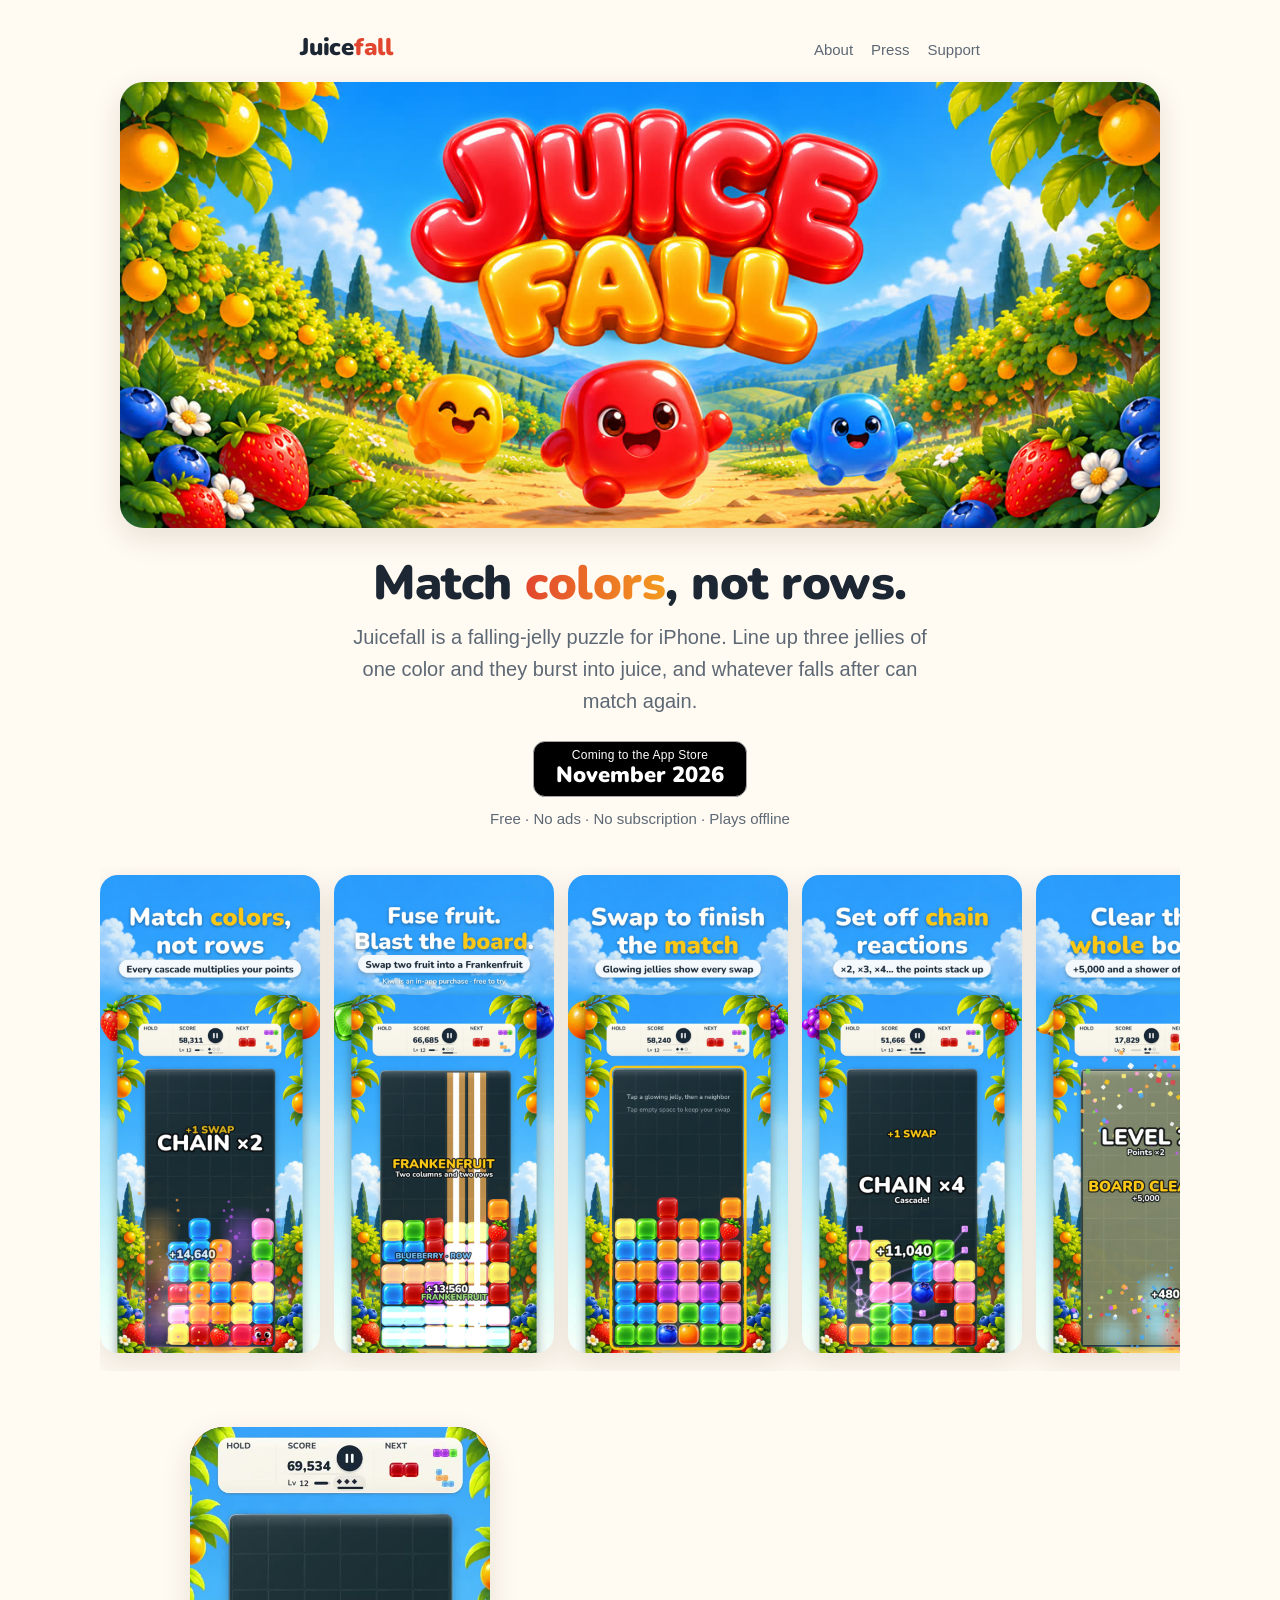
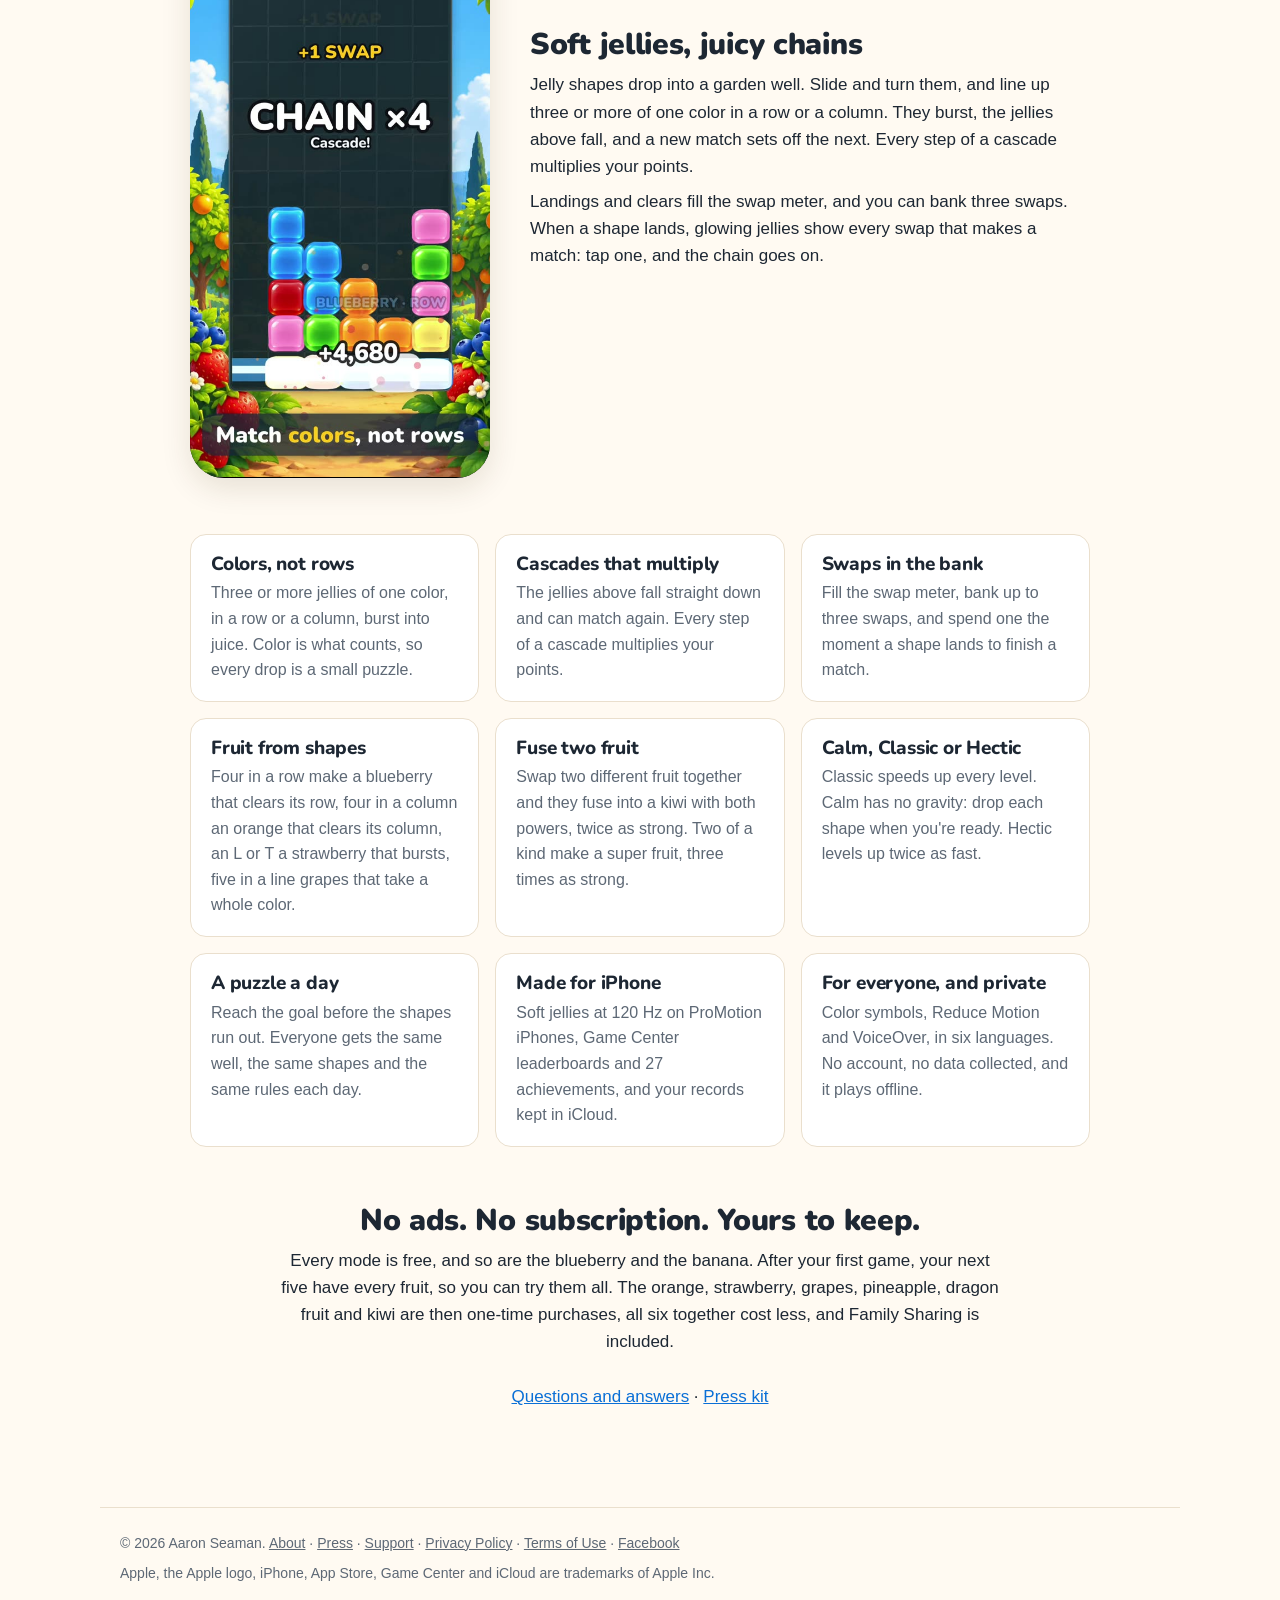
==== index.html @ 76c12485 "The Facebook Page, facebook.com/juicefall: in every footer, the fact sheets, llms.txt and the home p" ====
<!doctype html>
<html lang="en">
<head>
<meta charset="utf-8">
<meta name="viewport" content="width=device-width, initial-scale=1">
<title>Juicefall: Jelly Match Puzzle for iPhone</title>
<meta name="description" content="Juicefall is a falling-jelly puzzle for iPhone where you match colors, not rows: chain cascades, bank swaps and fuse fruit. Coming November 2026. Free, no ads, no subscription, plays offline.">
<link rel="canonical" href="https://juicefall.com/">
<meta name="apple-itunes-app" content="app-id=6823235878">
<meta property="og:type" content="website">
<meta property="og:site_name" content="Juicefall">
<meta property="og:title" content="Juicefall: Jelly Match Puzzle for iPhone">
<meta property="og:description" content="Match colors, not rows. Chain cascades, bank swaps and fuse fruit. Coming to iPhone in November 2026: free, no ads, no subscription.">
<meta property="og:url" content="https://juicefall.com/">
<meta property="og:image" content="https://juicefall.com/img/og.jpg">
<meta property="og:image:width" content="1200">
<meta property="og:image:height" content="630">
<meta property="og:image:alt" content="The Juicefall title over a fruit garden, with four smiling jellies">
<meta name="twitter:card" content="summary_large_image">
<link rel="icon" type="image/png" href="favicon.png">
<link rel="apple-touch-icon" href="apple-touch-icon.png">
<link rel="preload" href="fonts/nunito-black.woff" as="font" type="font/woff" crossorigin>
<link rel="stylesheet" href="style.css">
<script type="application/ld+json">
{
  "@context": "https://schema.org",
  "@type": ["MobileApplication", "VideoGame"],
  "name": "Juicefall",
  "alternateName": "Juicefall: Jelly Match Puzzle",
  "description": "Juicefall is a falling-jelly puzzle for iPhone where you match colors, not rows. Jelly shapes drop into a garden well; line up three or more jellies of one color in a row or column and they burst, and whatever falls after can match again. Every step of a cascade multiplies the points, banked swaps finish matches, and two fruit swapped together fuse into one with both powers. Three modes (Classic, Calm, Hectic) and a daily challenge. Coming to the App Store in November 2026. Free to play, with no ads, no subscription and no account; it plays offline.",
  "url": "https://juicefall.com/",
  "installUrl": "https://apps.apple.com/app/id6823235878",
  "sameAs": ["https://apps.apple.com/app/id6823235878", "https://www.facebook.com/juicefall"],
  "image": "https://juicefall.com/img/icon-512.png",
  "screenshot": [
    "https://juicefall.com/img/shots/01-cascade-chain.jpg",
    "https://juicefall.com/img/shots/02-frankenfruit-blast.jpg",
    "https://juicefall.com/img/shots/07-menu-modes.jpg"
  ],
  "operatingSystem": "iOS 26.0 or later",
  "applicationCategory": "GameApplication",
  "applicationSubCategory": "Puzzle",
  "genre": ["Puzzle", "Casual"],
  "gamePlatform": "iPhone",
  "playMode": "SinglePlayer",
  "contentRating": "4+",
  "softwareVersion": "1.0",
  "inLanguage": ["en", "de", "es", "fr", "ja", "pt-BR"],
  "offers": {
    "@type": "Offer",
    "price": "0",
    "priceCurrency": "USD",
    "description": "Free to download and play. Optional one-time in-app purchases for six fruit power-ups; no ads, no subscription."
  },
  "featureList": [
    "Match three or more jellies of one color in a row or column; full rows do nothing",
    "Cascades: what falls after a match can match again, and each step multiplies the points",
    "A swap meter that banks up to three swaps; glowing jellies show every swap that makes a match",
    "Fruit power-ups made by the shape of a match",
    "Fruit fusion: two different fruit make a kiwi with both powers, twice as strong; two of a kind make a super fruit, three times as strong",
    "Classic, Calm (no gravity) and Hectic modes",
    "A daily challenge, the same puzzle for everyone",
    "Game Center leaderboards and 27 achievements",
    "No ads, no subscription, no account, no data collected",
    "Plays offline",
    "Color symbols, Reduce Motion and VoiceOver support"
  ],
  "author": { "@type": "Person", "name": "Aaron Seaman" },
  "publisher": { "@type": "Person", "name": "Aaron Seaman" }
}
</script>
</head>
<body class="home">
<header>
  <nav aria-label="Site">
    <a class="brand" href="./" aria-current="page">Juice<span>fall</span></a>
    <a href="about.html">About</a>
    <a href="press.html">Press</a>
    <a href="support.html">Support</a>
  </nav>
</header>
<main>
  <div class="hero-art">
    <img src="img/header-1200.jpg" srcset="img/header-1200.jpg 1200w, img/header-2400.jpg 2400w" sizes="(max-width: 1120px) 100vw, 1080px" width="1200" height="514" alt="Juicefall: the title over a fruit garden, with three smiling jellies running down the path">
  </div>

  <section class="pitch">
    <h1>Match <em>colors</em>, not rows.</h1>
    <p class="lead">Juicefall is a falling-jelly puzzle for iPhone. Line up three jellies of one color and they burst into juice, and whatever falls after can match again.</p>
    <div class="get">
      <span class="soon" data-app-store="badge"><small>Coming to the App Store</small><strong>November 2026</strong></span>
      <p class="facts">Free · No ads · No subscription · Plays offline</p>
    </div>
  </section>

  <section class="shots" aria-label="Screenshots" tabindex="0">
    <figure><img src="img/shots/01-cascade-chain.jpg" width="660" height="1434" alt="Match colors, not rows: a chain of two on a full board, every cascade multiplies your points"><figcaption>Match colors, not rows</figcaption></figure>
    <figure><img src="img/shots/02-frankenfruit-blast.jpg" width="660" height="1434" loading="lazy" alt="Fuse fruit, blast the board: two fruit swapped together clear two columns and two rows"><figcaption>Fuse fruit, blast the board</figcaption></figure>
    <figure><img src="img/shots/03-swap-window.jpg" width="660" height="1434" loading="lazy" alt="Swap to finish the match: glowing jellies show every swap"><figcaption>Swap to finish the match</figcaption></figure>
    <figure><img src="img/shots/04-chain-x4.jpg" width="660" height="1434" loading="lazy" alt="Set off chain reactions: a chain of four, the points stack up"><figcaption>Set off chain reactions</figcaption></figure>
    <figure><img src="img/shots/05-board-clear.jpg" width="660" height="1434" loading="lazy" alt="Clear the whole board for 5,000 points and a shower of confetti"><figcaption>Clear the whole board</figcaption></figure>
    <figure><img src="img/shots/06-new-best.jpg" width="660" height="1434" loading="lazy" alt="Beat your best: a new best score and the top ten"><figcaption>Beat your best</figcaption></figure>
    <figure><img src="img/shots/07-menu-modes.jpg" width="660" height="1434" loading="lazy" alt="Calm, Classic or Hectic, plus a new puzzle every day"><figcaption>Calm, Classic or Hectic</figcaption></figure>
    <figure><img src="img/shots/08-store.jpg" width="660" height="1434" loading="lazy" alt="Buy once, keep forever: the fruit store, no ads and no subscription"><figcaption>Buy once, keep forever</figcaption></figure>
  </section>

  <section class="split">
    <div class="phone">
      <video src="video/preview.mp4" poster="video/preview-poster.jpg" width="540" height="1170" muted loop playsinline autoplay preload="metadata" aria-label="Eighteen seconds of play: a fruit clears a column, chains of two and five, and a board clear"></video>
    </div>
    <div>
      <h2>Soft jellies, juicy chains</h2>
      <p>Jelly shapes drop into a garden well. Slide and turn them, and line up three or more of one color in a row or a column. They burst, the jellies above fall, and a new match sets off the next. Every step of a cascade multiplies your points.</p>
      <p>Landings and clears fill the swap meter, and you can bank three swaps. When a shape lands, glowing jellies show every swap that makes a match: tap one, and the chain goes on.</p>
    </div>
  </section>

  <section class="features" aria-label="What's in the game">
    <div class="card"><h3>Colors, not rows</h3><p>Three or more jellies of one color, in a row or a column, burst into juice. Color is what counts, so every drop is a small puzzle.</p></div>
    <div class="card"><h3>Cascades that multiply</h3><p>The jellies above fall straight down and can match again. Every step of a cascade multiplies your points.</p></div>
    <div class="card"><h3>Swaps in the bank</h3><p>Fill the swap meter, bank up to three swaps, and spend one the moment a shape lands to finish a match.</p></div>
    <div class="card"><h3>Fruit from shapes</h3><p>Four in a row make a blueberry that clears its row, four in a column an orange that clears its column, an L or T a strawberry that bursts, five in a line grapes that take a whole color.</p></div>
    <div class="card"><h3>Fuse two fruit</h3><p>Swap two different fruit together and they fuse into a kiwi with both powers, twice as strong. Two of a kind make a super fruit, three times as strong.</p></div>
    <div class="card"><h3>Calm, Classic or Hectic</h3><p>Classic speeds up every level. Calm has no gravity: drop each shape when you're ready. Hectic levels up twice as fast.</p></div>
    <div class="card"><h3>A puzzle a day</h3><p>Reach the goal before the shapes run out. Everyone gets the same well, the same shapes and the same rules each day.</p></div>
    <div class="card"><h3>Made for iPhone</h3><p>Soft jellies at 120 Hz on ProMotion iPhones, Game Center leaderboards and 27 achievements, and your records kept in iCloud.</p></div>
    <div class="card"><h3>For everyone, and private</h3><p>Color symbols, Reduce Motion and VoiceOver, in six languages. No account, no data collected, and it plays offline.</p></div>
  </section>

  <section class="promise">
    <h2>No ads. No subscription. Yours to keep.</h2>
    <p>Every mode is free, and so are the blueberry and the banana. After your first game, your next five have every fruit, so you can try them all. The orange, strawberry, grapes, pineapple, dragon fruit and kiwi are then one-time purchases, all six together cost less, and Family Sharing is included.</p>
    <p class="more"><a href="about.html">Questions and answers</a> · <a href="press.html">Press kit</a></p>
  </section>
</main>
<footer>
  <p>&copy; 2026 Aaron Seaman. <a href="about.html">About</a> · <a href="press.html">Press</a> · <a href="support.html">Support</a> · <a href="privacy.html">Privacy Policy</a> · <a href="terms.html">Terms of Use</a> · <a href="https://www.facebook.com/juicefall">Facebook</a></p>
  <p>Apple, the Apple logo, iPhone, App Store, Game Center and iCloud are trademarks of Apple Inc.</p>
</footer>
<script src="app-store.js"></script>
<script>
  // Respect Reduce Motion: the preview waits for a tap instead of playing by itself.
  if (matchMedia("(prefers-reduced-motion: reduce)").matches) {
    for (const v of document.querySelectorAll("video[autoplay]")) { v.removeAttribute("autoplay"); v.pause(); v.controls = true; }
  }
</script>
</body>
</html>
---- style.css ----
@font-face {
  font-family: "Nunito";
  font-weight: 800;
  font-display: swap;
  src: url("fonts/nunito-extrabold.woff") format("woff");
}
@font-face {
  font-family: "Nunito";
  font-weight: 900;
  font-display: swap;
  src: url("fonts/nunito-black.woff") format("woff");
}
:root {
  --bg: #fffaf2;
  --card: #ffffff;
  --ink: #1d2733;
  --muted: #5d6875;
  --line: #eadfcd;
  --accent: #e2462f;
  --accent-2: #f39a1f;
  --link: #0a6fd6;
  --button-ink: #ffffff;
  --sky: #d9ecff;
  --shadow: 0 10px 30px rgba(60, 40, 10, 0.12);
  --display: "Nunito", -apple-system, BlinkMacSystemFont, "SF Pro Rounded", "Helvetica Neue", Arial, sans-serif;
}
@media (prefers-color-scheme: dark) {
  :root {
    --bg: #14181d;
    --card: #1c2229;
    --ink: #eef1f4;
    --muted: #a3adb8;
    --line: #2c343d;
    --accent: #ff6a52;
    --accent-2: #ffb347;
    --link: #6cb6ff;
    --button-ink: #0d1b2a;
    --sky: #1a2633;
    --shadow: 0 10px 30px rgba(0, 0, 0, 0.4);
  }
}
* { box-sizing: border-box; }
html { -webkit-text-size-adjust: 100%; }
body {
  margin: 0;
  background: var(--bg);
  color: var(--ink);
  font: 17px/1.6 -apple-system, BlinkMacSystemFont, "SF Pro Text", "Helvetica Neue", Arial, sans-serif;
}
img, video { max-width: 100%; height: auto; display: block; }
header, main, footer { max-width: 720px; margin: 0 auto; padding: 0 20px; }
header { padding-top: 28px; }
nav { display: flex; flex-wrap: wrap; align-items: baseline; gap: 6px 18px; font-size: 15px; }
nav a { color: var(--muted); text-decoration: none; }
nav a:hover, nav a[aria-current="page"] { color: var(--ink); }
.brand {
  font-family: var(--display);
  font-weight: 900;
  font-size: 24px;
  letter-spacing: -0.01em;
  color: var(--ink);
  text-decoration: none;
  margin-right: auto;
}
.brand span { color: var(--accent); }
main { padding-top: 24px; padding-bottom: 40px; }
h1, h2, h3 { font-family: var(--display); font-weight: 900; letter-spacing: -0.01em; text-wrap: balance; }
h1 { font-size: 34px; line-height: 1.15; margin: 8px 0 6px; }
h2 { font-size: 24px; line-height: 1.2; margin: 34px 0 8px; }
h3 { font-size: 19px; line-height: 1.25; margin: 0 0 4px; font-weight: 800; }
p, li { margin: 8px 0; }
ul { padding-left: 22px; }
a { color: var(--link); }
.date { color: var(--muted); font-size: 15px; margin-top: 0; }
.lead { font-size: 20px; color: var(--muted); }
.card {
  background: var(--card);
  border: 1px solid var(--line);
  border-radius: 16px;
  padding: 18px 20px;
  margin: 20px 0;
}
.button {
  display: inline-block;
  padding: 12px 20px;
  border-radius: 999px;
  background: var(--link);
  color: var(--button-ink);
  font-weight: 700;
  text-decoration: none;
}

/* The home page */
.home main { max-width: 1080px; padding-top: 16px; }
.hero-art {
  border-radius: 24px;
  overflow: hidden;
  box-shadow: var(--shadow);
  aspect-ratio: 3840 / 1646;
  background: var(--sky);
}
.hero-art img { width: 100%; height: 100%; object-fit: cover; }
.pitch { max-width: 720px; margin: 28px auto 0; text-align: center; }
.pitch h1 { font-size: 48px; margin-bottom: 10px; }
.pitch h1 em {
  font-style: normal;
  background: linear-gradient(90deg, var(--accent), var(--accent-2));
  -webkit-background-clip: text;
  background-clip: text;
  color: transparent;
}
.pitch .lead { margin: 0 auto; max-width: 600px; }
.get { display: flex; flex-direction: column; align-items: center; gap: 10px; margin: 24px 0 8px; }
.badge { display: inline-block; line-height: 0; }
.badge img { height: 54px; width: auto; }
.badge .on-dark { display: none; }
@media (prefers-color-scheme: dark) {
  .badge .on-light { display: none; }
  .badge .on-dark { display: block; }
}
.soon {
  display: inline-flex;
  flex-direction: column;
  align-items: center;
  padding: 7px 22px 8px;
  border-radius: 12px;
  border: 1px solid #a6a6a6;
  background: #000;
  color: #fff;
  line-height: 1.15;
  text-decoration: none;
}
.soon small { font-size: 12px; letter-spacing: 0.02em; }
.soon strong { font-family: var(--display); font-weight: 900; font-size: 22px; }
@media (prefers-color-scheme: dark) {
  .soon { background: #fff; color: #000; }
}
.facts { color: var(--muted); font-size: 15px; margin: 0; }

.shots {
  display: flex;
  gap: 14px;
  overflow-x: auto;
  scroll-snap-type: x mandatory;
  padding: 8px 20px 18px;
  margin: 36px -20px 0;
  scrollbar-width: thin;
}
.shots figure { margin: 0; flex: 0 0 220px; scroll-snap-align: start; }
.shots img { width: 220px; height: auto; aspect-ratio: 1320 / 2868; border-radius: 18px; box-shadow: var(--shadow); background: var(--sky); }
.shots figcaption { position: absolute; width: 1px; height: 1px; overflow: hidden; clip: rect(0 0 0 0); }

.split { display: grid; grid-template-columns: 300px 1fr; gap: 40px; align-items: center; max-width: 900px; margin: 56px auto 0; }
.phone {
  border-radius: 34px;
  overflow: hidden;
  box-shadow: var(--shadow);
  aspect-ratio: 886 / 1920;
  background: #000;
}
.phone video { width: 100%; height: 100%; object-fit: cover; }
.split h2 { margin-top: 0; font-size: 30px; }

.features { display: grid; grid-template-columns: repeat(3, 1fr); gap: 16px; max-width: 900px; margin: 56px auto 0; }
.features .card { margin: 0; }
.features p { margin: 0; color: var(--muted); font-size: 16px; }

.promise { max-width: 720px; margin: 56px auto 0; text-align: center; }
.promise h2 { font-size: 30px; margin-top: 0; }
.more { text-align: center; margin: 28px 0 0; }

/* Questions and answers, the press kit */
.qa h2 { font-size: 21px; margin-top: 30px; }
.qa h2 + p { margin-top: 4px; }
dl.sheet { display: grid; grid-template-columns: 11em 1fr; gap: 6px 16px; margin: 0; }
dl.sheet dt { color: var(--muted); }
dl.sheet dd { margin: 0; }
.downloads { display: grid; grid-template-columns: repeat(auto-fill, minmax(104px, 1fr)); gap: 12px; }
.downloads a { color: var(--ink); text-decoration: none; font-size: 14px; }
.downloads img { width: 100%; aspect-ratio: 3 / 4; object-fit: cover; object-position: top; border-radius: 12px; margin-bottom: 6px; background: var(--sky); }
blockquote { margin: 12px 0; padding: 4px 0 4px 16px; border-left: 3px solid var(--accent-2); }

footer {
  border-top: 1px solid var(--line);
  padding-top: 16px;
  padding-bottom: 32px;
  color: var(--muted);
  font-size: 14px;
}
.home footer { max-width: 1080px; margin-top: 56px; }
footer a { color: var(--muted); }

@media (max-width: 760px) {
  .split { grid-template-columns: 1fr; gap: 24px; margin-top: 40px; }
  .phone { width: 240px; margin: 0 auto; }
  .split h2 { font-size: 26px; }
  .features { grid-template-columns: 1fr; margin-top: 40px; }
}
@media (max-width: 480px) {
  .pitch h1 { font-size: 36px; }
  h1 { font-size: 28px; }
  .hero-art { border-radius: 16px; margin: 0 -8px; }
  .shots figure { flex-basis: 180px; }
  .shots img { width: 180px; }
  dl.sheet { grid-template-columns: 1fr; gap: 0; }
  dl.sheet dd { margin-bottom: 8px; }
}
@media (prefers-reduced-motion: reduce) {
  .shots { scroll-behavior: auto; }
}
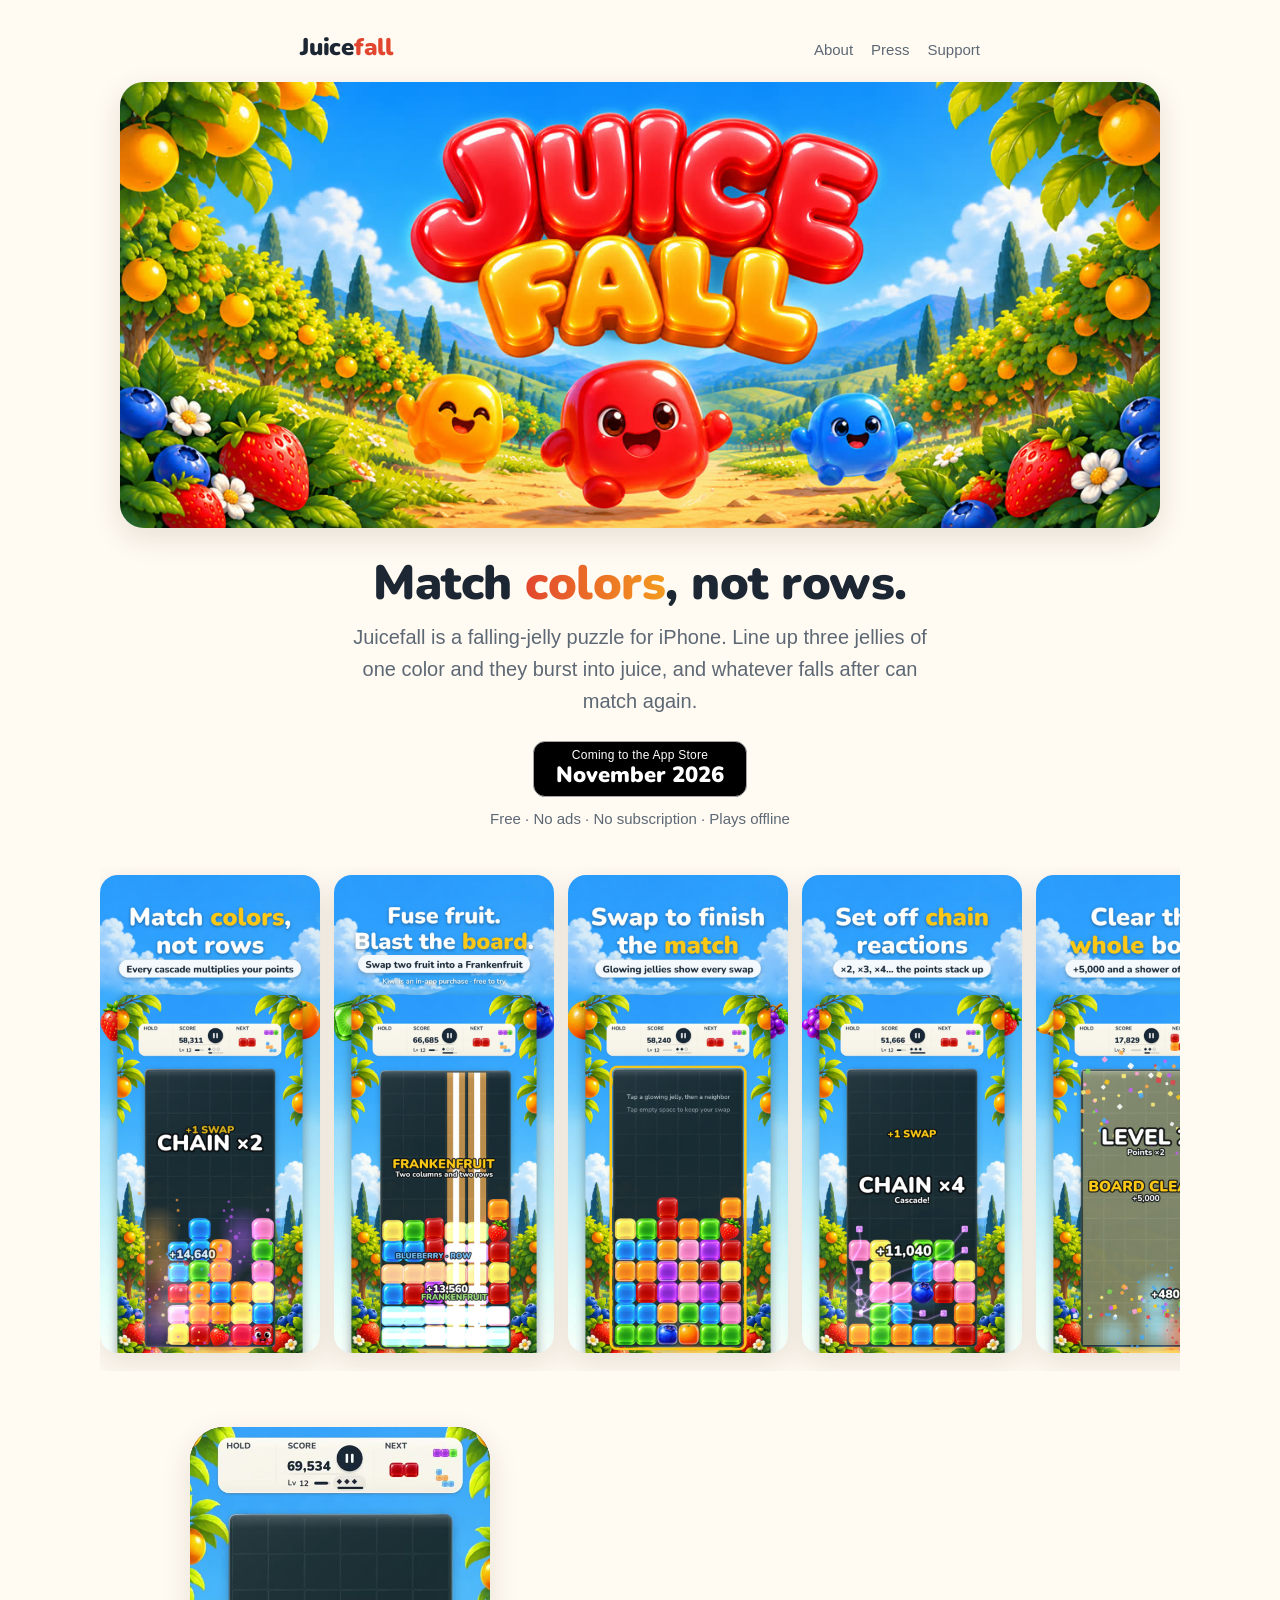
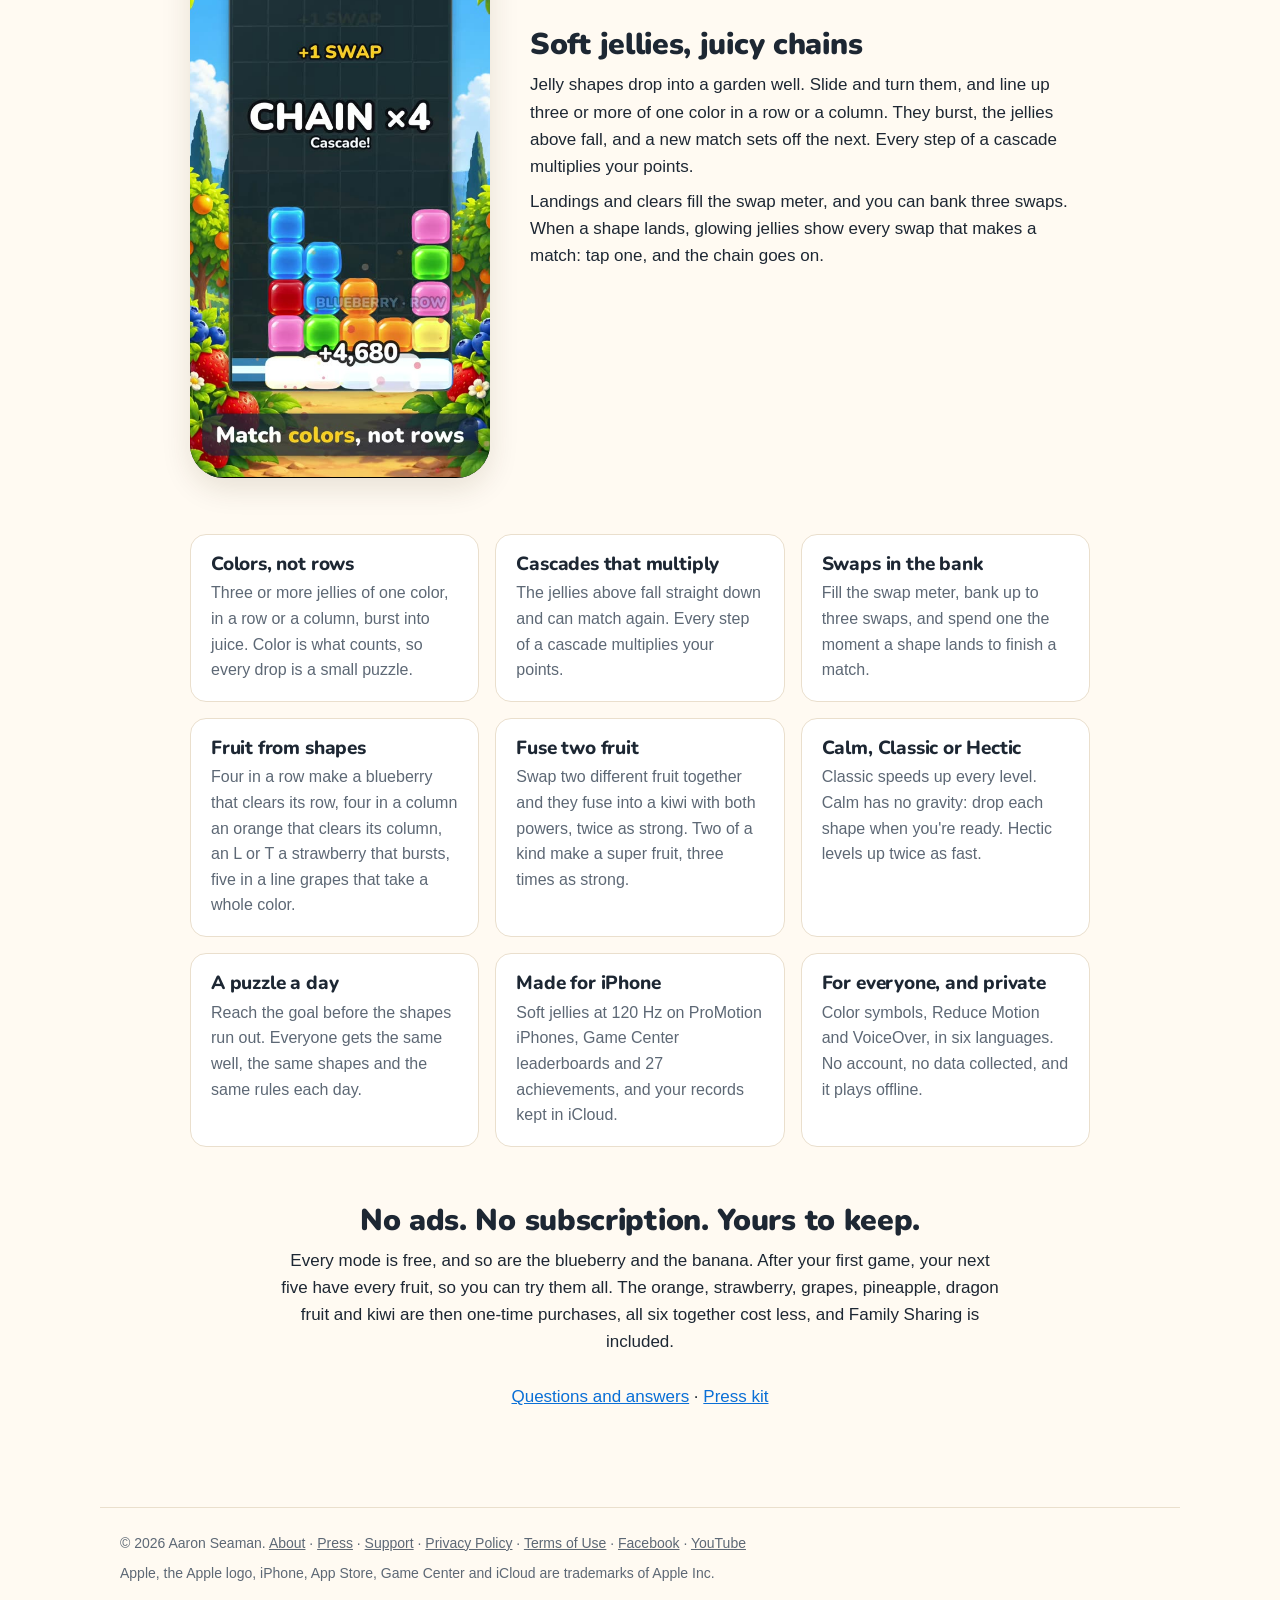
==== commit 226327e2: "The YouTube channel, youtube.com/@juicefall: in every footer, the fact sheets, llms.txt and the home" ====
--- a/index.html
+++ b/index.html
@@ -30,7 +30,7 @@
   "description": "Juicefall is a falling-jelly puzzle for iPhone where you match colors, not rows. Jelly shapes drop into a garden well; line up three or more jellies of one color in a row or column and they burst, and whatever falls after can match again. Every step of a cascade multiplies the points, banked swaps finish matches, and two fruit swapped together fuse into one with both powers. Three modes (Classic, Calm, Hectic) and a daily challenge. Coming to the App Store in November 2026. Free to play, with no ads, no subscription and no account; it plays offline.",
   "url": "https://juicefall.com/",
   "installUrl": "https://apps.apple.com/app/id6823235878",
-  "sameAs": ["https://apps.apple.com/app/id6823235878", "https://www.facebook.com/juicefall"],
+  "sameAs": ["https://apps.apple.com/app/id6823235878", "https://www.facebook.com/juicefall", "https://www.youtube.com/@juicefall"],
   "image": "https://juicefall.com/img/icon-512.png",
   "screenshot": [
     "https://juicefall.com/img/shots/01-cascade-chain.jpg",
@@ -134,7 +134,7 @@
   </section>
 </main>
 <footer>
-  <p>&copy; 2026 Aaron Seaman. <a href="about.html">About</a> · <a href="press.html">Press</a> · <a href="support.html">Support</a> · <a href="privacy.html">Privacy Policy</a> · <a href="terms.html">Terms of Use</a> · <a href="https://www.facebook.com/juicefall">Facebook</a></p>
+  <p>&copy; 2026 Aaron Seaman. <a href="about.html">About</a> · <a href="press.html">Press</a> · <a href="support.html">Support</a> · <a href="privacy.html">Privacy Policy</a> · <a href="terms.html">Terms of Use</a> · <a href="https://www.facebook.com/juicefall">Facebook</a> · <a href="https://www.youtube.com/@juicefall">YouTube</a></p>
   <p>Apple, the Apple logo, iPhone, App Store, Game Center and iCloud are trademarks of Apple Inc.</p>
 </footer>
 <script src="app-store.js"></script>
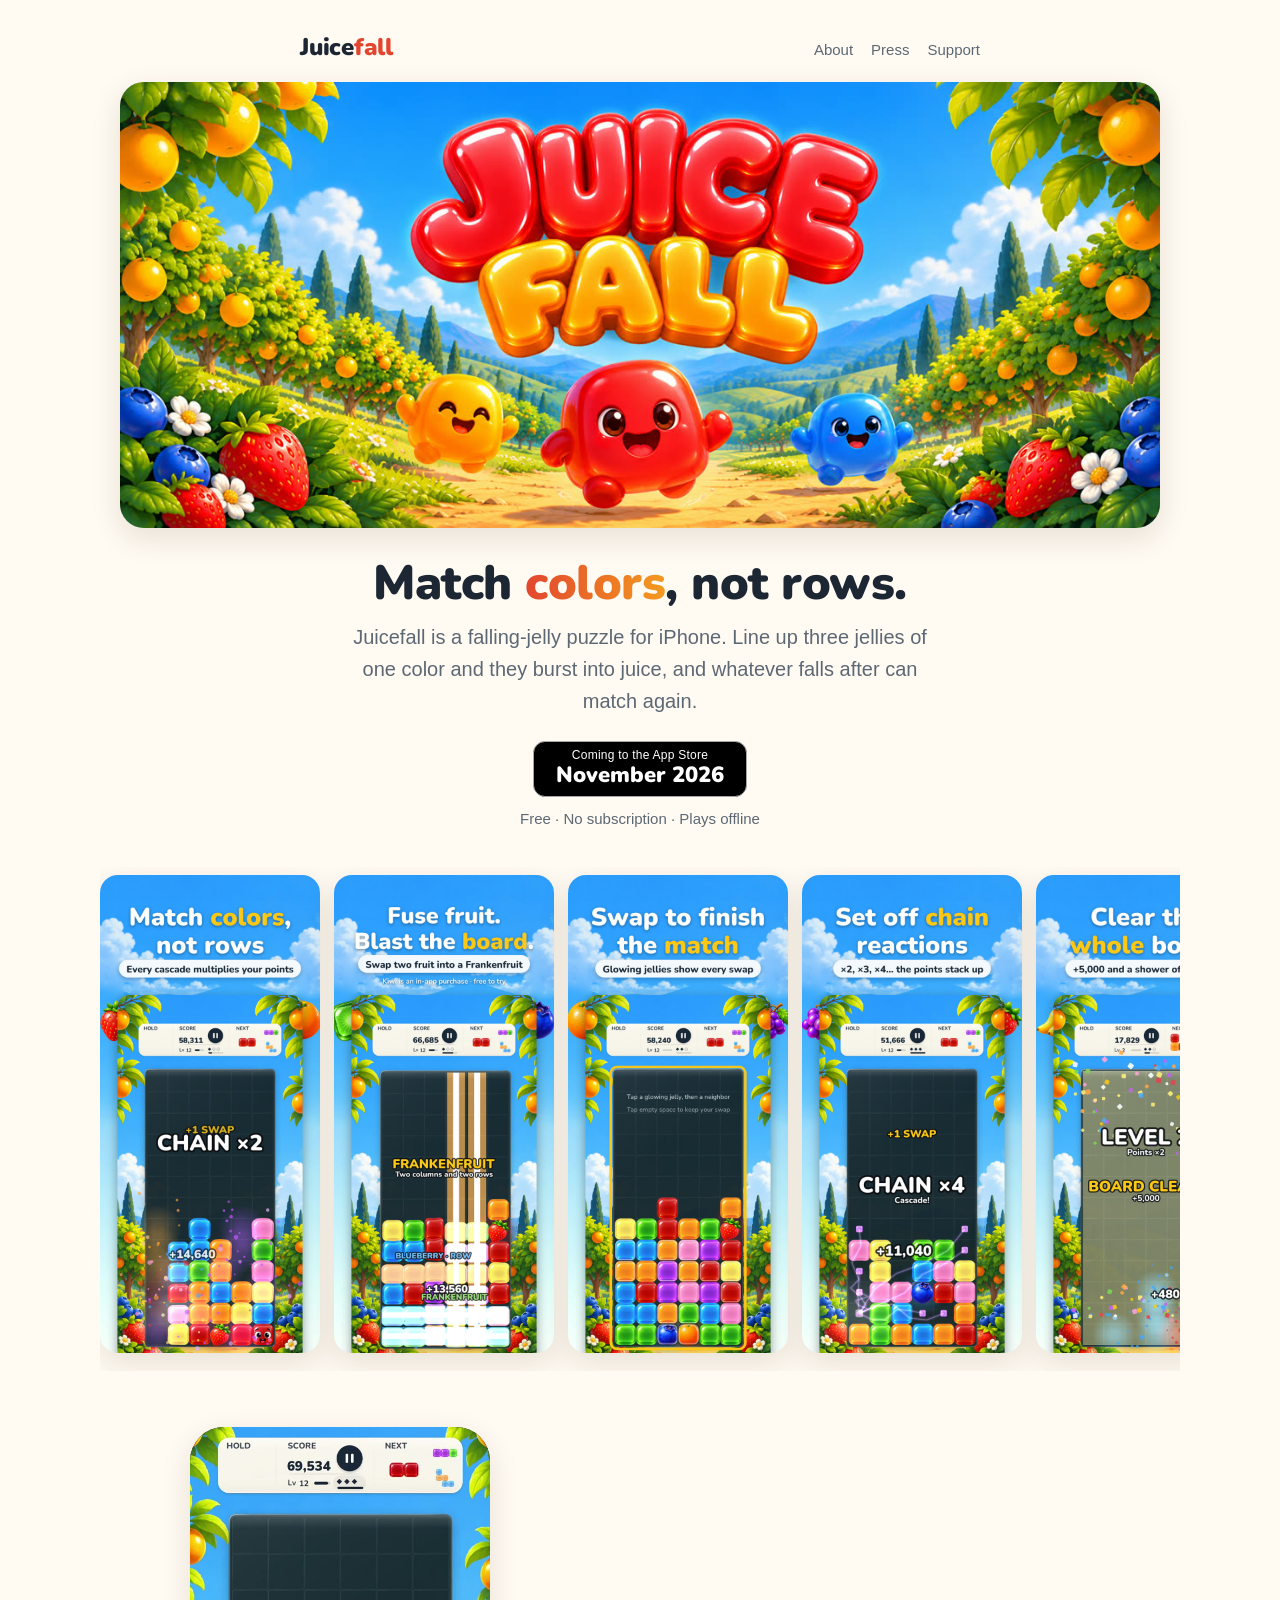
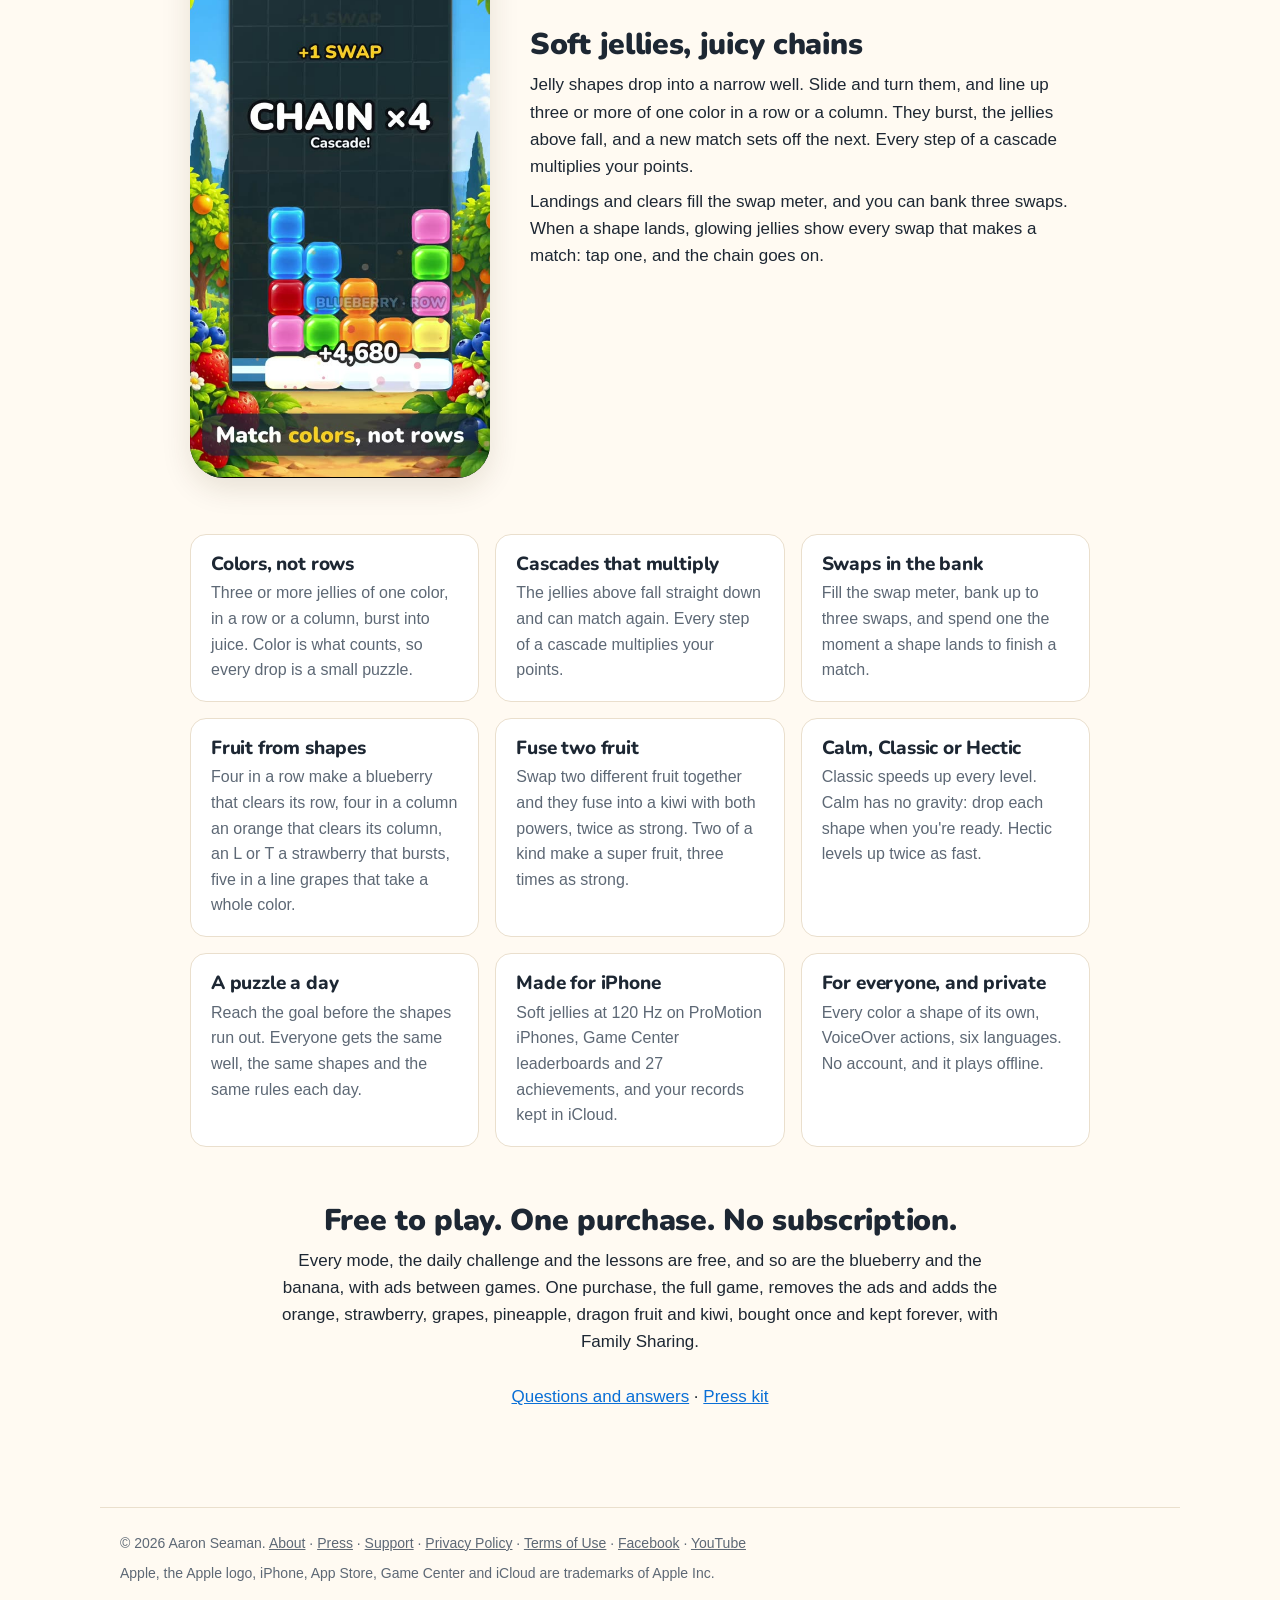
==== commit f556b801: "The full game and ads: one US$2.99 purchase that removes the ads and adds six fruit; no "no ads" any" ====
--- a/index.html
+++ b/index.html
@@ -4,13 +4,13 @@
 <meta charset="utf-8">
 <meta name="viewport" content="width=device-width, initial-scale=1">
 <title>Juicefall: Jelly Match Puzzle for iPhone</title>
-<meta name="description" content="Juicefall is a falling-jelly puzzle for iPhone where you match colors, not rows: chain cascades, bank swaps and fuse fruit. Coming November 2026. Free, no ads, no subscription, plays offline.">
+<meta name="description" content="Juicefall is a falling-jelly puzzle for iPhone where you match colors, not rows: chain cascades, bank swaps and fuse fruit. Coming November 2026. Free, no subscription, plays offline.">
 <link rel="canonical" href="https://juicefall.com/">
 <meta name="apple-itunes-app" content="app-id=6823235878">
 <meta property="og:type" content="website">
 <meta property="og:site_name" content="Juicefall">
 <meta property="og:title" content="Juicefall: Jelly Match Puzzle for iPhone">
-<meta property="og:description" content="Match colors, not rows. Chain cascades, bank swaps and fuse fruit. Coming to iPhone in November 2026: free, no ads, no subscription.">
+<meta property="og:description" content="Match colors, not rows. Chain cascades, bank swaps and fuse fruit. Coming to iPhone in November 2026: free, no subscription.">
 <meta property="og:url" content="https://juicefall.com/">
 <meta property="og:image" content="https://juicefall.com/img/og.jpg">
 <meta property="og:image:width" content="1200">
@@ -27,7 +27,7 @@
   "@type": ["MobileApplication", "VideoGame"],
   "name": "Juicefall",
   "alternateName": "Juicefall: Jelly Match Puzzle",
-  "description": "Juicefall is a falling-jelly puzzle for iPhone where you match colors, not rows. Jelly shapes drop into a garden well; line up three or more jellies of one color in a row or column and they burst, and whatever falls after can match again. Every step of a cascade multiplies the points, banked swaps finish matches, and two fruit swapped together fuse into one with both powers. Three modes (Classic, Calm, Hectic) and a daily challenge. Coming to the App Store in November 2026. Free to play, with no ads, no subscription and no account; it plays offline.",
+  "description": "Juicefall is a falling-jelly puzzle for iPhone where you match colors, not rows. Jelly shapes drop into a narrow well; line up three or more jellies of one color in a row or column and they burst, and whatever falls after can match again. Every step of a cascade multiplies the points, banked swaps finish matches, and two fruit swapped together fuse into one with both powers. Three modes (Classic, Calm, Hectic) and a daily challenge. Coming to the App Store in November 2026. Free to play, with no ads, no subscription and no account; it plays offline.",
   "url": "https://juicefall.com/",
   "installUrl": "https://apps.apple.com/app/id6823235878",
   "sameAs": ["https://apps.apple.com/app/id6823235878", "https://www.facebook.com/juicefall", "https://www.youtube.com/@juicefall"],
@@ -50,7 +50,7 @@
     "@type": "Offer",
     "price": "0",
     "priceCurrency": "USD",
-    "description": "Free to download and play. Optional one-time in-app purchases for six fruit power-ups; no ads, no subscription."
+    "description": "Free to download and play, with ads. One in-app purchase, the full game, removes the ads and adds six fruit; no subscription."
   },
   "featureList": [
     "Match three or more jellies of one color in a row or column; full rows do nothing",
@@ -61,9 +61,9 @@
     "Classic, Calm (no gravity) and Hectic modes",
     "A daily challenge, the same puzzle for everyone",
     "Game Center leaderboards and 27 achievements",
-    "No ads, no subscription, no account, no data collected",
+    "One purchase for the full game, no subscription, no account",
     "Plays offline",
-    "Color symbols, Reduce Motion and VoiceOver support"
+    "Every color a shape of its own, VoiceOver actions"
   ],
   "author": { "@type": "Person", "name": "Aaron Seaman" },
   "publisher": { "@type": "Person", "name": "Aaron Seaman" }
@@ -89,7 +89,7 @@
     <p class="lead">Juicefall is a falling-jelly puzzle for iPhone. Line up three jellies of one color and they burst into juice, and whatever falls after can match again.</p>
     <div class="get">
       <span class="soon" data-app-store="badge"><small>Coming to the App Store</small><strong>November 2026</strong></span>
-      <p class="facts">Free · No ads · No subscription · Plays offline</p>
+      <p class="facts">Free · No subscription · Plays offline</p>
     </div>
   </section>
 
@@ -101,7 +101,7 @@
     <figure><img src="img/shots/05-board-clear.jpg" width="660" height="1434" loading="lazy" alt="Clear the whole board for 5,000 points and a shower of confetti"><figcaption>Clear the whole board</figcaption></figure>
     <figure><img src="img/shots/06-new-best.jpg" width="660" height="1434" loading="lazy" alt="Beat your best: a new best score and the top ten"><figcaption>Beat your best</figcaption></figure>
     <figure><img src="img/shots/07-menu-modes.jpg" width="660" height="1434" loading="lazy" alt="Calm, Classic or Hectic, plus a new puzzle every day"><figcaption>Calm, Classic or Hectic</figcaption></figure>
-    <figure><img src="img/shots/08-store.jpg" width="660" height="1434" loading="lazy" alt="Buy once, keep forever: the fruit store, no ads and no subscription"><figcaption>Buy once, keep forever</figcaption></figure>
+    <figure><img src="img/shots/08-store.jpg" width="660" height="1434" loading="lazy" alt="The store: one purchase, the full game"><figcaption>One purchase: the full game</figcaption></figure>
   </section>
 
   <section class="split">
@@ -110,7 +110,7 @@
     </div>
     <div>
       <h2>Soft jellies, juicy chains</h2>
-      <p>Jelly shapes drop into a garden well. Slide and turn them, and line up three or more of one color in a row or a column. They burst, the jellies above fall, and a new match sets off the next. Every step of a cascade multiplies your points.</p>
+      <p>Jelly shapes drop into a narrow well. Slide and turn them, and line up three or more of one color in a row or a column. They burst, the jellies above fall, and a new match sets off the next. Every step of a cascade multiplies your points.</p>
       <p>Landings and clears fill the swap meter, and you can bank three swaps. When a shape lands, glowing jellies show every swap that makes a match: tap one, and the chain goes on.</p>
     </div>
   </section>
@@ -124,12 +124,12 @@
     <div class="card"><h3>Calm, Classic or Hectic</h3><p>Classic speeds up every level. Calm has no gravity: drop each shape when you're ready. Hectic levels up twice as fast.</p></div>
     <div class="card"><h3>A puzzle a day</h3><p>Reach the goal before the shapes run out. Everyone gets the same well, the same shapes and the same rules each day.</p></div>
     <div class="card"><h3>Made for iPhone</h3><p>Soft jellies at 120 Hz on ProMotion iPhones, Game Center leaderboards and 27 achievements, and your records kept in iCloud.</p></div>
-    <div class="card"><h3>For everyone, and private</h3><p>Color symbols, Reduce Motion and VoiceOver, in six languages. No account, no data collected, and it plays offline.</p></div>
+    <div class="card"><h3>For everyone, and private</h3><p>Every color a shape of its own, VoiceOver actions, six languages. No account, and it plays offline.</p></div>
   </section>
 
   <section class="promise">
-    <h2>No ads. No subscription. Yours to keep.</h2>
-    <p>Every mode is free, and so are the blueberry and the banana. After your first game, your next five have every fruit, so you can try them all. The orange, strawberry, grapes, pineapple, dragon fruit and kiwi are then one-time purchases, all six together cost less, and Family Sharing is included.</p>
+    <h2>Free to play. One purchase. No subscription.</h2>
+    <p>Every mode, the daily challenge and the lessons are free, and so are the blueberry and the banana, with ads between games. One purchase, the full game, removes the ads and adds the orange, strawberry, grapes, pineapple, dragon fruit and kiwi, bought once and kept forever, with Family Sharing.</p>
     <p class="more"><a href="about.html">Questions and answers</a> · <a href="press.html">Press kit</a></p>
   </section>
 </main>
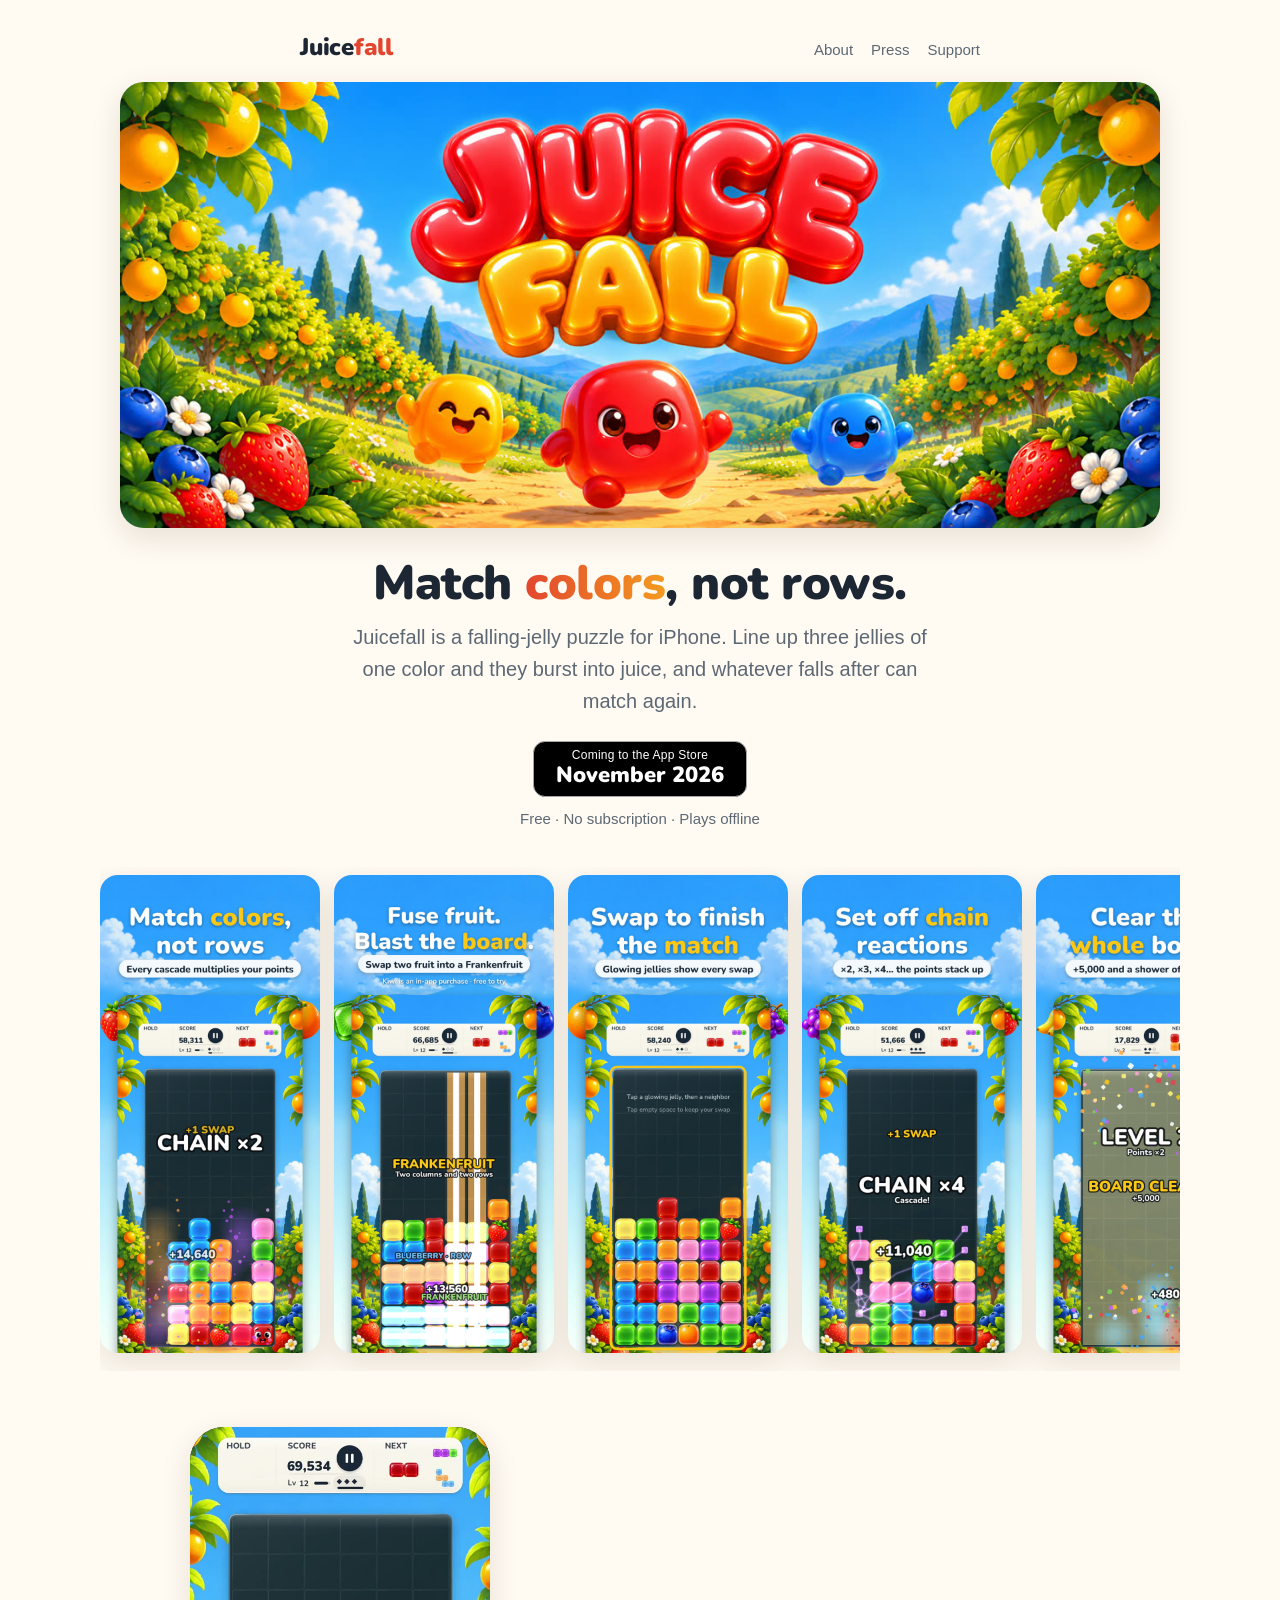
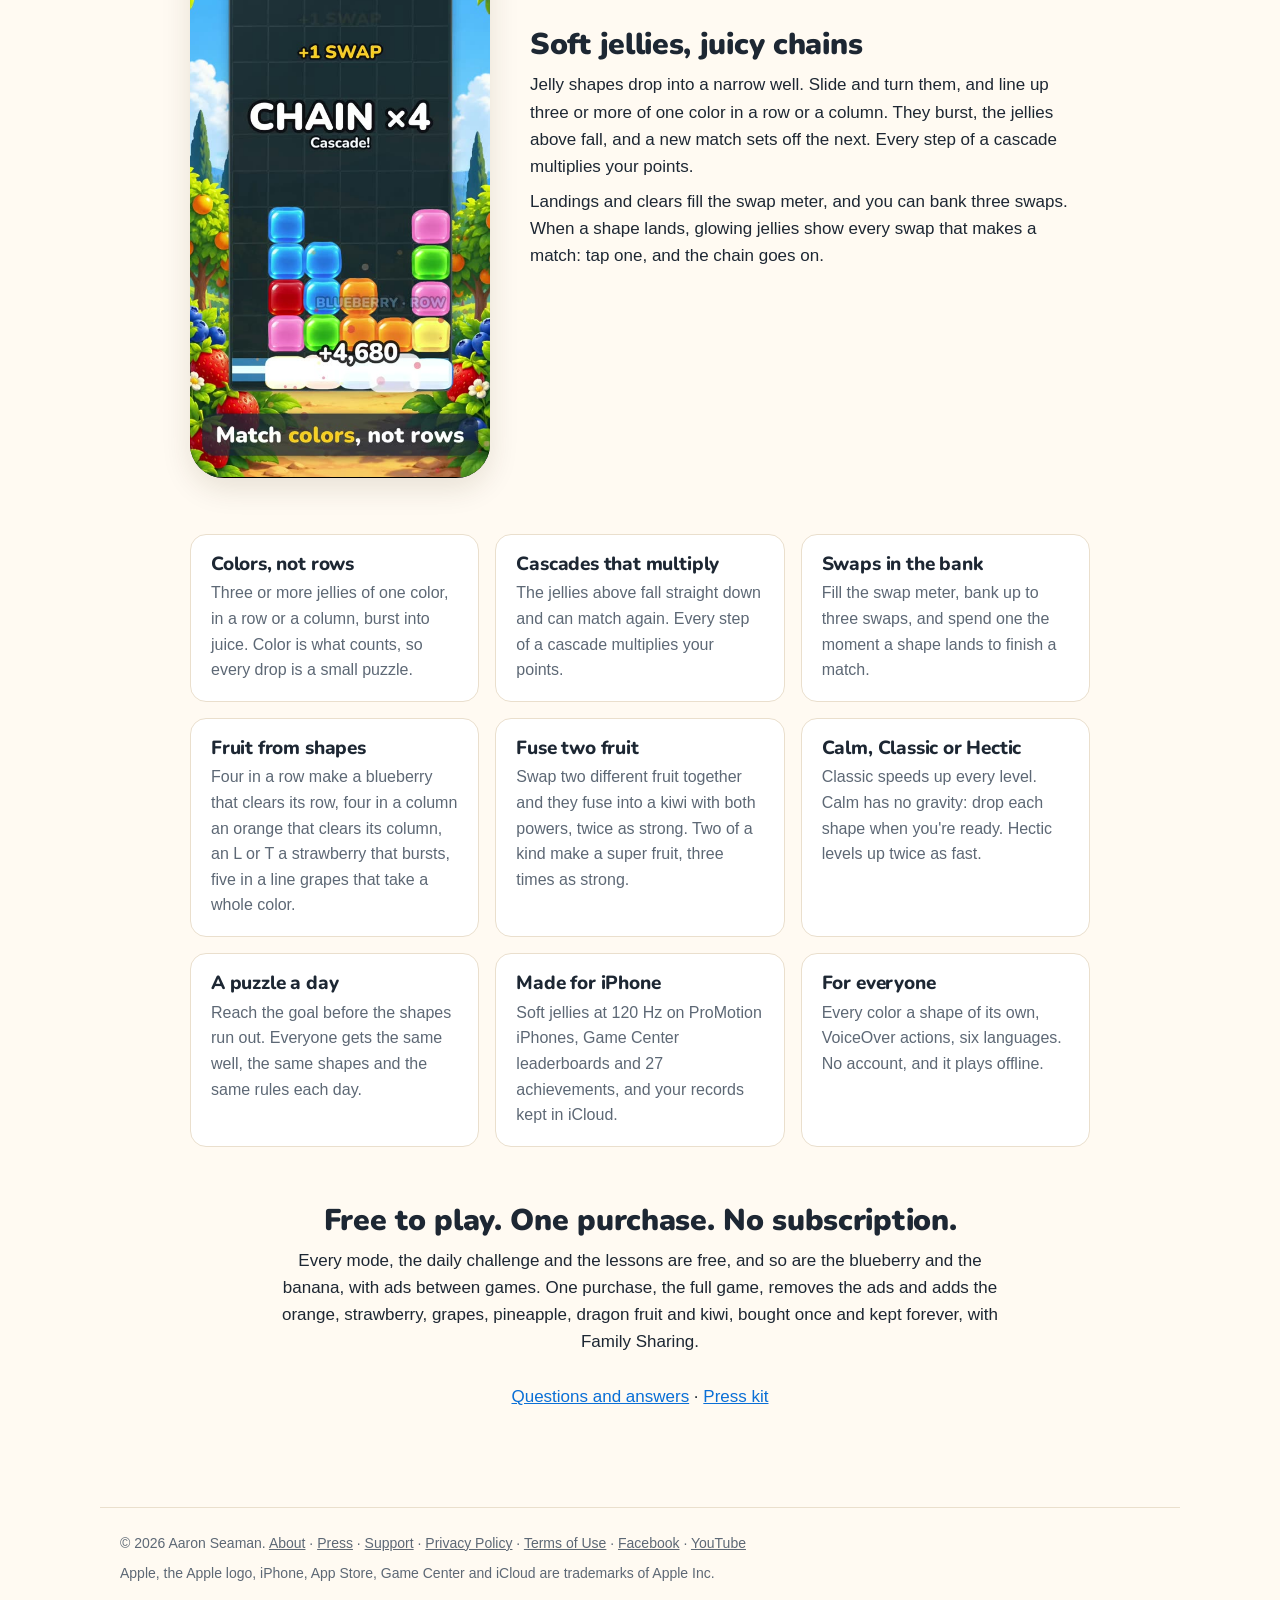
==== commit bd1380fd: "Build 16's copy: the 28 October privacy text with Report an ad, no "no tracking" or "collects nothin" ====
--- a/index.html
+++ b/index.html
@@ -27,7 +27,7 @@
   "@type": ["MobileApplication", "VideoGame"],
   "name": "Juicefall",
   "alternateName": "Juicefall: Jelly Match Puzzle",
-  "description": "Juicefall is a falling-jelly puzzle for iPhone where you match colors, not rows. Jelly shapes drop into a narrow well; line up three or more jellies of one color in a row or column and they burst, and whatever falls after can match again. Every step of a cascade multiplies the points, banked swaps finish matches, and two fruit swapped together fuse into one with both powers. Three modes (Classic, Calm, Hectic) and a daily challenge. Coming to the App Store in November 2026. Free to play, with no ads, no subscription and no account; it plays offline.",
+  "description": "Juicefall is a falling-jelly puzzle for iPhone where you match colors, not rows. Jelly shapes drop into a narrow well; line up three or more jellies of one color in a row or column and they burst, and whatever falls after can match again. Every step of a cascade multiplies the points, banked swaps finish matches, and two fruit swapped together fuse into one with both powers. Three modes (Classic, Calm, Hectic) and a daily challenge. Coming to the App Store in November 2026. Free to play, with ads between games and one purchase, the full game, that removes them; no subscription and no account; it plays offline.",
   "url": "https://juicefall.com/",
   "installUrl": "https://apps.apple.com/app/id6823235878",
   "sameAs": ["https://apps.apple.com/app/id6823235878", "https://www.facebook.com/juicefall", "https://www.youtube.com/@juicefall"],
@@ -101,7 +101,6 @@
     <figure><img src="img/shots/05-board-clear.jpg" width="660" height="1434" loading="lazy" alt="Clear the whole board for 5,000 points and a shower of confetti"><figcaption>Clear the whole board</figcaption></figure>
     <figure><img src="img/shots/06-new-best.jpg" width="660" height="1434" loading="lazy" alt="Beat your best: a new best score and the top ten"><figcaption>Beat your best</figcaption></figure>
     <figure><img src="img/shots/07-menu-modes.jpg" width="660" height="1434" loading="lazy" alt="Calm, Classic or Hectic, plus a new puzzle every day"><figcaption>Calm, Classic or Hectic</figcaption></figure>
-    <figure><img src="img/shots/08-store.jpg" width="660" height="1434" loading="lazy" alt="The store: one purchase, the full game"><figcaption>One purchase: the full game</figcaption></figure>
   </section>
 
   <section class="split">
@@ -124,7 +123,7 @@
     <div class="card"><h3>Calm, Classic or Hectic</h3><p>Classic speeds up every level. Calm has no gravity: drop each shape when you're ready. Hectic levels up twice as fast.</p></div>
     <div class="card"><h3>A puzzle a day</h3><p>Reach the goal before the shapes run out. Everyone gets the same well, the same shapes and the same rules each day.</p></div>
     <div class="card"><h3>Made for iPhone</h3><p>Soft jellies at 120 Hz on ProMotion iPhones, Game Center leaderboards and 27 achievements, and your records kept in iCloud.</p></div>
-    <div class="card"><h3>For everyone, and private</h3><p>Every color a shape of its own, VoiceOver actions, six languages. No account, and it plays offline.</p></div>
+    <div class="card"><h3>For everyone</h3><p>Every color a shape of its own, VoiceOver actions, six languages. No account, and it plays offline.</p></div>
   </section>
 
   <section class="promise">
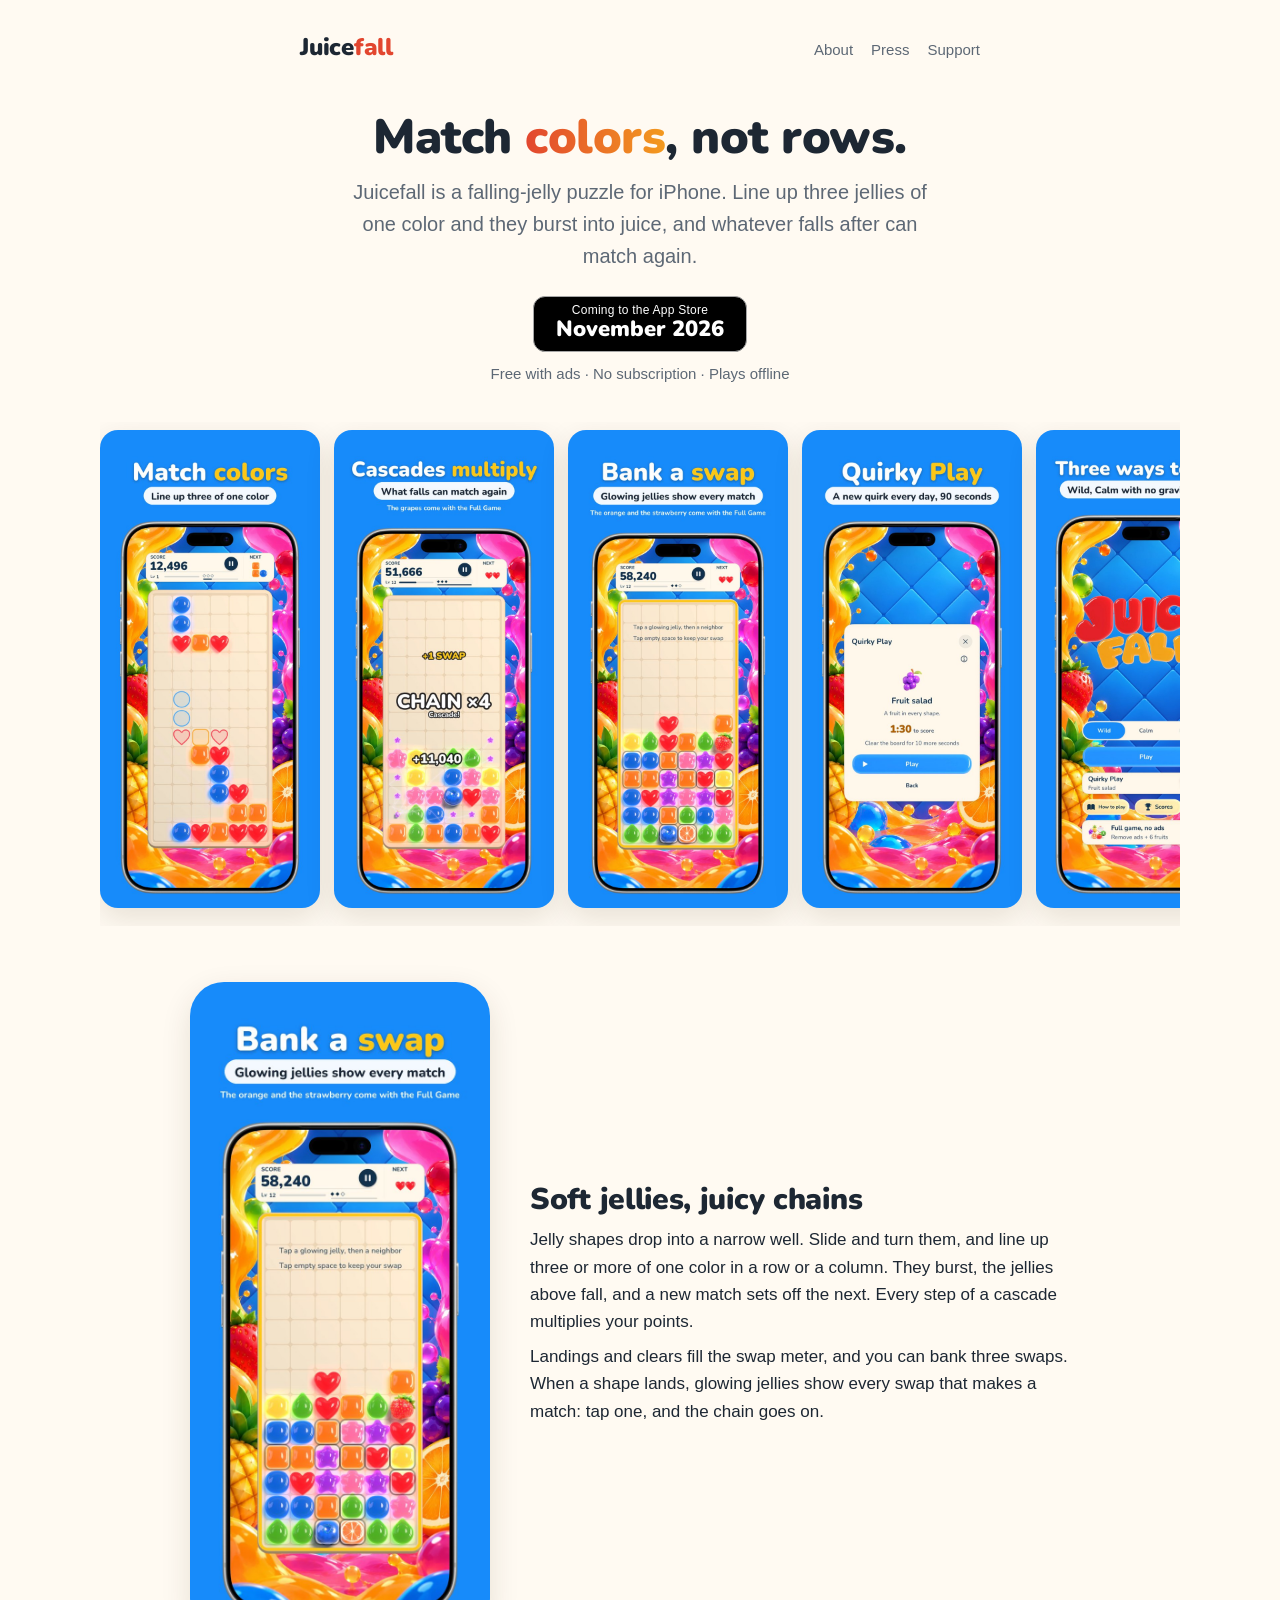
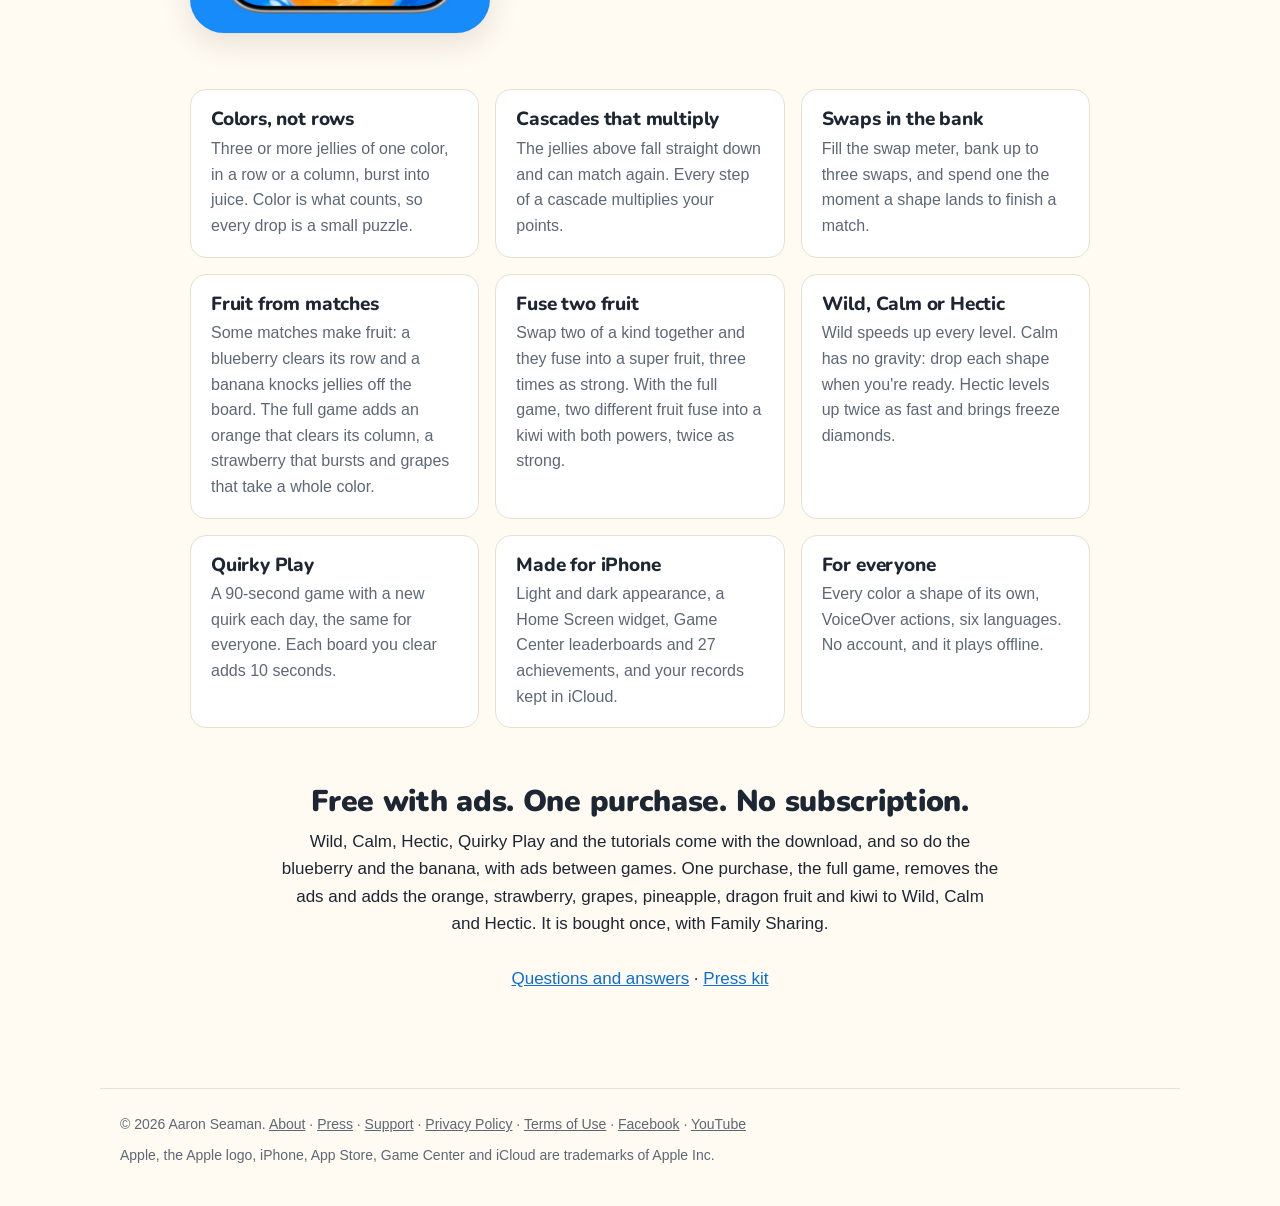
==== commit 06c94426: "1.1's pictures and facts: the eight App Store pictures of build 19 (real screens in Apple's iPhone f" ====
--- a/index.html
+++ b/index.html
@@ -4,18 +4,18 @@
 <meta charset="utf-8">
 <meta name="viewport" content="width=device-width, initial-scale=1">
 <title>Juicefall: Jelly Match Puzzle for iPhone</title>
-<meta name="description" content="Juicefall is a falling-jelly puzzle for iPhone where you match colors, not rows: chain cascades, bank swaps and fuse fruit. Coming November 2026. Free, no subscription, plays offline.">
+<meta name="description" content="Juicefall is a falling-jelly puzzle for iPhone where you match colors, not rows: chain cascades, bank swaps and fuse fruit. Coming November 2026. Free with ads, no subscription, plays offline.">
 <link rel="canonical" href="https://juicefall.com/">
 <meta name="apple-itunes-app" content="app-id=6823235878">
 <meta property="og:type" content="website">
 <meta property="og:site_name" content="Juicefall">
 <meta property="og:title" content="Juicefall: Jelly Match Puzzle for iPhone">
-<meta property="og:description" content="Match colors, not rows. Chain cascades, bank swaps and fuse fruit. Coming to iPhone in November 2026: free, no subscription.">
+<meta property="og:description" content="Match colors, not rows. Chain cascades, bank swaps and fuse fruit. Coming to iPhone in November 2026: free with ads, no subscription.">
 <meta property="og:url" content="https://juicefall.com/">
 <meta property="og:image" content="https://juicefall.com/img/og.jpg">
 <meta property="og:image:width" content="1200">
 <meta property="og:image:height" content="630">
-<meta property="og:image:alt" content="The Juicefall title over a fruit garden, with four smiling jellies">
+<meta property="og:image:alt" content="Three pictures of Juicefall on iPhone: matching colors, a cascade and Quirky Play">
 <meta name="twitter:card" content="summary_large_image">
 <link rel="icon" type="image/png" href="favicon.png">
 <link rel="apple-touch-icon" href="apple-touch-icon.png">
@@ -27,15 +27,15 @@
   "@type": ["MobileApplication", "VideoGame"],
   "name": "Juicefall",
   "alternateName": "Juicefall: Jelly Match Puzzle",
-  "description": "Juicefall is a falling-jelly puzzle for iPhone where you match colors, not rows. Jelly shapes drop into a narrow well; line up three or more jellies of one color in a row or column and they burst, and whatever falls after can match again. Every step of a cascade multiplies the points, banked swaps finish matches, and two fruit swapped together fuse into one with both powers. Three modes (Classic, Calm, Hectic) and a daily challenge. Coming to the App Store in November 2026. Free to play, with ads between games and one purchase, the full game, that removes them; no subscription and no account; it plays offline.",
+  "description": "Juicefall is a falling-jelly puzzle for iPhone where you match colors, not rows. Jelly shapes drop into a narrow well; line up three or more jellies of one color in a row or column and they burst, and whatever falls after can match again. Every step of a cascade multiplies the points, banked swaps finish matches, and two fruit swapped together fuse into one with both powers. Three modes (Wild, Calm, Hectic) and Quirky Play, a 90-second game with a new quirk each day. Coming to the App Store in November 2026. Free to play, with ads between games and one purchase, the full game, that removes them; no subscription and no account; it plays offline.",
   "url": "https://juicefall.com/",
   "installUrl": "https://apps.apple.com/app/id6823235878",
   "sameAs": ["https://apps.apple.com/app/id6823235878", "https://www.facebook.com/juicefall", "https://www.youtube.com/@juicefall"],
   "image": "https://juicefall.com/img/icon-512.png",
   "screenshot": [
-    "https://juicefall.com/img/shots/01-cascade-chain.jpg",
-    "https://juicefall.com/img/shots/02-frankenfruit-blast.jpg",
-    "https://juicefall.com/img/shots/07-menu-modes.jpg"
+    "https://juicefall.com/img/shots/01-colors.jpg",
+    "https://juicefall.com/img/shots/02-cascade.jpg",
+    "https://juicefall.com/img/shots/05-modes.jpg"
   ],
   "operatingSystem": "iOS 26.0 or later",
   "applicationCategory": "GameApplication",
@@ -44,7 +44,7 @@
   "gamePlatform": "iPhone",
   "playMode": "SinglePlayer",
   "contentRating": "4+",
-  "softwareVersion": "1.0",
+  "softwareVersion": "1.1",
   "inLanguage": ["en", "de", "es", "fr", "ja", "pt-BR"],
   "offers": {
     "@type": "Offer",
@@ -56,10 +56,10 @@
     "Match three or more jellies of one color in a row or column; full rows do nothing",
     "Cascades: what falls after a match can match again, and each step multiplies the points",
     "A swap meter that banks up to three swaps; glowing jellies show every swap that makes a match",
-    "Fruit power-ups made by the shape of a match",
-    "Fruit fusion: two different fruit make a kiwi with both powers, twice as strong; two of a kind make a super fruit, three times as strong",
-    "Classic, Calm (no gravity) and Hectic modes",
-    "A daily challenge, the same puzzle for everyone",
+    "Fruit power-ups made by the shape of a match; the blueberry and the banana come with every game, six more with the full game",
+    "Fruit fusion: two of a kind make a super fruit, three times as strong; with the full game, two different fruit make a kiwi with both powers, twice as strong",
+    "Wild, Calm (no gravity) and Hectic modes",
+    "Quirky Play: a 90-second game with a new quirk each day, the same for everyone",
     "Game Center leaderboards and 27 achievements",
     "One purchase for the full game, no subscription, no account",
     "Plays offline",
@@ -80,32 +80,29 @@
   </nav>
 </header>
 <main>
-  <div class="hero-art">
-    <img src="img/header-1200.jpg" srcset="img/header-1200.jpg 1200w, img/header-2400.jpg 2400w" sizes="(max-width: 1120px) 100vw, 1080px" width="1200" height="514" alt="Juicefall: the title over a fruit garden, with three smiling jellies running down the path">
-  </div>
-
   <section class="pitch">
     <h1>Match <em>colors</em>, not rows.</h1>
     <p class="lead">Juicefall is a falling-jelly puzzle for iPhone. Line up three jellies of one color and they burst into juice, and whatever falls after can match again.</p>
     <div class="get">
       <span class="soon" data-app-store="badge"><small>Coming to the App Store</small><strong>November 2026</strong></span>
-      <p class="facts">Free · No subscription · Plays offline</p>
+      <p class="facts">Free with ads · No subscription · Plays offline</p>
     </div>
   </section>
 
   <section class="shots" aria-label="Screenshots" tabindex="0">
-    <figure><img src="img/shots/01-cascade-chain.jpg" width="660" height="1434" alt="Match colors, not rows: a chain of two on a full board, every cascade multiplies your points"><figcaption>Match colors, not rows</figcaption></figure>
-    <figure><img src="img/shots/02-frankenfruit-blast.jpg" width="660" height="1434" loading="lazy" alt="Fuse fruit, blast the board: two fruit swapped together clear two columns and two rows"><figcaption>Fuse fruit, blast the board</figcaption></figure>
-    <figure><img src="img/shots/03-swap-window.jpg" width="660" height="1434" loading="lazy" alt="Swap to finish the match: glowing jellies show every swap"><figcaption>Swap to finish the match</figcaption></figure>
-    <figure><img src="img/shots/04-chain-x4.jpg" width="660" height="1434" loading="lazy" alt="Set off chain reactions: a chain of four, the points stack up"><figcaption>Set off chain reactions</figcaption></figure>
-    <figure><img src="img/shots/05-board-clear.jpg" width="660" height="1434" loading="lazy" alt="Clear the whole board for 5,000 points and a shower of confetti"><figcaption>Clear the whole board</figcaption></figure>
-    <figure><img src="img/shots/06-new-best.jpg" width="660" height="1434" loading="lazy" alt="Beat your best: a new best score and the top ten"><figcaption>Beat your best</figcaption></figure>
-    <figure><img src="img/shots/07-menu-modes.jpg" width="660" height="1434" loading="lazy" alt="Calm, Classic or Hectic, plus a new puzzle every day"><figcaption>Calm, Classic or Hectic</figcaption></figure>
+    <figure><img src="img/shots/01-colors.jpg" width="660" height="1434" alt="Match colors: a two-color pair falling into the well, its landing place outlined"><figcaption>Match colors</figcaption></figure>
+    <figure><img src="img/shots/02-cascade.jpg" width="660" height="1434" loading="lazy" alt="Cascades multiply: grapes take a whole color and a chain of four follows, with a swap earned"><figcaption>Cascades multiply</figcaption></figure>
+    <figure><img src="img/shots/03-swap.jpg" width="660" height="1434" loading="lazy" alt="Bank a swap: glowing jellies show every swap that makes a match"><figcaption>Bank a swap</figcaption></figure>
+    <figure><img src="img/shots/04-quirky.jpg" width="660" height="1434" loading="lazy" alt="Quirky Play: today's quirk, 90 seconds to score, 10 more for each board you clear"><figcaption>Quirky Play</figcaption></figure>
+    <figure><img src="img/shots/05-modes.jpg" width="660" height="1434" loading="lazy" alt="Three ways to play: Wild, Calm with no gravity, and Hectic, on the main menu"><figcaption>Three ways to play</figcaption></figure>
+    <figure><img src="img/shots/06-dark.jpg" width="660" height="1434" loading="lazy" alt="Light and dark: a two-color pair falling into the well on the dark board"><figcaption>Light and dark</figcaption></figure>
+    <figure><img src="img/shots/07-tutorials.jpg" width="660" height="1434" loading="lazy" alt="One-minute tutorials: the pineapple's tutorial, one for each fruit the full game adds"><figcaption>One-minute tutorials</figcaption></figure>
+    <figure><img src="img/shots/08-store.jpg" width="660" height="1434" loading="lazy" alt="One purchase: the Full Game removes the ads and adds six fruits"><figcaption>One purchase</figcaption></figure>
   </section>
 
   <section class="split">
     <div class="phone">
-      <video src="video/preview.mp4" poster="video/preview-poster.jpg" width="540" height="1170" muted loop playsinline autoplay preload="metadata" aria-label="Eighteen seconds of play: a fruit clears a column, chains of two and five, and a board clear"></video>
+      <img src="img/shots/03-swap.jpg" width="660" height="1434" loading="lazy" alt="The swap window: glowing jellies show every swap that makes a match">
     </div>
     <div>
       <h2>Soft jellies, juicy chains</h2>
@@ -118,17 +115,17 @@
     <div class="card"><h3>Colors, not rows</h3><p>Three or more jellies of one color, in a row or a column, burst into juice. Color is what counts, so every drop is a small puzzle.</p></div>
     <div class="card"><h3>Cascades that multiply</h3><p>The jellies above fall straight down and can match again. Every step of a cascade multiplies your points.</p></div>
     <div class="card"><h3>Swaps in the bank</h3><p>Fill the swap meter, bank up to three swaps, and spend one the moment a shape lands to finish a match.</p></div>
-    <div class="card"><h3>Fruit from shapes</h3><p>Four in a row make a blueberry that clears its row, four in a column an orange that clears its column, an L or T a strawberry that bursts, five in a line grapes that take a whole color.</p></div>
-    <div class="card"><h3>Fuse two fruit</h3><p>Swap two different fruit together and they fuse into a kiwi with both powers, twice as strong. Two of a kind make a super fruit, three times as strong.</p></div>
-    <div class="card"><h3>Calm, Classic or Hectic</h3><p>Classic speeds up every level. Calm has no gravity: drop each shape when you're ready. Hectic levels up twice as fast.</p></div>
-    <div class="card"><h3>A puzzle a day</h3><p>Reach the goal before the shapes run out. Everyone gets the same well, the same shapes and the same rules each day.</p></div>
-    <div class="card"><h3>Made for iPhone</h3><p>Soft jellies at 120 Hz on ProMotion iPhones, Game Center leaderboards and 27 achievements, and your records kept in iCloud.</p></div>
+    <div class="card"><h3>Fruit from matches</h3><p>Some matches make fruit: a blueberry clears its row and a banana knocks jellies off the board. The full game adds an orange that clears its column, a strawberry that bursts and grapes that take a whole color.</p></div>
+    <div class="card"><h3>Fuse two fruit</h3><p>Swap two of a kind together and they fuse into a super fruit, three times as strong. With the full game, two different fruit fuse into a kiwi with both powers, twice as strong.</p></div>
+    <div class="card"><h3>Wild, Calm or Hectic</h3><p>Wild speeds up every level. Calm has no gravity: drop each shape when you're ready. Hectic levels up twice as fast and brings freeze diamonds.</p></div>
+    <div class="card"><h3>Quirky Play</h3><p>A 90-second game with a new quirk each day, the same for everyone. Each board you clear adds 10 seconds.</p></div>
+    <div class="card"><h3>Made for iPhone</h3><p>Light and dark appearance, a Home Screen widget, Game Center leaderboards and 27 achievements, and your records kept in iCloud.</p></div>
     <div class="card"><h3>For everyone</h3><p>Every color a shape of its own, VoiceOver actions, six languages. No account, and it plays offline.</p></div>
   </section>
 
   <section class="promise">
-    <h2>Free to play. One purchase. No subscription.</h2>
-    <p>Every mode, the daily challenge and the lessons are free, and so are the blueberry and the banana, with ads between games. One purchase, the full game, removes the ads and adds the orange, strawberry, grapes, pineapple, dragon fruit and kiwi, bought once and kept forever, with Family Sharing.</p>
+    <h2>Free with ads. One purchase. No subscription.</h2>
+    <p>Wild, Calm, Hectic, Quirky Play and the tutorials come with the download, and so do the blueberry and the banana, with ads between games. One purchase, the full game, removes the ads and adds the orange, strawberry, grapes, pineapple, dragon fruit and kiwi to Wild, Calm and Hectic. It is bought once, with Family Sharing.</p>
     <p class="more"><a href="about.html">Questions and answers</a> · <a href="press.html">Press kit</a></p>
   </section>
 </main>
@@ -137,11 +134,5 @@
   <p>Apple, the Apple logo, iPhone, App Store, Game Center and iCloud are trademarks of Apple Inc.</p>
 </footer>
 <script src="app-store.js"></script>
-<script>
-  // Respect Reduce Motion: the preview waits for a tap instead of playing by itself.
-  if (matchMedia("(prefers-reduced-motion: reduce)").matches) {
-    for (const v of document.querySelectorAll("video[autoplay]")) { v.removeAttribute("autoplay"); v.pause(); v.controls = true; }
-  }
-</script>
 </body>
 </html>
--- a/style.css
+++ b/style.css
@@ -155,10 +155,10 @@
   border-radius: 34px;
   overflow: hidden;
   box-shadow: var(--shadow);
-  aspect-ratio: 886 / 1920;
-  background: #000;
-}
-.phone video { width: 100%; height: 100%; object-fit: cover; }
+  aspect-ratio: 1320 / 2868;
+  background: var(--sky);
+}
+.phone img { width: 100%; height: 100%; object-fit: cover; }
 .split h2 { margin-top: 0; font-size: 30px; }
 
 .features { display: grid; grid-template-columns: repeat(3, 1fr); gap: 16px; max-width: 900px; margin: 56px auto 0; }
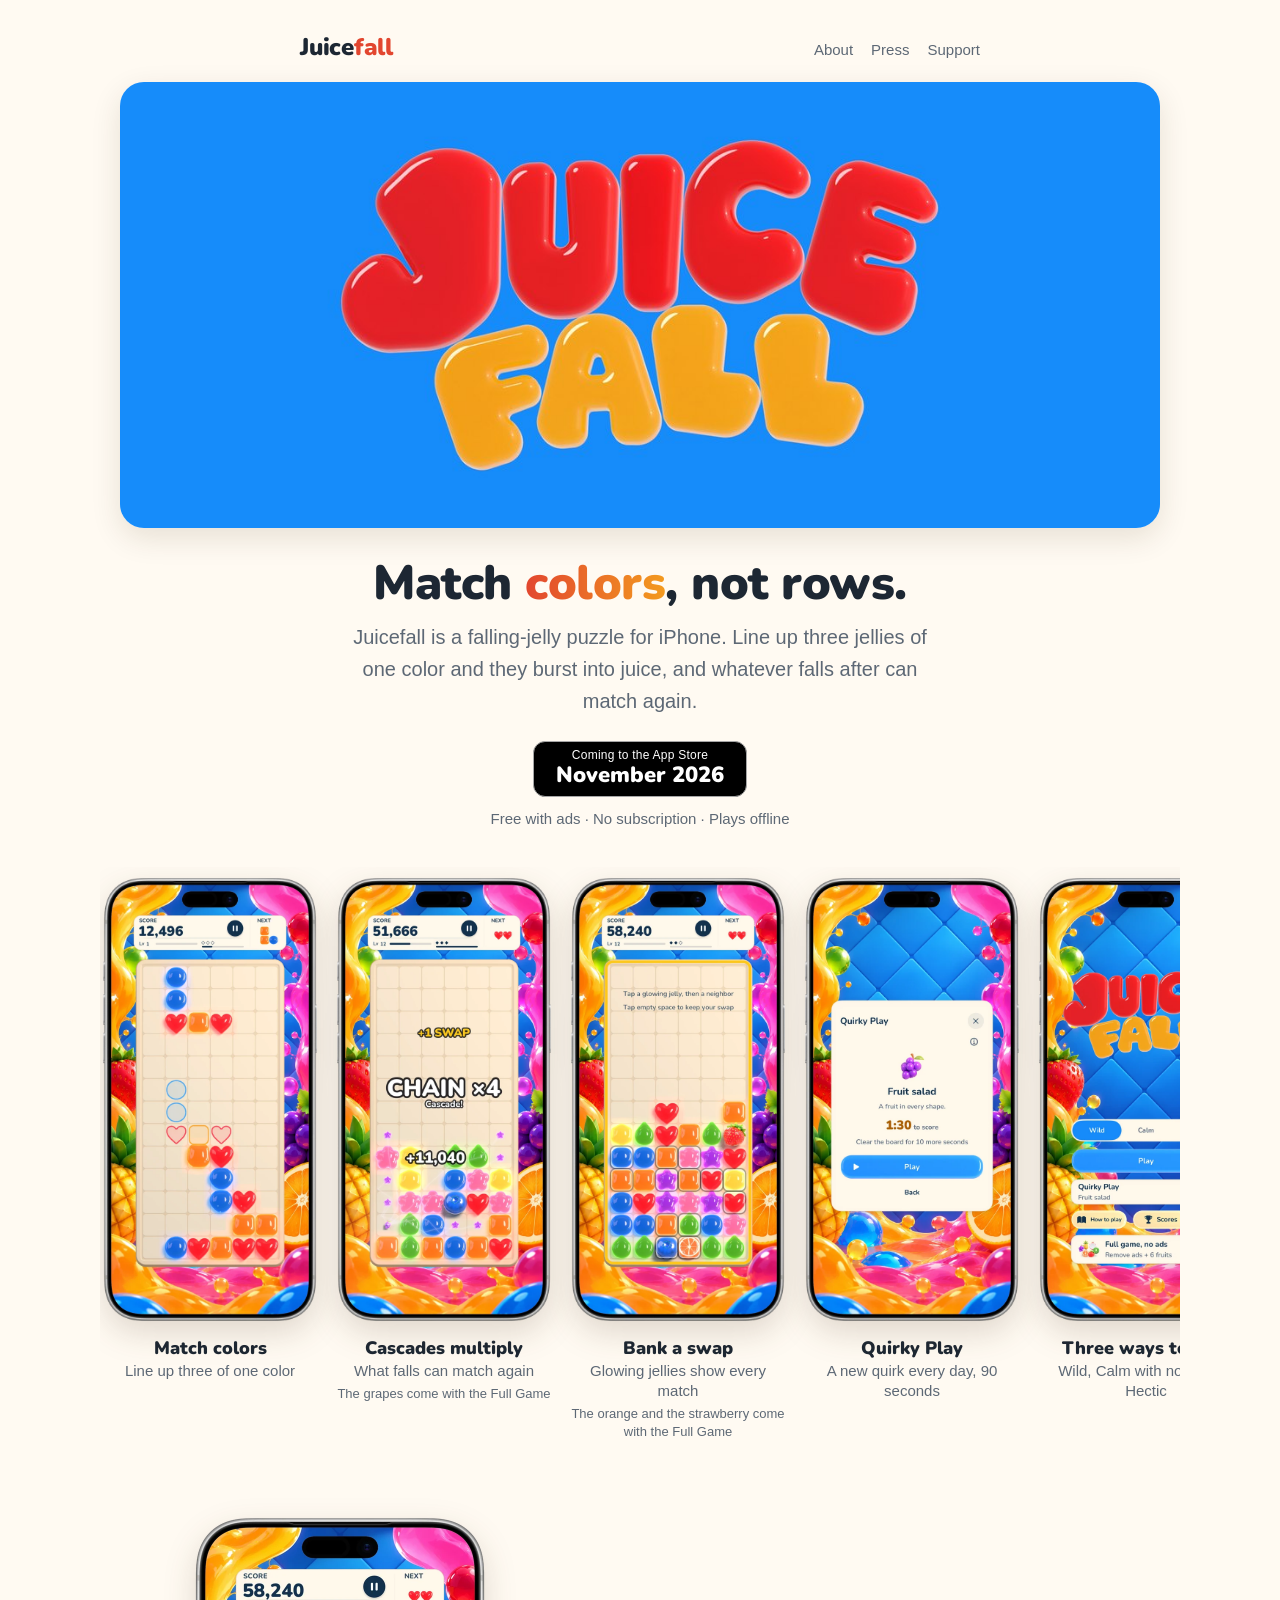
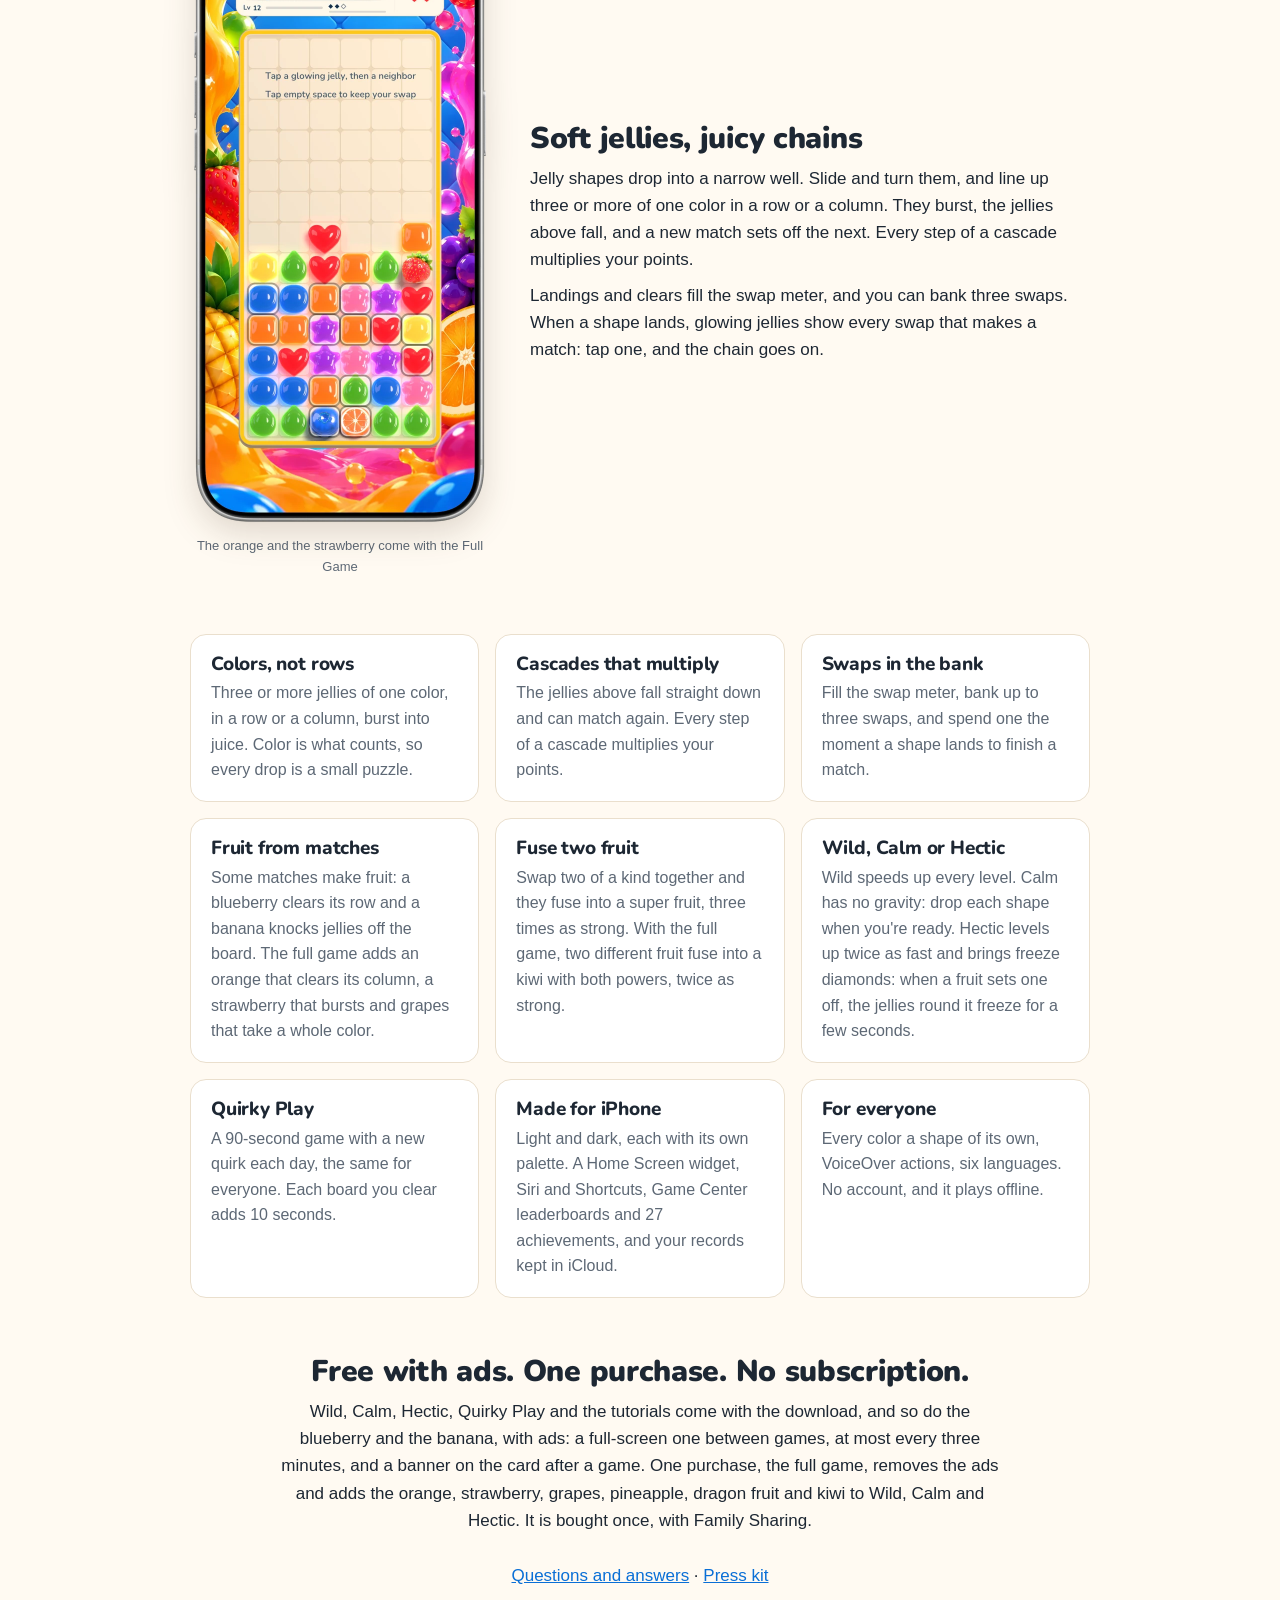
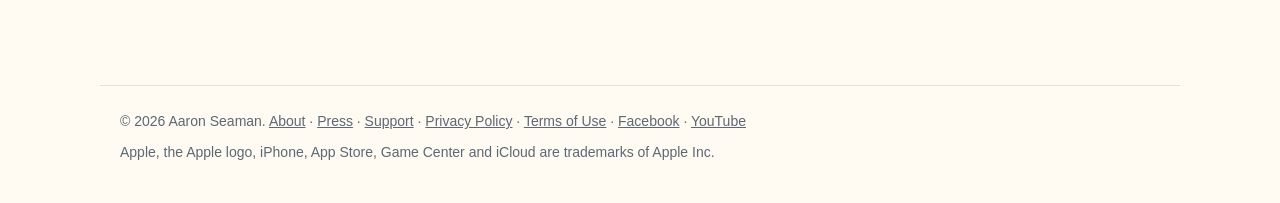
==== commit c45dcdca: "The App Store page of 29 October, night: the name Juicefall with the subtitle "Juicy color match puz" ====
--- a/index.html
+++ b/index.html
@@ -3,13 +3,13 @@
 <head>
 <meta charset="utf-8">
 <meta name="viewport" content="width=device-width, initial-scale=1">
-<title>Juicefall: Jelly Match Puzzle for iPhone</title>
+<title>Juicefall: Juicy color match puzzle for iPhone</title>
 <meta name="description" content="Juicefall is a falling-jelly puzzle for iPhone where you match colors, not rows: chain cascades, bank swaps and fuse fruit. Coming November 2026. Free with ads, no subscription, plays offline.">
 <link rel="canonical" href="https://juicefall.com/">
 <meta name="apple-itunes-app" content="app-id=6823235878">
 <meta property="og:type" content="website">
 <meta property="og:site_name" content="Juicefall">
-<meta property="og:title" content="Juicefall: Jelly Match Puzzle for iPhone">
+<meta property="og:title" content="Juicefall: Juicy color match puzzle for iPhone">
 <meta property="og:description" content="Match colors, not rows. Chain cascades, bank swaps and fuse fruit. Coming to iPhone in November 2026: free with ads, no subscription.">
 <meta property="og:url" content="https://juicefall.com/">
 <meta property="og:image" content="https://juicefall.com/img/og.jpg">
@@ -26,8 +26,7 @@
   "@context": "https://schema.org",
   "@type": ["MobileApplication", "VideoGame"],
   "name": "Juicefall",
-  "alternateName": "Juicefall: Jelly Match Puzzle",
-  "description": "Juicefall is a falling-jelly puzzle for iPhone where you match colors, not rows. Jelly shapes drop into a narrow well; line up three or more jellies of one color in a row or column and they burst, and whatever falls after can match again. Every step of a cascade multiplies the points, banked swaps finish matches, and two fruit swapped together fuse into one with both powers. Three modes (Wild, Calm, Hectic) and Quirky Play, a 90-second game with a new quirk each day. Coming to the App Store in November 2026. Free to play, with ads between games and one purchase, the full game, that removes them; no subscription and no account; it plays offline.",
+  "description": "Juicefall is a falling-jelly puzzle for iPhone where you match colors, not rows. Jelly shapes drop into a narrow well; line up three or more jellies of one color in a row or column and they burst, and whatever falls after can match again. Every step of a cascade multiplies the points, banked swaps finish matches, and two fruit swapped together fuse into one with both powers. Three modes (Wild, Calm, Hectic, with freeze diamonds) and Quirky Play, a 90-second game with a new quirk each day. Coming to the App Store in November 2026. Free to play, with ads between games and one purchase, the full game, that removes them; no subscription and no account; it plays offline.",
   "url": "https://juicefall.com/",
   "installUrl": "https://apps.apple.com/app/id6823235878",
   "sameAs": ["https://apps.apple.com/app/id6823235878", "https://www.facebook.com/juicefall", "https://www.youtube.com/@juicefall"],
@@ -58,9 +57,12 @@
     "A swap meter that banks up to three swaps; glowing jellies show every swap that makes a match",
     "Fruit power-ups made by the shape of a match; the blueberry and the banana come with every game, six more with the full game",
     "Fruit fusion: two of a kind make a super fruit, three times as strong; with the full game, two different fruit make a kiwi with both powers, twice as strong",
-    "Wild, Calm (no gravity) and Hectic modes",
+    "Wild, Calm (no gravity) and Hectic modes; in Hectic, a fruit that sets off a freeze diamond freezes the jellies round it for a few seconds",
     "Quirky Play: a 90-second game with a new quirk each day, the same for everyone",
     "Game Center leaderboards and 27 achievements",
+    "Light and dark appearance, each with its own palette",
+    "A Home Screen widget in two sizes; Siri and Shortcuts in English: \"Play Juicefall\", \"Open Quirky Play in Juicefall\"",
+    "Plays on iPhone Duo, on the outer display and on the inner one",
     "One purchase for the full game, no subscription, no account",
     "Plays offline",
     "Every color a shape of its own, VoiceOver actions"
@@ -80,6 +82,10 @@
   </nav>
 </header>
 <main>
+  <div class="hero-art">
+    <img src="img/header-1200.jpg" srcset="img/header-1200.jpg 1200w, img/header-2400.jpg 2400w" sizes="(max-width: 1120px) 100vw, 1080px" width="1200" height="514" alt="Juicefall, in the game's own jelly letters: JUICE in red over FALL in orange, on blue">
+  </div>
+
   <section class="pitch">
     <h1>Match <em>colors</em>, not rows.</h1>
     <p class="lead">Juicefall is a falling-jelly puzzle for iPhone. Line up three jellies of one color and they burst into juice, and whatever falls after can match again.</p>
@@ -90,20 +96,21 @@
   </section>
 
   <section class="shots" aria-label="Screenshots" tabindex="0">
-    <figure><img src="img/shots/01-colors.jpg" width="660" height="1434" alt="Match colors: a two-color pair falling into the well, its landing place outlined"><figcaption>Match colors</figcaption></figure>
-    <figure><img src="img/shots/02-cascade.jpg" width="660" height="1434" loading="lazy" alt="Cascades multiply: grapes take a whole color and a chain of four follows, with a swap earned"><figcaption>Cascades multiply</figcaption></figure>
-    <figure><img src="img/shots/03-swap.jpg" width="660" height="1434" loading="lazy" alt="Bank a swap: glowing jellies show every swap that makes a match"><figcaption>Bank a swap</figcaption></figure>
-    <figure><img src="img/shots/04-quirky.jpg" width="660" height="1434" loading="lazy" alt="Quirky Play: today's quirk, 90 seconds to score, 10 more for each board you clear"><figcaption>Quirky Play</figcaption></figure>
-    <figure><img src="img/shots/05-modes.jpg" width="660" height="1434" loading="lazy" alt="Three ways to play: Wild, Calm with no gravity, and Hectic, on the main menu"><figcaption>Three ways to play</figcaption></figure>
-    <figure><img src="img/shots/06-dark.jpg" width="660" height="1434" loading="lazy" alt="Light and dark: a two-color pair falling into the well on the dark board"><figcaption>Light and dark</figcaption></figure>
-    <figure><img src="img/shots/07-tutorials.jpg" width="660" height="1434" loading="lazy" alt="One-minute tutorials: the pineapple's tutorial, one for each fruit the full game adds"><figcaption>One-minute tutorials</figcaption></figure>
-    <figure><img src="img/shots/08-store.jpg" width="660" height="1434" loading="lazy" alt="One purchase: the Full Game removes the ads and adds six fruits"><figcaption>One purchase</figcaption></figure>
+    <figure><img src="img/devices/01-colors.webp" width="600" height="1224" alt="Juicefall on iPhone: A two-color pair falling into the well, its landing place outlined"><figcaption><strong>Match colors</strong> Line up three of one color</figcaption></figure>
+    <figure><img src="img/devices/02-cascade.webp" width="600" height="1224" loading="lazy" alt="Juicefall on iPhone: Grapes have taken a whole color and a chain of four follows, with a swap earned"><figcaption><strong>Cascades multiply</strong> What falls can match again <small>The grapes come with the Full Game</small></figcaption></figure>
+    <figure><img src="img/devices/03-swap.webp" width="600" height="1224" loading="lazy" alt="Juicefall on iPhone: A shape has landed and glowing jellies show every swap that makes a match"><figcaption><strong>Bank a swap</strong> Glowing jellies show every match <small>The orange and the strawberry come with the Full Game</small></figcaption></figure>
+    <figure><img src="img/devices/04-quirky.webp" width="600" height="1224" loading="lazy" alt="Juicefall on iPhone: Today's quirk: 90 seconds to score, 10 more for each board you clear"><figcaption><strong>Quirky Play</strong> A new quirk every day, 90 seconds</figcaption></figure>
+    <figure><img src="img/devices/05-modes.webp" width="600" height="1224" loading="lazy" alt="Juicefall on iPhone: The main menu: Wild, Calm and Hectic, Quirky Play and How to play"><figcaption><strong>Three ways to play</strong> Wild, Calm with no gravity, Hectic</figcaption></figure>
+    <figure><img src="img/devices/06-dark.webp" width="600" height="1224" loading="lazy" alt="Juicefall on iPhone: A two-color pair falling into the well on the dark board"><figcaption><strong>Light and dark</strong> Each with its own colors</figcaption></figure>
+    <figure><img src="img/devices/07-tutorials.webp" width="600" height="1224" loading="lazy" alt="Juicefall on iPhone: The pineapple's tutorial"><figcaption><strong>One-minute tutorials</strong> One for each Full Game fruit</figcaption></figure>
+    <figure><img src="img/devices/08-store.webp" width="600" height="1224" loading="lazy" alt="Juicefall on iPhone: The store: the Full Game removes all ads and adds six fruits"><figcaption><strong>One purchase</strong> Removes ads, adds six fruits</figcaption></figure>
   </section>
 
   <section class="split">
-    <div class="phone">
-      <img src="img/shots/03-swap.jpg" width="660" height="1434" loading="lazy" alt="The swap window: glowing jellies show every swap that makes a match">
-    </div>
+    <figure class="phone">
+      <img src="img/devices/03-swap.webp" width="600" height="1224" loading="lazy" alt="Juicefall on iPhone: the swap window, glowing jellies show every swap that makes a match">
+      <figcaption>The orange and the strawberry come with the Full Game</figcaption>
+    </figure>
     <div>
       <h2>Soft jellies, juicy chains</h2>
       <p>Jelly shapes drop into a narrow well. Slide and turn them, and line up three or more of one color in a row or a column. They burst, the jellies above fall, and a new match sets off the next. Every step of a cascade multiplies your points.</p>
@@ -111,21 +118,22 @@
     </div>
   </section>
 
+
   <section class="features" aria-label="What's in the game">
     <div class="card"><h3>Colors, not rows</h3><p>Three or more jellies of one color, in a row or a column, burst into juice. Color is what counts, so every drop is a small puzzle.</p></div>
     <div class="card"><h3>Cascades that multiply</h3><p>The jellies above fall straight down and can match again. Every step of a cascade multiplies your points.</p></div>
     <div class="card"><h3>Swaps in the bank</h3><p>Fill the swap meter, bank up to three swaps, and spend one the moment a shape lands to finish a match.</p></div>
     <div class="card"><h3>Fruit from matches</h3><p>Some matches make fruit: a blueberry clears its row and a banana knocks jellies off the board. The full game adds an orange that clears its column, a strawberry that bursts and grapes that take a whole color.</p></div>
     <div class="card"><h3>Fuse two fruit</h3><p>Swap two of a kind together and they fuse into a super fruit, three times as strong. With the full game, two different fruit fuse into a kiwi with both powers, twice as strong.</p></div>
-    <div class="card"><h3>Wild, Calm or Hectic</h3><p>Wild speeds up every level. Calm has no gravity: drop each shape when you're ready. Hectic levels up twice as fast and brings freeze diamonds.</p></div>
+    <div class="card"><h3>Wild, Calm or Hectic</h3><p>Wild speeds up every level. Calm has no gravity: drop each shape when you're ready. Hectic levels up twice as fast and brings freeze diamonds: when a fruit sets one off, the jellies round it freeze for a few seconds.</p></div>
     <div class="card"><h3>Quirky Play</h3><p>A 90-second game with a new quirk each day, the same for everyone. Each board you clear adds 10 seconds.</p></div>
-    <div class="card"><h3>Made for iPhone</h3><p>Light and dark appearance, a Home Screen widget, Game Center leaderboards and 27 achievements, and your records kept in iCloud.</p></div>
+    <div class="card"><h3>Made for iPhone</h3><p>Light and dark, each with its own palette. A Home Screen widget, Siri and Shortcuts, Game Center leaderboards and 27 achievements, and your records kept in iCloud.</p></div>
     <div class="card"><h3>For everyone</h3><p>Every color a shape of its own, VoiceOver actions, six languages. No account, and it plays offline.</p></div>
   </section>
 
   <section class="promise">
     <h2>Free with ads. One purchase. No subscription.</h2>
-    <p>Wild, Calm, Hectic, Quirky Play and the tutorials come with the download, and so do the blueberry and the banana, with ads between games. One purchase, the full game, removes the ads and adds the orange, strawberry, grapes, pineapple, dragon fruit and kiwi to Wild, Calm and Hectic. It is bought once, with Family Sharing.</p>
+    <p>Wild, Calm, Hectic, Quirky Play and the tutorials come with the download, and so do the blueberry and the banana, with ads: a full-screen one between games, at most every three minutes, and a banner on the card after a game. One purchase, the full game, removes the ads and adds the orange, strawberry, grapes, pineapple, dragon fruit and kiwi to Wild, Calm and Hectic. It is bought once, with Family Sharing.</p>
     <p class="more"><a href="about.html">Questions and answers</a> · <a href="press.html">Press kit</a></p>
   </section>
 </main>
--- a/style.css
+++ b/style.css
@@ -22,6 +22,7 @@
   --button-ink: #ffffff;
   --sky: #d9ecff;
   --shadow: 0 10px 30px rgba(60, 40, 10, 0.12);
+  --drop: drop-shadow(0 12px 16px rgba(60, 40, 10, 0.16));
   --display: "Nunito", -apple-system, BlinkMacSystemFont, "SF Pro Rounded", "Helvetica Neue", Arial, sans-serif;
 }
 @media (prefers-color-scheme: dark) {
@@ -37,6 +38,7 @@
     --button-ink: #0d1b2a;
     --sky: #1a2633;
     --shadow: 0 10px 30px rgba(0, 0, 0, 0.4);
+    --drop: drop-shadow(0 12px 18px rgba(0, 0, 0, 0.55));
   }
 }
 * { box-sizing: border-box; }
@@ -146,19 +148,17 @@
   margin: 36px -20px 0;
   scrollbar-width: thin;
 }
+/* each picture is Apple's iPhone with the game's screen inside, on a clear background */
 .shots figure { margin: 0; flex: 0 0 220px; scroll-snap-align: start; }
-.shots img { width: 220px; height: auto; aspect-ratio: 1320 / 2868; border-radius: 18px; box-shadow: var(--shadow); background: var(--sky); }
-.shots figcaption { position: absolute; width: 1px; height: 1px; overflow: hidden; clip: rect(0 0 0 0); }
+.shots img { width: 220px; height: auto; aspect-ratio: 600 / 1224; filter: var(--drop); }
+.shots figcaption { margin-top: 12px; text-align: center; font-size: 15px; line-height: 1.35; color: var(--muted); }
+.shots figcaption strong { display: block; font-family: var(--display); font-weight: 900; font-size: 18px; color: var(--ink); }
+.shots figcaption small { display: block; margin-top: 4px; font-size: 13px; }
 
 .split { display: grid; grid-template-columns: 300px 1fr; gap: 40px; align-items: center; max-width: 900px; margin: 56px auto 0; }
-.phone {
-  border-radius: 34px;
-  overflow: hidden;
-  box-shadow: var(--shadow);
-  aspect-ratio: 1320 / 2868;
-  background: var(--sky);
-}
-.phone img { width: 100%; height: 100%; object-fit: cover; }
+.phone { margin: 0; }
+.phone img { width: 100%; height: auto; aspect-ratio: 600 / 1224; filter: var(--drop); }
+.phone figcaption { margin-top: 10px; text-align: center; font-size: 13px; color: var(--muted); }
 .split h2 { margin-top: 0; font-size: 30px; }
 
 .features { display: grid; grid-template-columns: repeat(3, 1fr); gap: 16px; max-width: 900px; margin: 56px auto 0; }
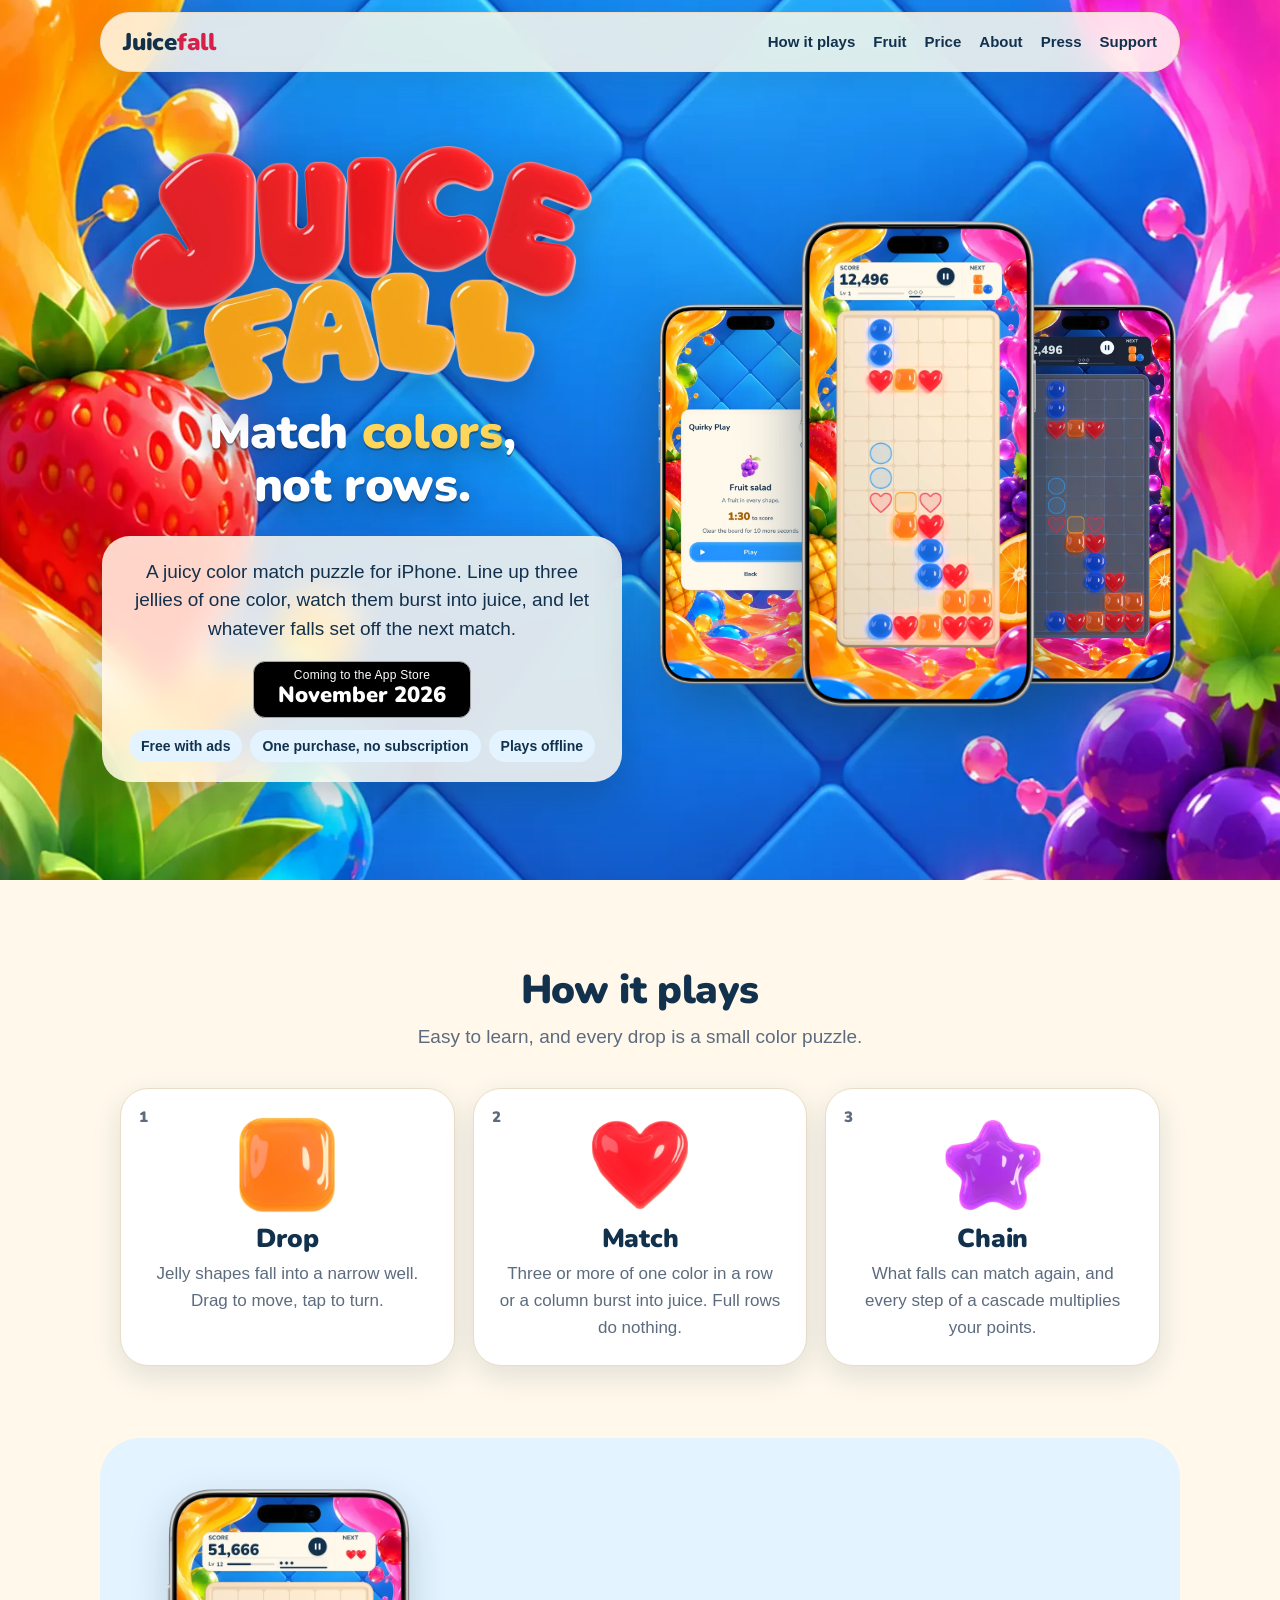
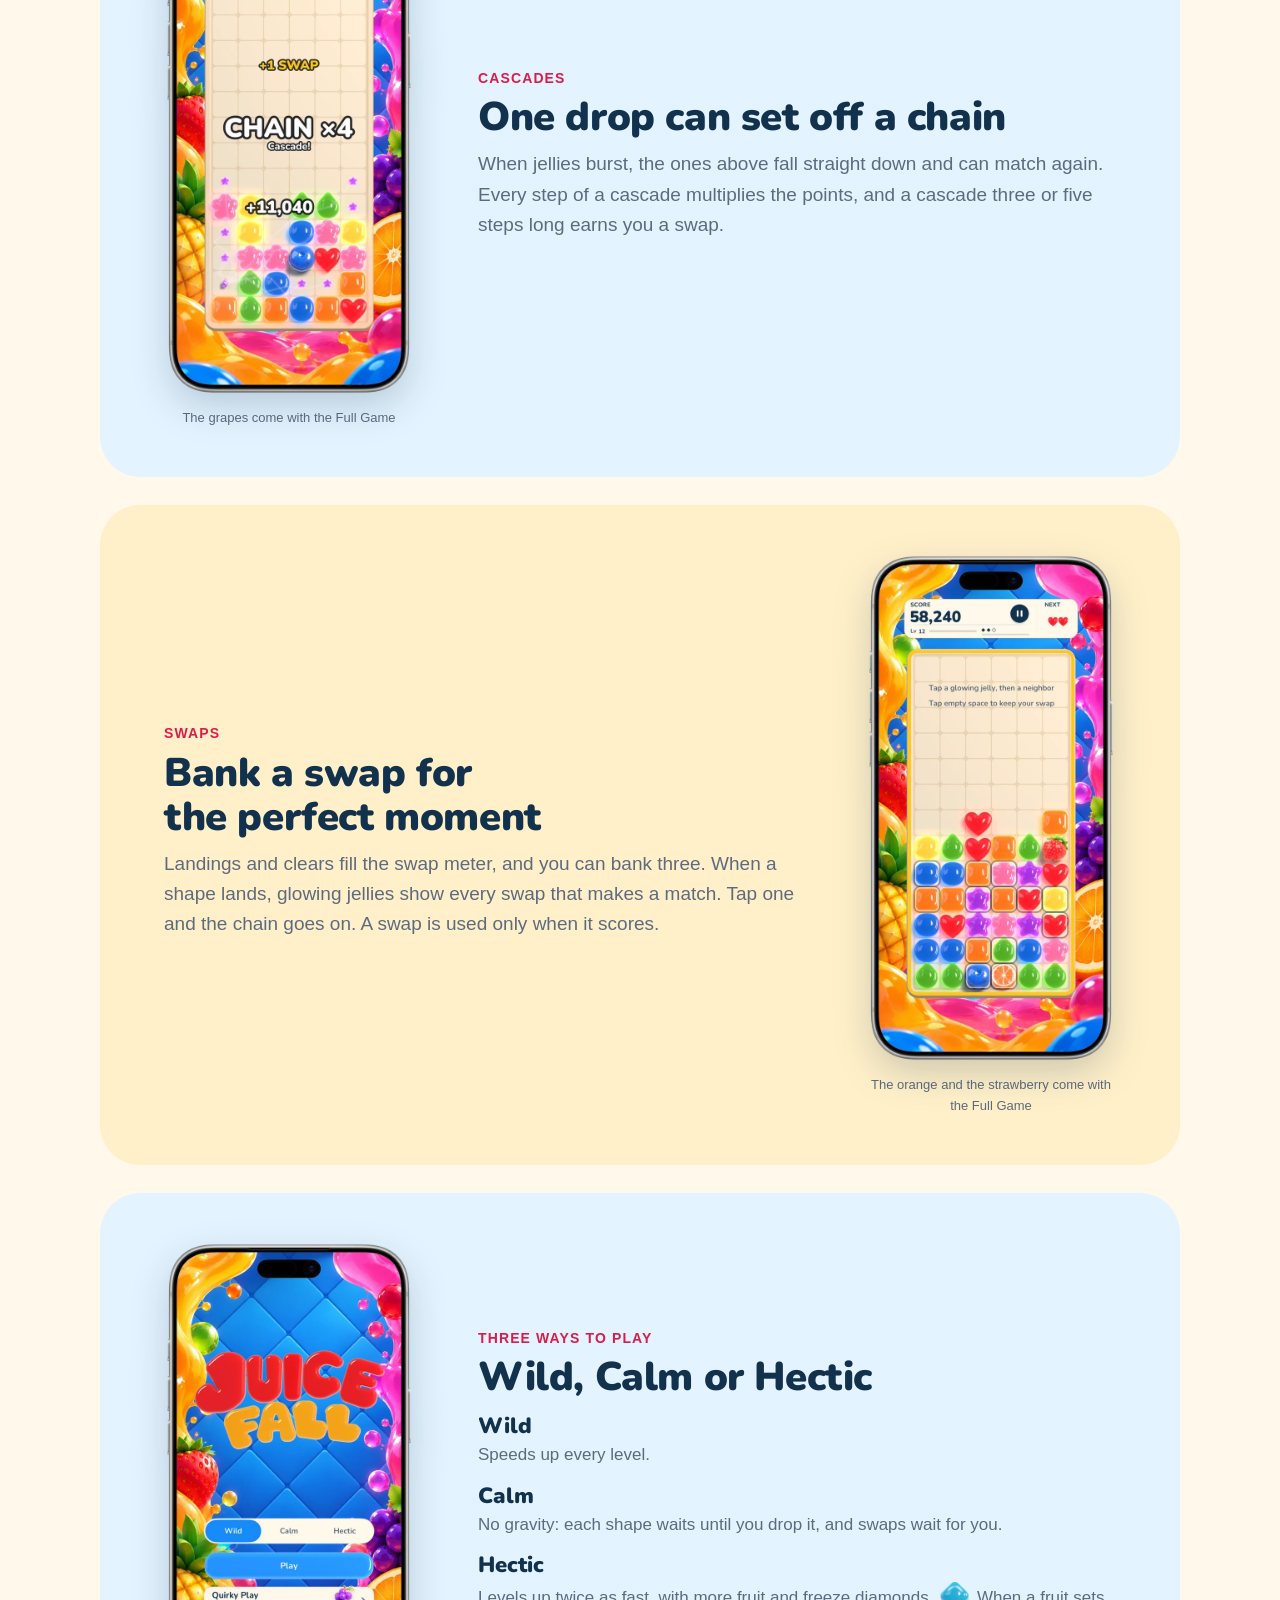
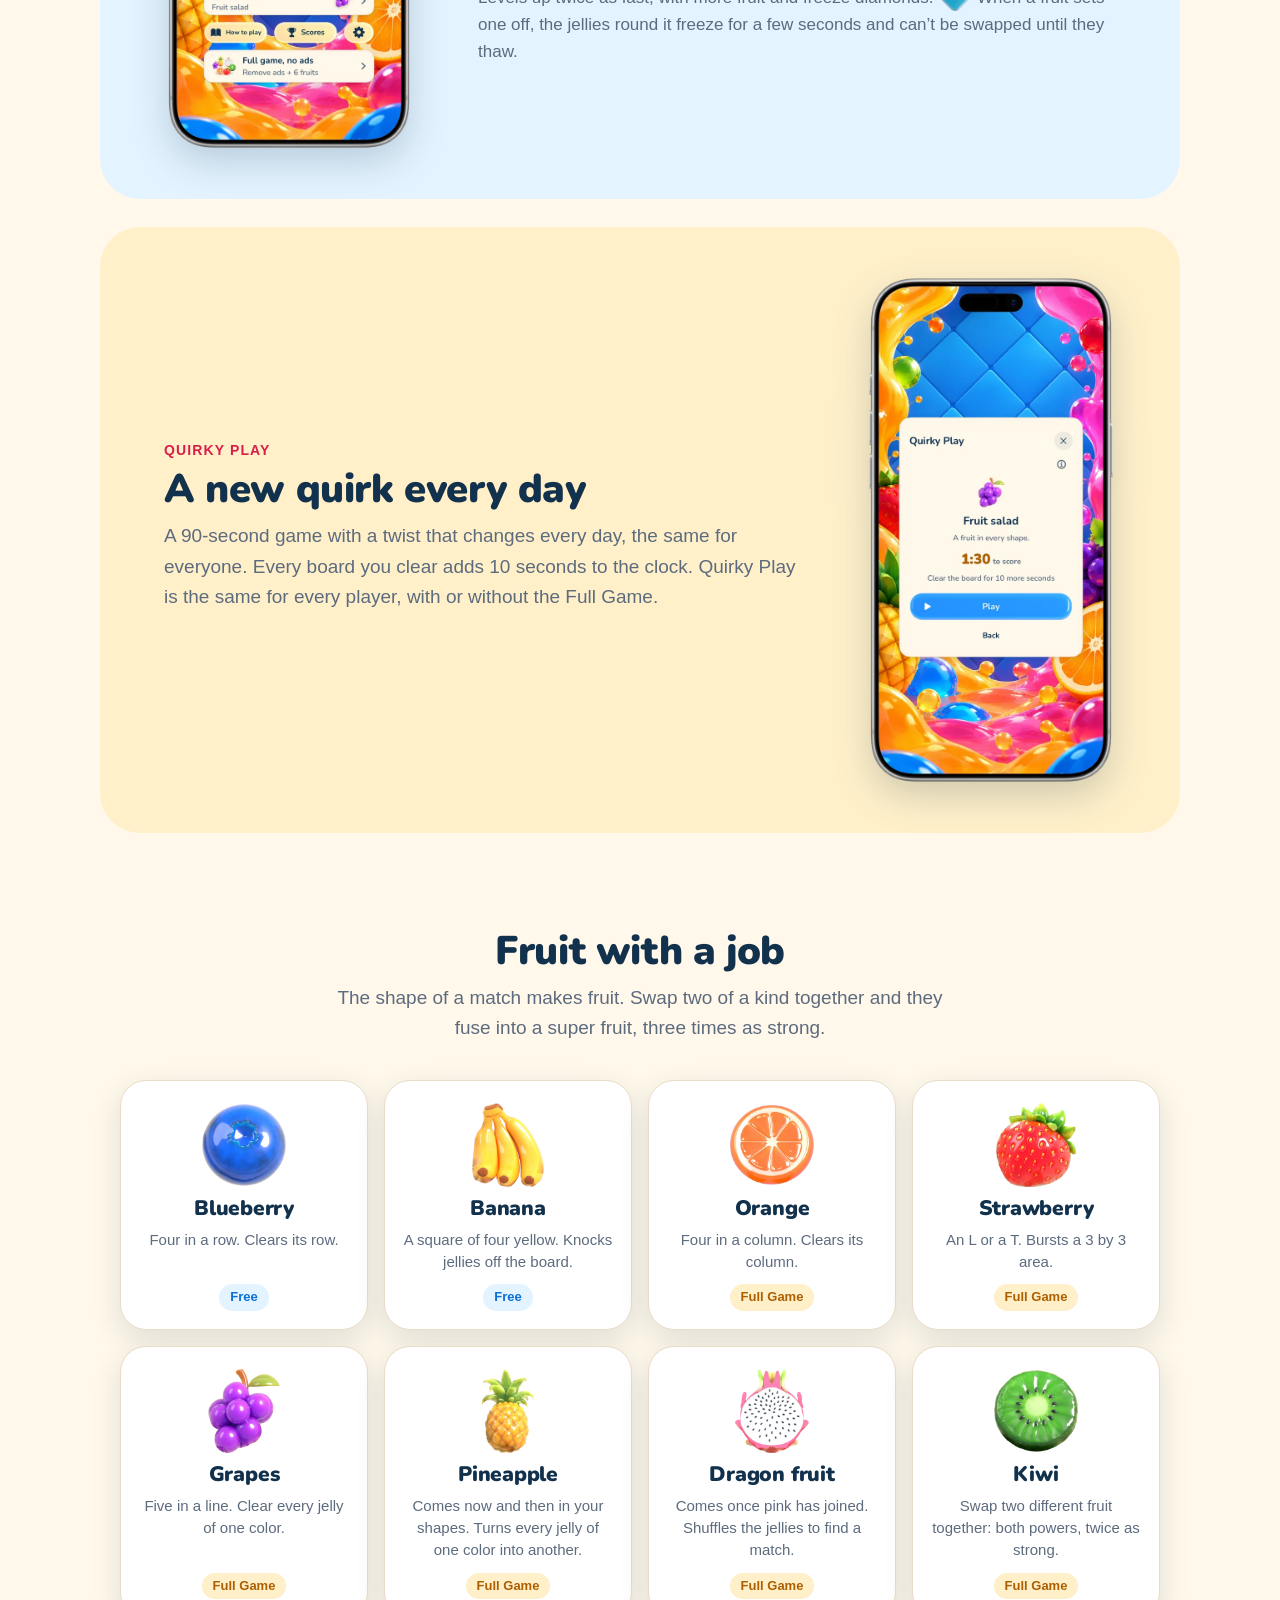
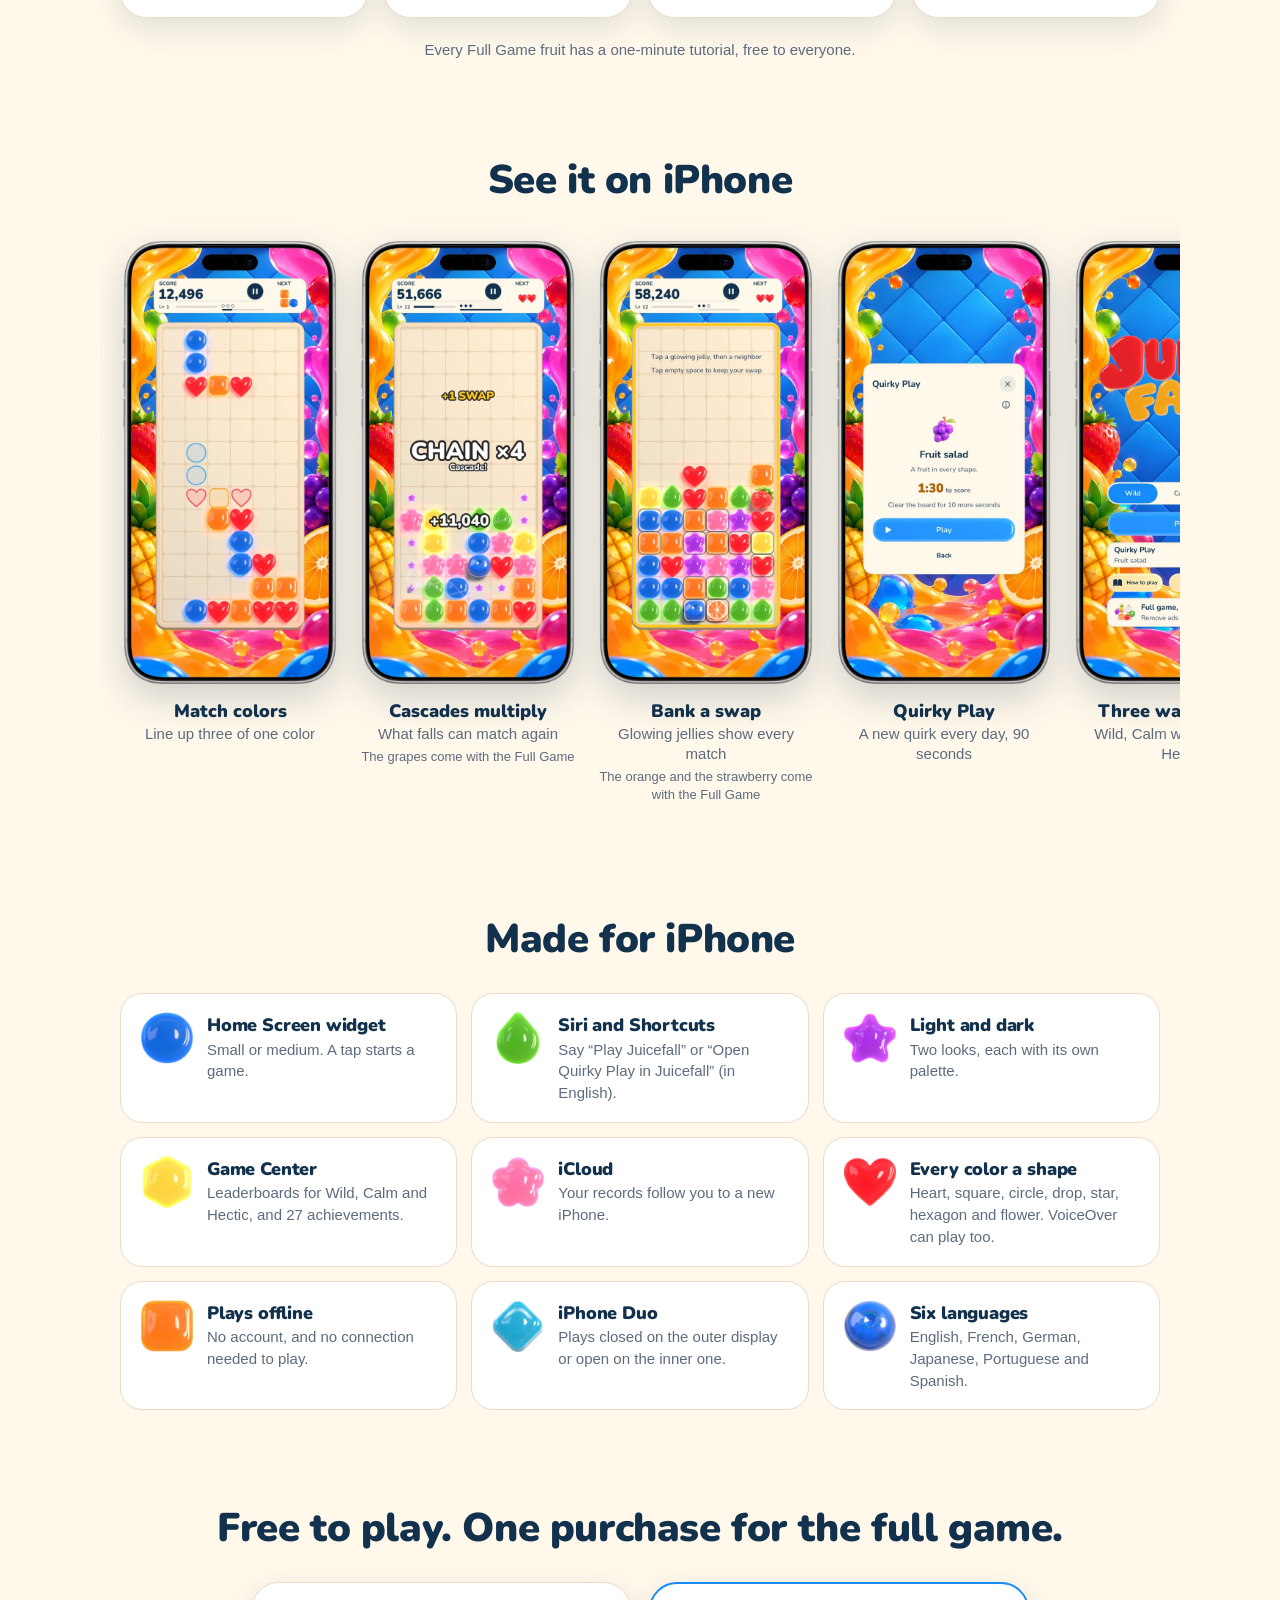
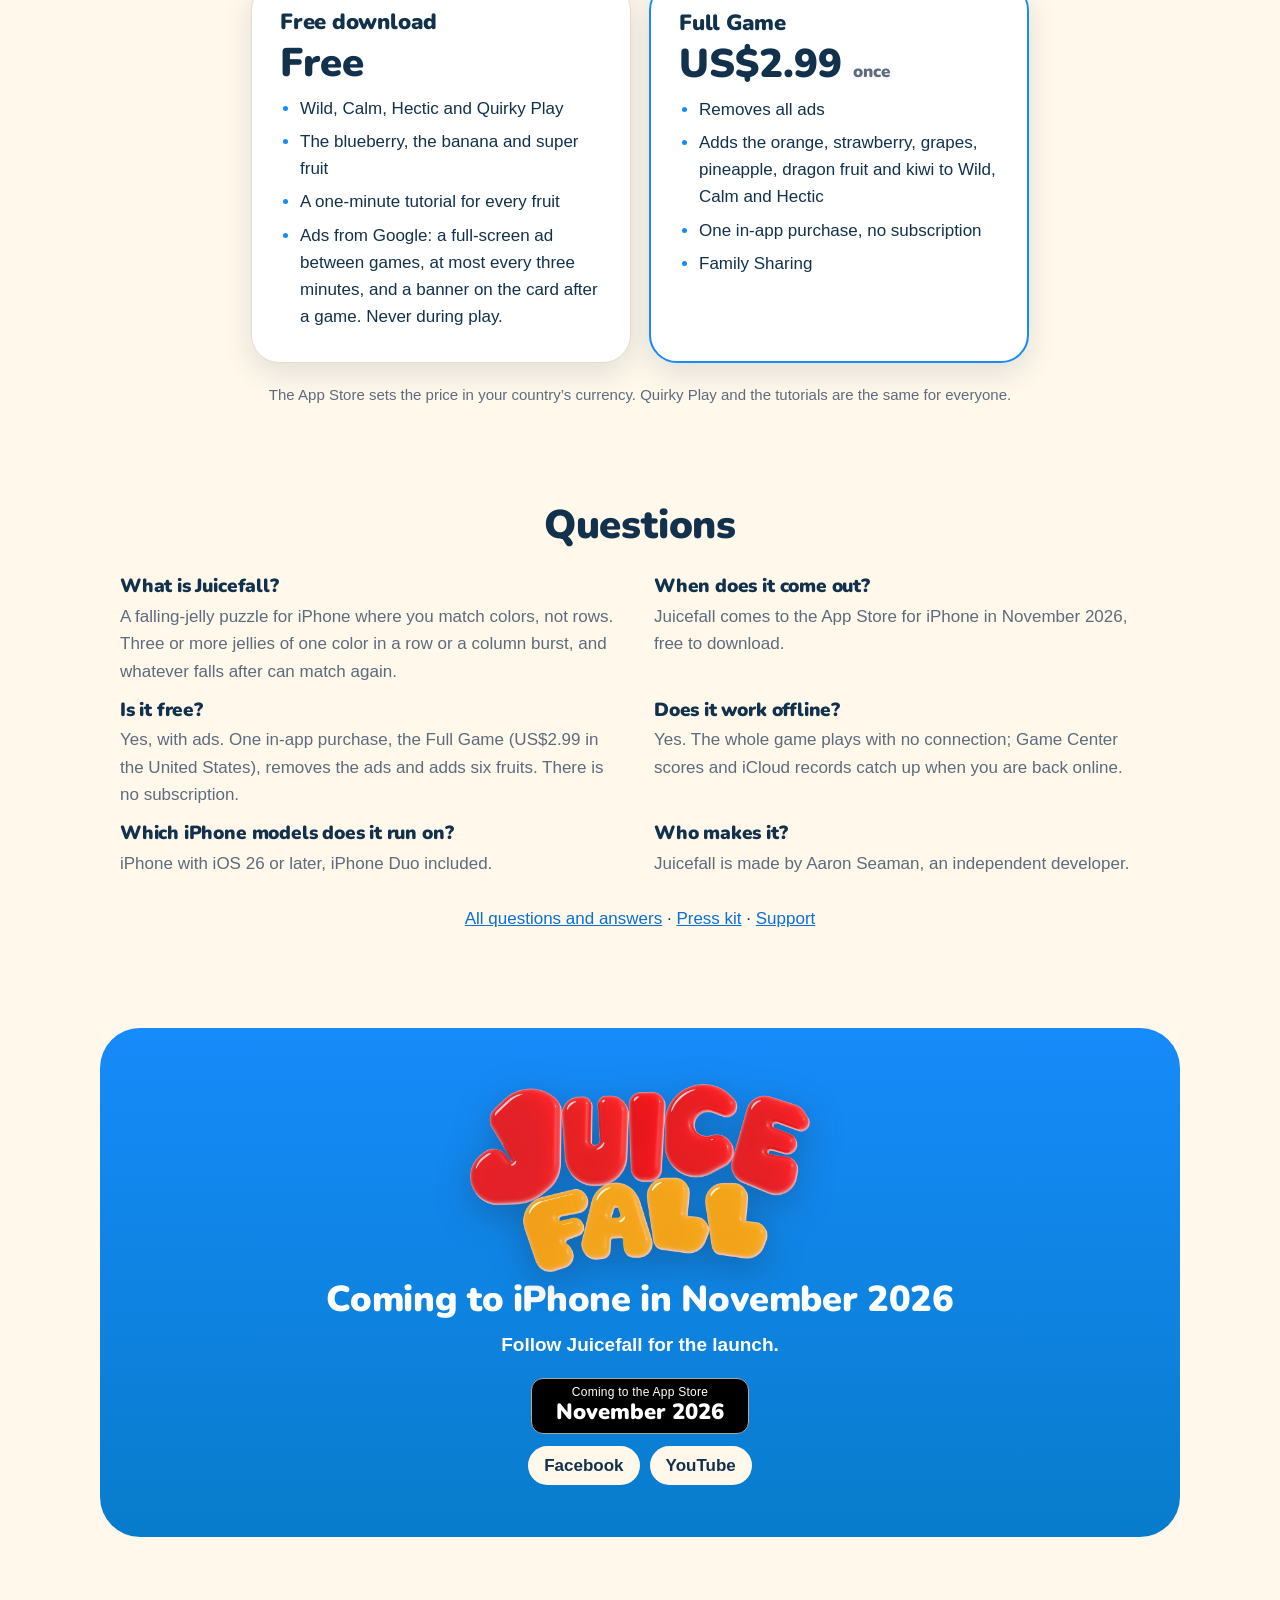
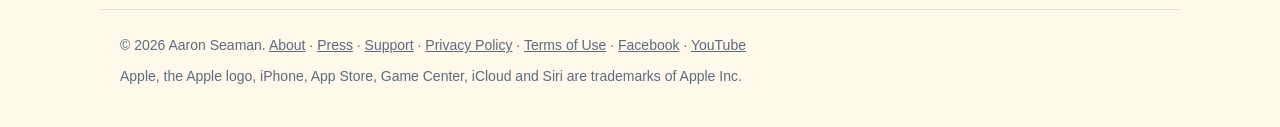
==== commit c015b0ca: "A marketing home page made from the game's own art: the menu's juice-splash backdrop (bright and dar" ====
--- a/index.html
+++ b/index.html
@@ -4,9 +4,11 @@
 <meta charset="utf-8">
 <meta name="viewport" content="width=device-width, initial-scale=1">
 <title>Juicefall: Juicy color match puzzle for iPhone</title>
-<meta name="description" content="Juicefall is a falling-jelly puzzle for iPhone where you match colors, not rows: chain cascades, bank swaps and fuse fruit. Coming November 2026. Free with ads, no subscription, plays offline.">
+<meta name="description" content="Juicefall is a juicy color match puzzle for iPhone: match jellies by color, not rows, chain cascades, bank swaps and fuse fruit. Coming November 2026.">
 <link rel="canonical" href="https://juicefall.com/">
 <meta name="apple-itunes-app" content="app-id=6823235878">
+<meta name="theme-color" content="#168BFA" media="(prefers-color-scheme: light)">
+<meta name="theme-color" content="#0A1020" media="(prefers-color-scheme: dark)">
 <meta property="og:type" content="website">
 <meta property="og:site_name" content="Juicefall">
 <meta property="og:title" content="Juicefall: Juicy color match puzzle for iPhone">
@@ -15,131 +17,287 @@
 <meta property="og:image" content="https://juicefall.com/img/og.jpg">
 <meta property="og:image:width" content="1200">
 <meta property="og:image:height" content="630">
-<meta property="og:image:alt" content="Three pictures of Juicefall on iPhone: matching colors, a cascade and Quirky Play">
+<meta property="og:image:alt" content="The Juicefall title in jelly letters over the game's juice-splash art, with three iPhone screens of the game">
 <meta name="twitter:card" content="summary_large_image">
 <link rel="icon" type="image/png" href="favicon.png">
 <link rel="apple-touch-icon" href="apple-touch-icon.png">
 <link rel="preload" href="fonts/nunito-black.woff" as="font" type="font/woff" crossorigin>
+<link rel="preload" href="img/title.webp" as="image" type="image/webp" fetchpriority="high">
+<link rel="preload" href="img/hero/backdrop.webp" as="image" type="image/webp" media="(min-width: 721px) and (prefers-color-scheme: light)">
+<link rel="preload" href="img/hero/backdrop-720.webp" as="image" type="image/webp" media="(max-width: 720px) and (prefers-color-scheme: light)">
+<link rel="preload" href="img/hero/backdrop-dark.webp" as="image" type="image/webp" media="(min-width: 721px) and (prefers-color-scheme: dark)">
+<link rel="preload" href="img/hero/backdrop-dark-720.webp" as="image" type="image/webp" media="(max-width: 720px) and (prefers-color-scheme: dark)">
 <link rel="stylesheet" href="style.css">
+<link rel="stylesheet" href="home.css">
 <script type="application/ld+json">
 {
   "@context": "https://schema.org",
-  "@type": ["MobileApplication", "VideoGame"],
-  "name": "Juicefall",
-  "description": "Juicefall is a falling-jelly puzzle for iPhone where you match colors, not rows. Jelly shapes drop into a narrow well; line up three or more jellies of one color in a row or column and they burst, and whatever falls after can match again. Every step of a cascade multiplies the points, banked swaps finish matches, and two fruit swapped together fuse into one with both powers. Three modes (Wild, Calm, Hectic, with freeze diamonds) and Quirky Play, a 90-second game with a new quirk each day. Coming to the App Store in November 2026. Free to play, with ads between games and one purchase, the full game, that removes them; no subscription and no account; it plays offline.",
-  "url": "https://juicefall.com/",
-  "installUrl": "https://apps.apple.com/app/id6823235878",
-  "sameAs": ["https://apps.apple.com/app/id6823235878", "https://www.facebook.com/juicefall", "https://www.youtube.com/@juicefall"],
-  "image": "https://juicefall.com/img/icon-512.png",
-  "screenshot": [
-    "https://juicefall.com/img/shots/01-colors.jpg",
-    "https://juicefall.com/img/shots/02-cascade.jpg",
-    "https://juicefall.com/img/shots/05-modes.jpg"
-  ],
-  "operatingSystem": "iOS 26.0 or later",
-  "applicationCategory": "GameApplication",
-  "applicationSubCategory": "Puzzle",
-  "genre": ["Puzzle", "Casual"],
-  "gamePlatform": "iPhone",
-  "playMode": "SinglePlayer",
-  "contentRating": "4+",
-  "softwareVersion": "1.1",
-  "inLanguage": ["en", "de", "es", "fr", "ja", "pt-BR"],
-  "offers": {
-    "@type": "Offer",
-    "price": "0",
-    "priceCurrency": "USD",
-    "description": "Free to download and play, with ads. One in-app purchase, the full game, removes the ads and adds six fruit; no subscription."
-  },
-  "featureList": [
-    "Match three or more jellies of one color in a row or column; full rows do nothing",
-    "Cascades: what falls after a match can match again, and each step multiplies the points",
-    "A swap meter that banks up to three swaps; glowing jellies show every swap that makes a match",
-    "Fruit power-ups made by the shape of a match; the blueberry and the banana come with every game, six more with the full game",
-    "Fruit fusion: two of a kind make a super fruit, three times as strong; with the full game, two different fruit make a kiwi with both powers, twice as strong",
-    "Wild, Calm (no gravity) and Hectic modes; in Hectic, a fruit that sets off a freeze diamond freezes the jellies round it for a few seconds",
-    "Quirky Play: a 90-second game with a new quirk each day, the same for everyone",
-    "Game Center leaderboards and 27 achievements",
-    "Light and dark appearance, each with its own palette",
-    "A Home Screen widget in two sizes; Siri and Shortcuts in English: \"Play Juicefall\", \"Open Quirky Play in Juicefall\"",
-    "Plays on iPhone Duo, on the outer display and on the inner one",
-    "One purchase for the full game, no subscription, no account",
-    "Plays offline",
-    "Every color a shape of its own, VoiceOver actions"
-  ],
-  "author": { "@type": "Person", "name": "Aaron Seaman" },
-  "publisher": { "@type": "Person", "name": "Aaron Seaman" }
+  "@graph": [
+    {
+      "@type": "WebSite",
+      "@id": "https://juicefall.com/#website",
+      "name": "Juicefall",
+      "url": "https://juicefall.com/",
+      "inLanguage": "en",
+      "publisher": { "@id": "https://juicefall.com/#developer" }
+    },
+    {
+      "@type": "Person",
+      "@id": "https://juicefall.com/#developer",
+      "name": "Aaron Seaman",
+      "url": "https://juicefall.com/"
+    },
+    {
+      "@type": ["MobileApplication", "VideoGame"],
+      "@id": "https://juicefall.com/#app",
+      "name": "Juicefall",
+      "description": "Juicefall is a falling-jelly puzzle for iPhone where you match colors, not rows. Jelly shapes drop into a narrow well; line up three or more jellies of one color in a row or column and they burst, and whatever falls after can match again. Every step of a cascade multiplies the points, banked swaps finish matches, and two fruit swapped together fuse into one with both powers. Three modes (Wild, Calm, Hectic, with freeze diamonds) and Quirky Play, a 90-second game with a new quirk each day. Coming to the App Store in November 2026. Free to play, with ads between games and one purchase, the full game, that removes them; no subscription and no account; it plays offline.",
+      "url": "https://juicefall.com/",
+      "installUrl": "https://apps.apple.com/app/id6823235878",
+      "sameAs": ["https://apps.apple.com/app/id6823235878", "https://www.facebook.com/juicefall", "https://www.youtube.com/@juicefall"],
+      "image": "https://juicefall.com/img/icon-512.png",
+      "screenshot": [
+        "https://juicefall.com/img/shots/01-colors.jpg",
+        "https://juicefall.com/img/shots/02-cascade.jpg",
+        "https://juicefall.com/img/shots/04-quirky.jpg",
+        "https://juicefall.com/img/shots/05-modes.jpg"
+      ],
+      "operatingSystem": "iOS 26.0 or later",
+      "applicationCategory": "GameApplication",
+      "applicationSubCategory": "Puzzle",
+      "genre": ["Puzzle", "Casual"],
+      "gamePlatform": "iPhone",
+      "playMode": "SinglePlayer",
+      "contentRating": "4+",
+      "softwareVersion": "1.1",
+      "inLanguage": ["en", "de", "es", "fr", "ja", "pt-BR"],
+      "offers": {
+        "@type": "Offer",
+        "price": "0",
+        "priceCurrency": "USD",
+        "description": "Free to download and play, with ads. One in-app purchase, the full game, removes the ads and adds six fruit; no subscription."
+      },
+      "featureList": [
+        "Match three or more jellies of one color in a row or column; full rows do nothing",
+        "Cascades: what falls after a match can match again, and each step multiplies the points",
+        "A swap meter that banks up to three swaps; glowing jellies show every swap that makes a match",
+        "Fruit power-ups made by the shape of a match; the blueberry and the banana come with every game, six more with the full game",
+        "Fruit fusion: two of a kind make a super fruit, three times as strong; with the full game, two different fruit make a kiwi with both powers, twice as strong",
+        "Wild, Calm (no gravity) and Hectic modes; in Hectic, a fruit that sets off a freeze diamond freezes the jellies round it for a few seconds",
+        "Quirky Play: a 90-second game with a new quirk each day, the same for everyone",
+        "Game Center leaderboards and 27 achievements",
+        "Light and dark appearance, each with its own palette",
+        "A Home Screen widget in two sizes; Siri and Shortcuts in English: \"Play Juicefall\", \"Open Quirky Play in Juicefall\"",
+        "Plays on iPhone Duo, on the outer display and on the inner one",
+        "One purchase for the full game, no subscription, no account",
+        "Plays offline",
+        "Every color a shape of its own, VoiceOver actions"
+      ],
+      "author": { "@id": "https://juicefall.com/#developer" },
+      "publisher": { "@id": "https://juicefall.com/#developer" }
+    }
+  ]
 }
 </script>
 </head>
 <body class="home">
-<header>
+<a class="skip" href="#main">Skip to content</a>
+<header class="topbar">
   <nav aria-label="Site">
     <a class="brand" href="./" aria-current="page">Juice<span>fall</span></a>
+    <a class="anchor" href="#how">How it plays</a>
+    <a class="anchor" href="#fruit">Fruit</a>
+    <a class="anchor" href="#price">Price</a>
     <a href="about.html">About</a>
     <a href="press.html">Press</a>
     <a href="support.html">Support</a>
   </nav>
 </header>
-<main>
-  <div class="hero-art">
-    <img src="img/header-1200.jpg" srcset="img/header-1200.jpg 1200w, img/header-2400.jpg 2400w" sizes="(max-width: 1120px) 100vw, 1080px" width="1200" height="514" alt="Juicefall, in the game's own jelly letters: JUICE in red over FALL in orange, on blue">
-  </div>
-
-  <section class="pitch">
-    <h1>Match <em>colors</em>, not rows.</h1>
-    <p class="lead">Juicefall is a falling-jelly puzzle for iPhone. Line up three jellies of one color and they burst into juice, and whatever falls after can match again.</p>
+
+<main id="main">
+  <section class="hero" aria-labelledby="hero-title">
+    <div class="hero-copy">
+      <h1 id="hero-title">
+        <img class="hero-logo" src="img/title.webp" width="1100" height="608" fetchpriority="high" alt="Juicefall">
+        <span class="hero-line">Match <em>colors</em>, not rows.</span>
+      </h1>
+      <div class="hero-card">
+        <p class="hero-sub">A juicy color match puzzle for iPhone. Line up three jellies of one color, watch them burst into juice, and let whatever falls set off the next match.</p>
+        <div class="get">
+          <span class="soon" data-app-store="badge"><small>Coming to the App Store</small><strong>November 2026</strong></span>
+          <ul class="chips" aria-label="At a glance">
+            <li>Free with ads</li>
+            <li>One purchase, no subscription</li>
+            <li>Plays offline</li>
+          </ul>
+        </div>
+      </div>
+    </div>
+    <div class="hero-phones">
+      <img class="side" src="img/devices/04-quirky.webp" width="600" height="1224" alt="Juicefall on iPhone: today's Quirky Play card, 90 seconds to score">
+      <img class="front" src="img/devices/01-colors.webp" width="600" height="1224" alt="Juicefall on iPhone: a two-color pair falling into the well, its landing place outlined">
+      <img class="side" src="img/devices/06-dark.webp" width="600" height="1224" alt="Juicefall on iPhone in dark appearance: a pair falling onto the dark board">
+    </div>
+  </section>
+
+  <section class="steps" id="how" aria-labelledby="how-title">
+    <h2 id="how-title">How it plays</h2>
+    <p class="intro">Easy to learn, and every drop is a small color puzzle.</p>
+    <ol>
+      <li><img class="bob" src="img/pieces/square.webp" width="256" height="256" alt="" loading="lazy"><h3>Drop</h3><p>Jelly shapes fall into a narrow well. Drag to move, tap to turn.</p></li>
+      <li><img class="bob" src="img/pieces/heart.webp" width="256" height="256" alt="" loading="lazy"><h3>Match</h3><p>Three or more of one color in a row or a column burst into juice. Full rows do nothing.</p></li>
+      <li><img class="bob" src="img/pieces/star.webp" width="256" height="256" alt="" loading="lazy"><h3>Chain</h3><p>What falls can match again, and every step of a cascade multiplies your points.</p></li>
+    </ol>
+  </section>
+
+  <section class="spot tint-blue" aria-labelledby="cascade-title">
+    <figure class="device">
+      <img src="img/devices/02-cascade.webp" width="600" height="1224" loading="lazy" alt="Juicefall on iPhone: grapes have taken a whole color and a chain of four follows, with a swap earned">
+      <figcaption>The grapes come with the Full Game</figcaption>
+    </figure>
+    <div class="spot-text">
+      <p class="eyebrow">Cascades</p>
+      <h2 id="cascade-title">One drop can set off a chain</h2>
+      <p>When jellies burst, the ones above fall straight down and can match again. Every step of a cascade multiplies the points, and a cascade three or five steps long earns you a swap.</p>
+    </div>
+  </section>
+
+  <section class="spot flip tint-warm" aria-labelledby="swap-title">
+    <figure class="device">
+      <img src="img/devices/03-swap.webp" width="600" height="1224" loading="lazy" alt="Juicefall on iPhone: a shape has landed and glowing jellies show every swap that makes a match">
+      <figcaption>The orange and the strawberry come with the Full Game</figcaption>
+    </figure>
+    <div class="spot-text">
+      <p class="eyebrow">Swaps</p>
+      <h2 id="swap-title">Bank a swap for the perfect moment</h2>
+      <p>Landings and clears fill the swap meter, and you can bank three. When a shape lands, glowing jellies show every swap that makes a match. Tap one and the chain goes on. A swap is used only when it scores.</p>
+    </div>
+  </section>
+
+  <section class="spot tint-blue" aria-labelledby="modes-title">
+    <figure class="device">
+      <img src="img/devices/05-modes.webp" width="600" height="1224" loading="lazy" alt="Juicefall on iPhone: the main menu with Wild, Calm and Hectic, Quirky Play and How to play">
+    </figure>
+    <div class="spot-text">
+      <p class="eyebrow">Three ways to play</p>
+      <h2 id="modes-title">Wild, Calm or Hectic</h2>
+      <dl class="modes">
+        <dt>Wild</dt><dd>Speeds up every level.</dd>
+        <dt>Calm</dt><dd>No gravity: each shape waits until you drop it, and swaps wait for you.</dd>
+        <dt>Hectic</dt><dd>Levels up twice as fast, with more fruit and freeze diamonds. <img class="inline-piece" src="img/pieces/diamond.webp" width="256" height="256" alt="A freeze diamond" loading="lazy"> When a fruit sets one off, the jellies round it freeze for a few seconds and can’t be swapped until they thaw.</dd>
+      </dl>
+    </div>
+  </section>
+
+  <section class="spot flip tint-warm" aria-labelledby="quirky-title">
+    <figure class="device">
+      <img src="img/devices/04-quirky.webp" width="600" height="1224" loading="lazy" alt="Juicefall on iPhone: today's quirk, 90 seconds to score, 10 more for each board you clear">
+    </figure>
+    <div class="spot-text">
+      <p class="eyebrow">Quirky Play</p>
+      <h2 id="quirky-title">A new quirk every day</h2>
+      <p>A 90-second game with a twist that changes every day, the same for everyone. Every board you clear adds 10 seconds to the clock. Quirky Play is the same for every player, with or without the Full Game.</p>
+    </div>
+  </section>
+
+  <section class="fruit" id="fruit" aria-labelledby="fruit-title">
+    <h2 id="fruit-title">Fruit with a job</h2>
+    <p class="intro">The shape of a match makes fruit. Swap two of a kind together and they fuse into a super fruit, three times as strong.</p>
+    <ul class="fruit-grid">
+      <li><img class="bob" src="img/pieces/blueberry.webp" width="256" height="256" alt="" loading="lazy"><h3>Blueberry</h3><p>Four in a row. Clears its row.</p><span class="tag free">Free</span></li>
+      <li><img class="bob" src="img/pieces/banana.webp" width="256" height="256" alt="" loading="lazy"><h3>Banana</h3><p>A square of four yellow. Knocks jellies off the board.</p><span class="tag free">Free</span></li>
+      <li><img class="bob" src="img/pieces/orange.webp" width="256" height="256" alt="" loading="lazy"><h3>Orange</h3><p>Four in a column. Clears its column.</p><span class="tag">Full Game</span></li>
+      <li><img class="bob" src="img/pieces/strawberry.webp" width="256" height="256" alt="" loading="lazy"><h3>Strawberry</h3><p>An L or a T. Bursts a 3 by 3 area.</p><span class="tag">Full Game</span></li>
+      <li><img class="bob" src="img/pieces/grapes.webp" width="256" height="256" alt="" loading="lazy"><h3>Grapes</h3><p>Five in a line. Clear every jelly of one color.</p><span class="tag">Full Game</span></li>
+      <li><img class="bob" src="img/pieces/pineapple.webp" width="256" height="256" alt="" loading="lazy"><h3>Pineapple</h3><p>Comes now and then in your shapes. Turns every jelly of one color into another.</p><span class="tag">Full Game</span></li>
+      <li><img class="bob" src="img/pieces/dragonfruit.webp" width="256" height="256" alt="" loading="lazy"><h3>Dragon fruit</h3><p>Comes once pink has joined. Shuffles the jellies to find a match.</p><span class="tag">Full Game</span></li>
+      <li><img class="bob" src="img/pieces/kiwi.webp" width="256" height="256" alt="" loading="lazy"><h3>Kiwi</h3><p>Swap two different fruit together: both powers, twice as strong.</p><span class="tag">Full Game</span></li>
+    </ul>
+    <p class="note">Every Full Game fruit has a one-minute tutorial, free to everyone.</p>
+  </section>
+
+  <section class="gallery" aria-labelledby="gallery-title">
+    <h2 id="gallery-title">See it on iPhone</h2>
+    <div class="shots" tabindex="0" aria-label="Screenshots, scroll sideways">
+      <figure><img src="img/devices/01-colors.webp" width="600" height="1224" loading="lazy" alt="Juicefall on iPhone: A two-color pair falling into the well, its landing place outlined"><figcaption><strong>Match colors</strong> Line up three of one color</figcaption></figure>
+      <figure><img src="img/devices/02-cascade.webp" width="600" height="1224" loading="lazy" alt="Juicefall on iPhone: Grapes have taken a whole color and a chain of four follows, with a swap earned"><figcaption><strong>Cascades multiply</strong> What falls can match again <small>The grapes come with the Full Game</small></figcaption></figure>
+      <figure><img src="img/devices/03-swap.webp" width="600" height="1224" loading="lazy" alt="Juicefall on iPhone: A shape has landed and glowing jellies show every swap that makes a match"><figcaption><strong>Bank a swap</strong> Glowing jellies show every match <small>The orange and the strawberry come with the Full Game</small></figcaption></figure>
+      <figure><img src="img/devices/04-quirky.webp" width="600" height="1224" loading="lazy" alt="Juicefall on iPhone: Today's quirk: 90 seconds to score, 10 more for each board you clear"><figcaption><strong>Quirky Play</strong> A new quirk every day, 90 seconds</figcaption></figure>
+      <figure><img src="img/devices/05-modes.webp" width="600" height="1224" loading="lazy" alt="Juicefall on iPhone: The main menu: Wild, Calm and Hectic, Quirky Play and How to play"><figcaption><strong>Three ways to play</strong> Wild, Calm with no gravity, Hectic</figcaption></figure>
+      <figure><img src="img/devices/06-dark.webp" width="600" height="1224" loading="lazy" alt="Juicefall on iPhone: A two-color pair falling into the well on the dark board"><figcaption><strong>Light and dark</strong> Each with its own colors</figcaption></figure>
+      <figure><img src="img/devices/07-tutorials.webp" width="600" height="1224" loading="lazy" alt="Juicefall on iPhone: The pineapple's tutorial"><figcaption><strong>One-minute tutorials</strong> One for each Full Game fruit</figcaption></figure>
+      <figure><img src="img/devices/08-store.webp" width="600" height="1224" loading="lazy" alt="Juicefall on iPhone: The store: the Full Game removes all ads and adds six fruits"><figcaption><strong>One purchase</strong> Removes ads, adds six fruits</figcaption></figure>
+    </div>
+  </section>
+
+  <section class="extras" aria-labelledby="extras-title">
+    <h2 id="extras-title">Made for iPhone</h2>
+    <ul>
+      <li><img src="img/pieces/circle.webp" width="256" height="256" alt="" loading="lazy"><h3>Home Screen widget</h3><p>Small or medium. A tap starts a game.</p></li>
+      <li><img src="img/pieces/drop.webp" width="256" height="256" alt="" loading="lazy"><h3>Siri and Shortcuts</h3><p>Say “Play Juicefall” or “Open Quirky Play in Juicefall” (in English).</p></li>
+      <li><img src="img/pieces/star.webp" width="256" height="256" alt="" loading="lazy"><h3>Light and dark</h3><p>Two looks, each with its own palette.</p></li>
+      <li><img src="img/pieces/hexagon.webp" width="256" height="256" alt="" loading="lazy"><h3>Game Center</h3><p>Leaderboards for Wild, Calm and Hectic, and 27 achievements.</p></li>
+      <li><img src="img/pieces/flower.webp" width="256" height="256" alt="" loading="lazy"><h3>iCloud</h3><p>Your records follow you to a new iPhone.</p></li>
+      <li><img src="img/pieces/heart.webp" width="256" height="256" alt="" loading="lazy"><h3>Every color a shape</h3><p>Heart, square, circle, drop, star, hexagon and flower. VoiceOver can play too.</p></li>
+      <li><img src="img/pieces/square.webp" width="256" height="256" alt="" loading="lazy"><h3>Plays offline</h3><p>No account, and no connection needed to play.</p></li>
+      <li><img src="img/pieces/diamond.webp" width="256" height="256" alt="" loading="lazy"><h3>iPhone Duo</h3><p>Plays closed on the outer display or open on the inner one.</p></li>
+      <li><img src="img/pieces/blueberry.webp" width="256" height="256" alt="" loading="lazy"><h3>Six languages</h3><p>English, French, German, Japanese, Portuguese and Spanish.</p></li>
+    </ul>
+  </section>
+
+  <section class="price" id="price" aria-labelledby="price-title">
+    <h2 id="price-title">Free to play. One purchase for the full game.</h2>
+    <div class="plans">
+      <div class="plan">
+        <h3>Free download</h3>
+        <p class="amount">Free</p>
+        <ul>
+          <li>Wild, Calm, Hectic and Quirky Play</li>
+          <li>The blueberry, the banana and super fruit</li>
+          <li>A one-minute tutorial for every fruit</li>
+          <li>Ads from Google: a full-screen ad between games, at most every three minutes, and a banner on the card after a game. Never during play.</li>
+        </ul>
+      </div>
+      <div class="plan full">
+        <h3>Full Game</h3>
+        <p class="amount">US$2.99 <small>once</small></p>
+        <ul>
+          <li>Removes all ads</li>
+          <li>Adds the orange, strawberry, grapes, pineapple, dragon fruit and kiwi to Wild, Calm and Hectic</li>
+          <li>One in-app purchase, no subscription</li>
+          <li>Family Sharing</li>
+        </ul>
+      </div>
+    </div>
+    <p class="note">The App Store sets the price in your country’s currency. Quirky Play and the tutorials are the same for everyone.</p>
+  </section>
+
+  <section class="faq" aria-labelledby="faq-title">
+    <h2 id="faq-title">Questions</h2>
+    <div class="faq-list">
+      <div><h3>What is Juicefall?</h3><p>A falling-jelly puzzle for iPhone where you match colors, not rows. Three or more jellies of one color in a row or a column burst, and whatever falls after can match again.</p></div>
+      <div><h3>When does it come out?</h3><p>Juicefall comes to the App Store for iPhone in November 2026, free to download.</p></div>
+      <div><h3>Is it free?</h3><p>Yes, with ads. One in-app purchase, the Full Game (US$2.99 in the United States), removes the ads and adds six fruits. There is no subscription.</p></div>
+      <div><h3>Does it work offline?</h3><p>Yes. The whole game plays with no connection; Game Center scores and iCloud records catch up when you are back online.</p></div>
+      <div><h3>Which iPhone models does it run on?</h3><p>iPhone with iOS 26 or later, iPhone Duo included.</p></div>
+      <div><h3>Who makes it?</h3><p>Juicefall is made by Aaron Seaman, an independent developer.</p></div>
+    </div>
+    <p class="more"><a href="about.html">All questions and answers</a> · <a href="press.html">Press kit</a> · <a href="support.html">Support</a></p>
+  </section>
+
+  <section class="closing" aria-labelledby="closing-title">
+    <img class="closing-logo" src="img/title.webp" width="1100" height="608" loading="lazy" alt="">
+    <h2 id="closing-title">Coming to iPhone in November 2026</h2>
+    <p>Follow Juicefall for the launch.</p>
     <div class="get">
       <span class="soon" data-app-store="badge"><small>Coming to the App Store</small><strong>November 2026</strong></span>
-      <p class="facts">Free with ads · No subscription · Plays offline</p>
-    </div>
-  </section>
-
-  <section class="shots" aria-label="Screenshots" tabindex="0">
-    <figure><img src="img/devices/01-colors.webp" width="600" height="1224" alt="Juicefall on iPhone: A two-color pair falling into the well, its landing place outlined"><figcaption><strong>Match colors</strong> Line up three of one color</figcaption></figure>
-    <figure><img src="img/devices/02-cascade.webp" width="600" height="1224" loading="lazy" alt="Juicefall on iPhone: Grapes have taken a whole color and a chain of four follows, with a swap earned"><figcaption><strong>Cascades multiply</strong> What falls can match again <small>The grapes come with the Full Game</small></figcaption></figure>
-    <figure><img src="img/devices/03-swap.webp" width="600" height="1224" loading="lazy" alt="Juicefall on iPhone: A shape has landed and glowing jellies show every swap that makes a match"><figcaption><strong>Bank a swap</strong> Glowing jellies show every match <small>The orange and the strawberry come with the Full Game</small></figcaption></figure>
-    <figure><img src="img/devices/04-quirky.webp" width="600" height="1224" loading="lazy" alt="Juicefall on iPhone: Today's quirk: 90 seconds to score, 10 more for each board you clear"><figcaption><strong>Quirky Play</strong> A new quirk every day, 90 seconds</figcaption></figure>
-    <figure><img src="img/devices/05-modes.webp" width="600" height="1224" loading="lazy" alt="Juicefall on iPhone: The main menu: Wild, Calm and Hectic, Quirky Play and How to play"><figcaption><strong>Three ways to play</strong> Wild, Calm with no gravity, Hectic</figcaption></figure>
-    <figure><img src="img/devices/06-dark.webp" width="600" height="1224" loading="lazy" alt="Juicefall on iPhone: A two-color pair falling into the well on the dark board"><figcaption><strong>Light and dark</strong> Each with its own colors</figcaption></figure>
-    <figure><img src="img/devices/07-tutorials.webp" width="600" height="1224" loading="lazy" alt="Juicefall on iPhone: The pineapple's tutorial"><figcaption><strong>One-minute tutorials</strong> One for each Full Game fruit</figcaption></figure>
-    <figure><img src="img/devices/08-store.webp" width="600" height="1224" loading="lazy" alt="Juicefall on iPhone: The store: the Full Game removes all ads and adds six fruits"><figcaption><strong>One purchase</strong> Removes ads, adds six fruits</figcaption></figure>
-  </section>
-
-  <section class="split">
-    <figure class="phone">
-      <img src="img/devices/03-swap.webp" width="600" height="1224" loading="lazy" alt="Juicefall on iPhone: the swap window, glowing jellies show every swap that makes a match">
-      <figcaption>The orange and the strawberry come with the Full Game</figcaption>
-    </figure>
-    <div>
-      <h2>Soft jellies, juicy chains</h2>
-      <p>Jelly shapes drop into a narrow well. Slide and turn them, and line up three or more of one color in a row or a column. They burst, the jellies above fall, and a new match sets off the next. Every step of a cascade multiplies your points.</p>
-      <p>Landings and clears fill the swap meter, and you can bank three swaps. When a shape lands, glowing jellies show every swap that makes a match: tap one, and the chain goes on.</p>
-    </div>
-  </section>
-
-
-  <section class="features" aria-label="What's in the game">
-    <div class="card"><h3>Colors, not rows</h3><p>Three or more jellies of one color, in a row or a column, burst into juice. Color is what counts, so every drop is a small puzzle.</p></div>
-    <div class="card"><h3>Cascades that multiply</h3><p>The jellies above fall straight down and can match again. Every step of a cascade multiplies your points.</p></div>
-    <div class="card"><h3>Swaps in the bank</h3><p>Fill the swap meter, bank up to three swaps, and spend one the moment a shape lands to finish a match.</p></div>
-    <div class="card"><h3>Fruit from matches</h3><p>Some matches make fruit: a blueberry clears its row and a banana knocks jellies off the board. The full game adds an orange that clears its column, a strawberry that bursts and grapes that take a whole color.</p></div>
-    <div class="card"><h3>Fuse two fruit</h3><p>Swap two of a kind together and they fuse into a super fruit, three times as strong. With the full game, two different fruit fuse into a kiwi with both powers, twice as strong.</p></div>
-    <div class="card"><h3>Wild, Calm or Hectic</h3><p>Wild speeds up every level. Calm has no gravity: drop each shape when you're ready. Hectic levels up twice as fast and brings freeze diamonds: when a fruit sets one off, the jellies round it freeze for a few seconds.</p></div>
-    <div class="card"><h3>Quirky Play</h3><p>A 90-second game with a new quirk each day, the same for everyone. Each board you clear adds 10 seconds.</p></div>
-    <div class="card"><h3>Made for iPhone</h3><p>Light and dark, each with its own palette. A Home Screen widget, Siri and Shortcuts, Game Center leaderboards and 27 achievements, and your records kept in iCloud.</p></div>
-    <div class="card"><h3>For everyone</h3><p>Every color a shape of its own, VoiceOver actions, six languages. No account, and it plays offline.</p></div>
-  </section>
-
-  <section class="promise">
-    <h2>Free with ads. One purchase. No subscription.</h2>
-    <p>Wild, Calm, Hectic, Quirky Play and the tutorials come with the download, and so do the blueberry and the banana, with ads: a full-screen one between games, at most every three minutes, and a banner on the card after a game. One purchase, the full game, removes the ads and adds the orange, strawberry, grapes, pineapple, dragon fruit and kiwi to Wild, Calm and Hectic. It is bought once, with Family Sharing.</p>
-    <p class="more"><a href="about.html">Questions and answers</a> · <a href="press.html">Press kit</a></p>
+      <p class="follow"><a href="https://www.facebook.com/juicefall">Facebook</a> <a href="https://www.youtube.com/@juicefall">YouTube</a></p>
+    </div>
   </section>
 </main>
 <footer>
   <p>&copy; 2026 Aaron Seaman. <a href="about.html">About</a> · <a href="press.html">Press</a> · <a href="support.html">Support</a> · <a href="privacy.html">Privacy Policy</a> · <a href="terms.html">Terms of Use</a> · <a href="https://www.facebook.com/juicefall">Facebook</a> · <a href="https://www.youtube.com/@juicefall">YouTube</a></p>
-  <p>Apple, the Apple logo, iPhone, App Store, Game Center and iCloud are trademarks of Apple Inc.</p>
+  <p>Apple, the Apple logo, iPhone, App Store, Game Center, iCloud and Siri are trademarks of Apple Inc.</p>
 </footer>
 <script src="app-store.js"></script>
 </body>
--- a/style.css
+++ b/style.css
@@ -10,35 +10,47 @@
   font-display: swap;
   src: url("fonts/nunito-black.woff") format("woff");
 }
+/* Colours from the game's palette (docs/palette.md and Art.swift's Palette in the app's repository): each role a
+   bright value and the dark sheet's value; nothing for dark mode is made from a bright colour. */
 :root {
-  --bg: #fffaf2;
+  --bg: #fff8eb;          /* Warm Ivory */
   --card: #ffffff;
-  --ink: #1d2733;
-  --muted: #5d6875;
-  --line: #eadfcd;
-  --accent: #e2462f;
-  --accent-2: #f39a1f;
+  --ink: #12314d;         /* Deep Ocean */
+  --muted: #5d6b7e;       /* secondary text, as the game deepens it */
+  --line: #eadcc6;        /* card border */
+  --accent: #d81f4a;      /* the game's red for text */
+  --accent-2: #ad5f00;    /* the game's amber for text */
   --link: #0a6fd6;
+  --button-bg: #0a6fd6;
   --button-ink: #ffffff;
-  --sky: #d9ecff;
-  --shadow: 0 10px 30px rgba(60, 40, 10, 0.12);
-  --drop: drop-shadow(0 12px 16px rgba(60, 40, 10, 0.16));
+  --sky: #e3f3ff;         /* selected mode */
+  --warm: #fff0c9;        /* warm light */
+  --juice-blue: #168bfa;
+  --sky-low: #a3f0f1;
+  --glass: rgba(255, 248, 235, 0.86);
+  --shadow: 0 10px 30px rgba(18, 49, 77, 0.12);
+  --drop: drop-shadow(0 14px 18px rgba(18, 49, 77, 0.2));
   --display: "Nunito", -apple-system, BlinkMacSystemFont, "SF Pro Rounded", "Helvetica Neue", Arial, sans-serif;
 }
 @media (prefers-color-scheme: dark) {
   :root {
-    --bg: #14181d;
-    --card: #1c2229;
-    --ink: #eef1f4;
-    --muted: #a3adb8;
-    --line: #2c343d;
-    --accent: #ff6a52;
-    --accent-2: #ffb347;
-    --link: #6cb6ff;
-    --button-ink: #0d1b2a;
-    --sky: #1a2633;
-    --shadow: 0 10px 30px rgba(0, 0, 0, 0.4);
-    --drop: drop-shadow(0 12px 18px rgba(0, 0, 0, 0.55));
+    --bg: #0a1020;        /* the dark sky's top */
+    --card: #1a2335;      /* surface */
+    --ink: #f4faff;
+    --muted: #a3b4cf;
+    --line: #2a3a56;
+    --accent: #ff3756;
+    --accent-2: #ffaa1f;
+    --link: #3da6ff;
+    --button-bg: #2057c4; /* the dark primary button's face */
+    --button-ink: #f4faff;
+    --sky: #2a3a56;
+    --warm: #1a2335;
+    --juice-blue: #3da6ff;
+    --sky-low: #134ba8;
+    --glass: rgba(26, 35, 53, 0.86);
+    --shadow: 0 10px 30px rgba(0, 0, 0, 0.45);
+    --drop: drop-shadow(0 14px 20px rgba(0, 0, 0, 0.6));
   }
 }
 * { box-sizing: border-box; }
@@ -86,88 +98,13 @@
   display: inline-block;
   padding: 12px 20px;
   border-radius: 999px;
-  background: var(--link);
+  background: var(--button-bg);
   color: var(--button-ink);
   font-weight: 700;
   text-decoration: none;
 }
 
-/* The home page */
-.home main { max-width: 1080px; padding-top: 16px; }
-.hero-art {
-  border-radius: 24px;
-  overflow: hidden;
-  box-shadow: var(--shadow);
-  aspect-ratio: 3840 / 1646;
-  background: var(--sky);
-}
-.hero-art img { width: 100%; height: 100%; object-fit: cover; }
-.pitch { max-width: 720px; margin: 28px auto 0; text-align: center; }
-.pitch h1 { font-size: 48px; margin-bottom: 10px; }
-.pitch h1 em {
-  font-style: normal;
-  background: linear-gradient(90deg, var(--accent), var(--accent-2));
-  -webkit-background-clip: text;
-  background-clip: text;
-  color: transparent;
-}
-.pitch .lead { margin: 0 auto; max-width: 600px; }
-.get { display: flex; flex-direction: column; align-items: center; gap: 10px; margin: 24px 0 8px; }
-.badge { display: inline-block; line-height: 0; }
-.badge img { height: 54px; width: auto; }
-.badge .on-dark { display: none; }
-@media (prefers-color-scheme: dark) {
-  .badge .on-light { display: none; }
-  .badge .on-dark { display: block; }
-}
-.soon {
-  display: inline-flex;
-  flex-direction: column;
-  align-items: center;
-  padding: 7px 22px 8px;
-  border-radius: 12px;
-  border: 1px solid #a6a6a6;
-  background: #000;
-  color: #fff;
-  line-height: 1.15;
-  text-decoration: none;
-}
-.soon small { font-size: 12px; letter-spacing: 0.02em; }
-.soon strong { font-family: var(--display); font-weight: 900; font-size: 22px; }
-@media (prefers-color-scheme: dark) {
-  .soon { background: #fff; color: #000; }
-}
-.facts { color: var(--muted); font-size: 15px; margin: 0; }
-
-.shots {
-  display: flex;
-  gap: 14px;
-  overflow-x: auto;
-  scroll-snap-type: x mandatory;
-  padding: 8px 20px 18px;
-  margin: 36px -20px 0;
-  scrollbar-width: thin;
-}
-/* each picture is Apple's iPhone with the game's screen inside, on a clear background */
-.shots figure { margin: 0; flex: 0 0 220px; scroll-snap-align: start; }
-.shots img { width: 220px; height: auto; aspect-ratio: 600 / 1224; filter: var(--drop); }
-.shots figcaption { margin-top: 12px; text-align: center; font-size: 15px; line-height: 1.35; color: var(--muted); }
-.shots figcaption strong { display: block; font-family: var(--display); font-weight: 900; font-size: 18px; color: var(--ink); }
-.shots figcaption small { display: block; margin-top: 4px; font-size: 13px; }
-
-.split { display: grid; grid-template-columns: 300px 1fr; gap: 40px; align-items: center; max-width: 900px; margin: 56px auto 0; }
-.phone { margin: 0; }
-.phone img { width: 100%; height: auto; aspect-ratio: 600 / 1224; filter: var(--drop); }
-.phone figcaption { margin-top: 10px; text-align: center; font-size: 13px; color: var(--muted); }
-.split h2 { margin-top: 0; font-size: 30px; }
-
-.features { display: grid; grid-template-columns: repeat(3, 1fr); gap: 16px; max-width: 900px; margin: 56px auto 0; }
-.features .card { margin: 0; }
-.features p { margin: 0; color: var(--muted); font-size: 16px; }
-
-.promise { max-width: 720px; margin: 56px auto 0; text-align: center; }
-.promise h2 { font-size: 30px; margin-top: 0; }
-.more { text-align: center; margin: 28px 0 0; }
+/* The home page: home.css */
 
 /* Questions and answers, the press kit */
 .qa h2 { font-size: 21px; margin-top: 30px; }
@@ -187,24 +124,10 @@
   color: var(--muted);
   font-size: 14px;
 }
-.home footer { max-width: 1080px; margin-top: 56px; }
 footer a { color: var(--muted); }
 
-@media (max-width: 760px) {
-  .split { grid-template-columns: 1fr; gap: 24px; margin-top: 40px; }
-  .phone { width: 240px; margin: 0 auto; }
-  .split h2 { font-size: 26px; }
-  .features { grid-template-columns: 1fr; margin-top: 40px; }
-}
 @media (max-width: 480px) {
-  .pitch h1 { font-size: 36px; }
   h1 { font-size: 28px; }
-  .hero-art { border-radius: 16px; margin: 0 -8px; }
-  .shots figure { flex-basis: 180px; }
-  .shots img { width: 180px; }
   dl.sheet { grid-template-columns: 1fr; gap: 0; }
   dl.sheet dd { margin-bottom: 8px; }
 }
-@media (prefers-reduced-motion: reduce) {
-  .shots { scroll-behavior: auto; }
-}
--- a/home.css
+++ b/home.css
@@ -0,0 +1,321 @@
+/* The home page. Colours are style.css's tokens (the game's bright and dark palette); the art is the game's own:
+   the menu's juice-splash backdrop, the title's letters, the pieces and fruit, and the screens inside Apple's iPhone.
+   Apple's devices stay upright and still; only the game's jellies move, and not when motion is reduced. */
+
+.home main { max-width: none; padding: 0; }
+.home footer { max-width: 1080px; margin: 72px auto 0; }
+
+.skip { position: absolute; left: -9999px; top: 12px; }
+.skip:focus { left: 12px; z-index: 20; padding: 8px 14px; border-radius: 999px; background: var(--card); color: var(--ink); }
+
+/* the bar floats over the hero as frosted glass, as the game's chrome does */
+.topbar {
+  position: fixed;
+  z-index: 10;
+  top: 12px;
+  left: 50%;
+  transform: translateX(-50%);
+  width: min(1080px, calc(100% - 24px));
+  max-width: none;
+  padding: 10px 22px;
+  border: 1px solid var(--line);
+  border-radius: 999px;
+  background: var(--glass);
+  -webkit-backdrop-filter: blur(16px) saturate(1.4);
+  backdrop-filter: blur(16px) saturate(1.4);
+  box-shadow: var(--shadow);
+}
+.topbar nav { align-items: center; font-size: 15px; font-weight: 600; }
+.topbar nav a { color: var(--ink); }
+.topbar nav a:hover { color: var(--link); }
+
+/* hero */
+.hero {
+  position: relative;
+  display: grid;
+  grid-template-columns: minmax(0, 1fr) minmax(0, 1fr);
+  align-items: center;
+  gap: 32px;
+  padding: 120px max(24px, calc((100% - 1080px) / 2)) 72px;
+  min-height: min(880px, 100vh);
+  background: #1681e8 url("img/hero/backdrop.webp") center 40% / cover no-repeat;
+}
+@media (max-width: 720px) {
+  .hero { background-image: url("img/hero/backdrop-720.webp"); }
+}
+@media (prefers-color-scheme: dark) {
+  .hero { background-color: #062e76; background-image: url("img/hero/backdrop-dark.webp"); }
+}
+@media (prefers-color-scheme: dark) and (max-width: 720px) {
+  .hero { background-image: url("img/hero/backdrop-dark-720.webp"); }
+}
+.hero-copy { text-align: center; }
+.hero h1 { margin: 0; }
+.hero-logo { width: min(460px, 100%); margin: 0 auto; filter: drop-shadow(0 10px 18px rgba(18, 49, 77, 0.35)); }
+.hero-line {
+  display: block;
+  margin-top: 6px;
+  font-size: 48px;
+  line-height: 1.1;
+  color: #ffffff;
+  text-shadow: 0 2px 0 rgba(18, 49, 77, 0.45), 0 6px 22px rgba(18, 49, 77, 0.55);
+}
+.hero-line em { font-style: normal; color: #ffd65a; }
+.hero-card {
+  margin: 24px auto 0;
+  max-width: 520px;
+  padding: 22px 26px 20px;
+  border-radius: 28px;
+  background: var(--glass);
+  -webkit-backdrop-filter: blur(14px) saturate(1.3);
+  backdrop-filter: blur(14px) saturate(1.3);
+  box-shadow: 0 18px 40px rgba(18, 49, 77, 0.28);
+}
+.hero-sub { margin: 0; font-size: 19px; line-height: 1.5; color: var(--ink); }
+.get { display: flex; flex-direction: column; align-items: center; gap: 12px; margin-top: 18px; }
+.chips { display: flex; flex-wrap: wrap; justify-content: center; gap: 8px; margin: 0; padding: 0; list-style: none; }
+.chips li { margin: 0; padding: 5px 12px; border-radius: 999px; background: var(--sky); color: var(--ink); font-size: 14px; font-weight: 600; }
+
+.soon {
+  display: inline-flex;
+  flex-direction: column;
+  align-items: center;
+  padding: 7px 24px 8px;
+  border-radius: 12px;
+  border: 1px solid #a6a6a6;
+  background: #000;
+  color: #fff;
+  line-height: 1.15;
+  text-decoration: none;
+}
+.soon small { font-size: 12px; letter-spacing: 0.02em; }
+.soon strong { font-family: var(--display); font-weight: 900; font-size: 22px; }
+.badge { display: inline-block; line-height: 0; }
+.badge img { height: 54px; width: auto; }
+.badge .on-dark { display: none; }
+@media (prefers-color-scheme: dark) {
+  .soon { background: #fff; color: #000; }
+  .badge .on-light { display: none; }
+  .badge .on-dark { display: block; }
+}
+
+.hero-phones { display: flex; justify-content: center; align-items: flex-end; }
+.hero-phones img { height: auto; filter: drop-shadow(0 24px 30px rgba(18, 49, 77, 0.45)); }
+.hero-phones .front { position: relative; z-index: 2; width: 46%; }
+.hero-phones .side { width: 36%; margin: 0 -9%; transform: translateY(-6%); }
+
+/* shared section parts */
+.home section:not(.hero) { max-width: 1080px; margin: 0 auto; padding: 0 20px; }
+.home h2 { font-size: 40px; line-height: 1.1; margin: 0 0 10px; }
+.home .intro { max-width: 620px; margin: 0 auto; font-size: 19px; color: var(--muted); text-align: center; }
+.note { margin: 20px auto 0; text-align: center; font-size: 15px; color: var(--muted); }
+.eyebrow { margin: 0 0 6px; font-size: 14px; font-weight: 800; letter-spacing: 0.08em; text-transform: uppercase; color: var(--accent); }
+
+/* how it plays */
+.steps { padding-top: 88px !important; text-align: center; }
+.steps ol { display: grid; grid-template-columns: repeat(3, 1fr); gap: 18px; margin: 36px 0 0; padding: 0; list-style: none; counter-reset: step; }
+.steps li {
+  position: relative;
+  margin: 0;
+  padding: 28px 24px 24px;
+  border: 1px solid var(--line);
+  border-radius: 28px;
+  background: var(--card);
+  box-shadow: var(--shadow);
+  counter-increment: step;
+}
+.steps li::before {
+  content: counter(step);
+  position: absolute;
+  top: 16px;
+  left: 18px;
+  font-family: var(--display);
+  font-weight: 900;
+  font-size: 15px;
+  color: var(--muted);
+}
+.steps img { width: 96px; height: 96px; margin: 0 auto 10px; }
+.steps h3 { font-size: 26px; font-weight: 900; }
+.steps p { margin: 4px 0 0; color: var(--muted); }
+
+/* feature spotlights */
+.spot {
+  display: grid;
+  grid-template-columns: 250px minmax(0, 1fr);
+  align-items: center;
+  gap: 64px;
+  margin-top: 28px !important;
+  padding: 48px 64px !important;
+  border-radius: 40px;
+}
+.steps + .spot { margin-top: 72px !important; }
+.spot.flip { grid-template-columns: minmax(0, 1fr) 250px; }
+.spot.flip .device { order: 2; }
+.tint-blue { background: var(--sky); }
+.tint-warm { background: var(--warm); }
+@media (prefers-color-scheme: dark) {
+  .tint-blue, .tint-warm { background: var(--card); border: 1px solid var(--line); }
+}
+.device { margin: 0; }
+.device img { width: 100%; height: auto; filter: var(--drop); }
+.device figcaption { margin-top: 12px; text-align: center; font-size: 13px; color: var(--muted); }
+.spot-text p { font-size: 19px; color: var(--muted); }
+.spot-text .eyebrow { font-size: 14px; color: var(--accent); }
+.modes { margin: 14px 0 0; }
+.modes dt { margin-top: 14px; font-family: var(--display); font-weight: 900; font-size: 22px; line-height: 1.2; }
+.modes dd { margin: 2px 0 0; font-size: 17px; color: var(--muted); }
+.inline-piece { display: inline; width: 30px; height: 30px; vertical-align: -8px; margin: 0 2px; }
+
+/* fruit */
+.fruit { padding-top: 96px !important; text-align: center; }
+.fruit-grid { display: grid; grid-template-columns: repeat(4, 1fr); gap: 16px; margin: 36px 0 0; padding: 0; list-style: none; }
+.fruit-grid li {
+  display: flex;
+  flex-direction: column;
+  align-items: center;
+  margin: 0;
+  padding: 22px 18px 18px;
+  border: 1px solid var(--line);
+  border-radius: 26px;
+  background: var(--card);
+  box-shadow: var(--shadow);
+}
+.fruit-grid img { width: 84px; height: 84px; margin-bottom: 8px; }
+.fruit-grid h3 { font-size: 21px; font-weight: 900; }
+.fruit-grid p { margin: 4px 0 12px; font-size: 15px; line-height: 1.45; color: var(--muted); flex: 1; }
+.tag { padding: 3px 11px; border-radius: 999px; font-size: 13px; font-weight: 700; background: var(--warm); color: var(--accent-2); }
+.tag.free { background: var(--sky); color: var(--link); }
+@media (prefers-color-scheme: dark) {
+  .tag, .tag.free { background: var(--line); }
+}
+
+/* gallery */
+.gallery { padding-top: 96px !important; text-align: center; }
+.shots {
+  display: flex;
+  gap: 18px;
+  overflow-x: auto;
+  scroll-snap-type: x mandatory;
+  padding: 24px 20px 18px;
+  margin: 12px -20px 0;
+  scrollbar-width: thin;
+  text-align: center;
+}
+.shots figure { margin: 0; flex: 0 0 220px; scroll-snap-align: center; }
+.shots img { width: 220px; height: auto; filter: var(--drop); }
+.shots figcaption { margin-top: 12px; font-size: 15px; line-height: 1.35; color: var(--muted); }
+.shots figcaption strong { display: block; font-family: var(--display); font-weight: 900; font-size: 18px; color: var(--ink); }
+.shots figcaption small { display: block; margin-top: 4px; font-size: 13px; }
+
+/* made for iPhone */
+.extras { padding-top: 96px !important; text-align: center; }
+.extras ul { display: grid; grid-template-columns: repeat(3, 1fr); gap: 14px; margin: 32px 0 0; padding: 0; list-style: none; text-align: left; }
+.extras li {
+  display: grid;
+  grid-template-columns: 52px 1fr;
+  grid-template-rows: auto 1fr;
+  column-gap: 14px;
+  align-content: start;
+  margin: 0;
+  padding: 18px 20px;
+  border: 1px solid var(--line);
+  border-radius: 22px;
+  background: var(--card);
+}
+.extras img { grid-row: span 2; width: 52px; height: 52px; }
+.extras h3 { margin: 2px 0 0; font-size: 18px; font-weight: 900; }
+.extras p { margin: 2px 0 0; font-size: 15px; line-height: 1.45; color: var(--muted); }
+
+/* price */
+.price { padding-top: 96px !important; text-align: center; }
+.plans { display: grid; grid-template-columns: repeat(2, minmax(0, 380px)); justify-content: center; gap: 18px; margin-top: 32px; text-align: left; }
+.plan { padding: 26px 28px; border: 1px solid var(--line); border-radius: 28px; background: var(--card); box-shadow: var(--shadow); }
+.plan.full { border: 2px solid var(--juice-blue); }
+.plan h3 { font-size: 22px; font-weight: 900; }
+.amount { margin: 4px 0 10px; font-family: var(--display); font-weight: 900; font-size: 40px; line-height: 1.1; }
+.amount small { font-size: 17px; color: var(--muted); }
+.plan ul { margin: 0; padding-left: 20px; }
+.plan li { margin: 6px 0; }
+.plan li::marker { color: var(--juice-blue); }
+
+/* questions */
+.faq { padding-top: 96px !important; }
+.faq h2 { text-align: center; }
+.faq-list { display: grid; grid-template-columns: repeat(2, 1fr); gap: 14px 28px; margin-top: 28px; }
+.faq-list h3 { font-size: 19px; font-weight: 900; }
+.faq-list p { margin: 4px 0 0; color: var(--muted); }
+.more { text-align: center; margin: 28px 0 0; }
+
+/* closing */
+.closing {
+  margin-top: 96px !important;
+  padding: 56px 24px 52px !important;
+  border-radius: 40px;
+  text-align: center;
+  color: #ffffff;
+  background: linear-gradient(180deg, #168bfa, #087ccb);
+}
+@media (prefers-color-scheme: dark) {
+  .closing { background: linear-gradient(180deg, #0a1020, #134ba8); border: 1px solid var(--line); }
+}
+.closing-logo { width: min(340px, 80%); margin: 0 auto 8px; filter: drop-shadow(0 10px 18px rgba(18, 49, 77, 0.35)); }
+.home .closing h2 { font-size: 36px; color: #ffffff; }
+.closing > p { margin: 0; font-size: 19px; font-weight: 600; }
+.closing .follow { display: flex; gap: 10px; justify-content: center; margin: 0; }
+.closing .follow a { display: inline-block; padding: 6px 16px; border-radius: 999px; background: #fff8eb; color: #12314d; font-weight: 700; text-decoration: none; }
+
+/* the jellies bob, and squish when touched */
+.bob { animation: bob 4.2s ease-in-out infinite; }
+li:nth-child(2) > .bob { animation-delay: -1.4s; }
+li:nth-child(3) > .bob { animation-delay: -2.8s; }
+li:nth-child(4) > .bob { animation-delay: -0.7s; }
+li:nth-child(5) > .bob { animation-delay: -2.1s; }
+li:nth-child(6) > .bob { animation-delay: -3.5s; }
+li:nth-child(7) > .bob { animation-delay: -1.1s; }
+li:nth-child(8) > .bob { animation-delay: -2.5s; }
+li:hover > .bob { animation: squish 0.6s ease-out; }
+@keyframes bob { 0%, 100% { transform: translateY(0); } 50% { transform: translateY(-8px); } }
+@keyframes squish {
+  0% { transform: scale(1, 1); }
+  30% { transform: scale(1.14, 0.86); }
+  60% { transform: scale(0.94, 1.07); }
+  100% { transform: scale(1, 1); }
+}
+@media (prefers-reduced-motion: reduce) {
+  .bob, li:hover > .bob { animation: none; }
+  .shots { scroll-behavior: auto; }
+}
+
+@media (max-width: 960px) {
+  .hero { grid-template-columns: 1fr; padding-top: 104px; min-height: 0; }
+  .hero-phones { max-width: 560px; margin: 0 auto; width: 100%; }
+  .spot, .spot.flip { grid-template-columns: 220px minmax(0, 1fr); gap: 32px; padding: 36px 32px !important; }
+  .spot.flip .device { order: 0; }
+  .fruit-grid { grid-template-columns: repeat(2, 1fr); }
+  .extras ul { grid-template-columns: repeat(2, 1fr); }
+}
+@media (max-width: 760px) {
+  .topbar nav .anchor { display: none; }
+  .home h2 { font-size: 32px; }
+  .hero-line { font-size: 36px; }
+  .hero-sub { font-size: 17px; }
+  .steps ol { grid-template-columns: 1fr; }
+  .spot, .spot.flip { grid-template-columns: 1fr; text-align: center; padding: 32px 22px !important; border-radius: 30px; }
+  .spot .device { width: 230px; margin: 0 auto; }
+  .modes { text-align: left; }
+  .plans, .faq-list, .extras ul { grid-template-columns: 1fr; }
+  .closing { border-radius: 30px; }
+}
+@media (max-width: 480px) {
+  .topbar { padding: 8px 16px; }
+  .topbar nav { gap: 6px 14px; font-size: 14px; }
+  .hero { padding: 92px 16px 48px; }
+  .hero-line { font-size: 32px; }
+  .hero-card { padding: 18px 18px 16px; border-radius: 24px; }
+  .fruit-grid { gap: 10px; }
+  .fruit-grid li { padding: 16px 10px 14px; border-radius: 20px; }
+  .fruit-grid img { width: 64px; height: 64px; }
+  .fruit-grid h3 { font-size: 18px; }
+  .shots figure { flex-basis: 180px; }
+  .shots img { width: 180px; }
+}
